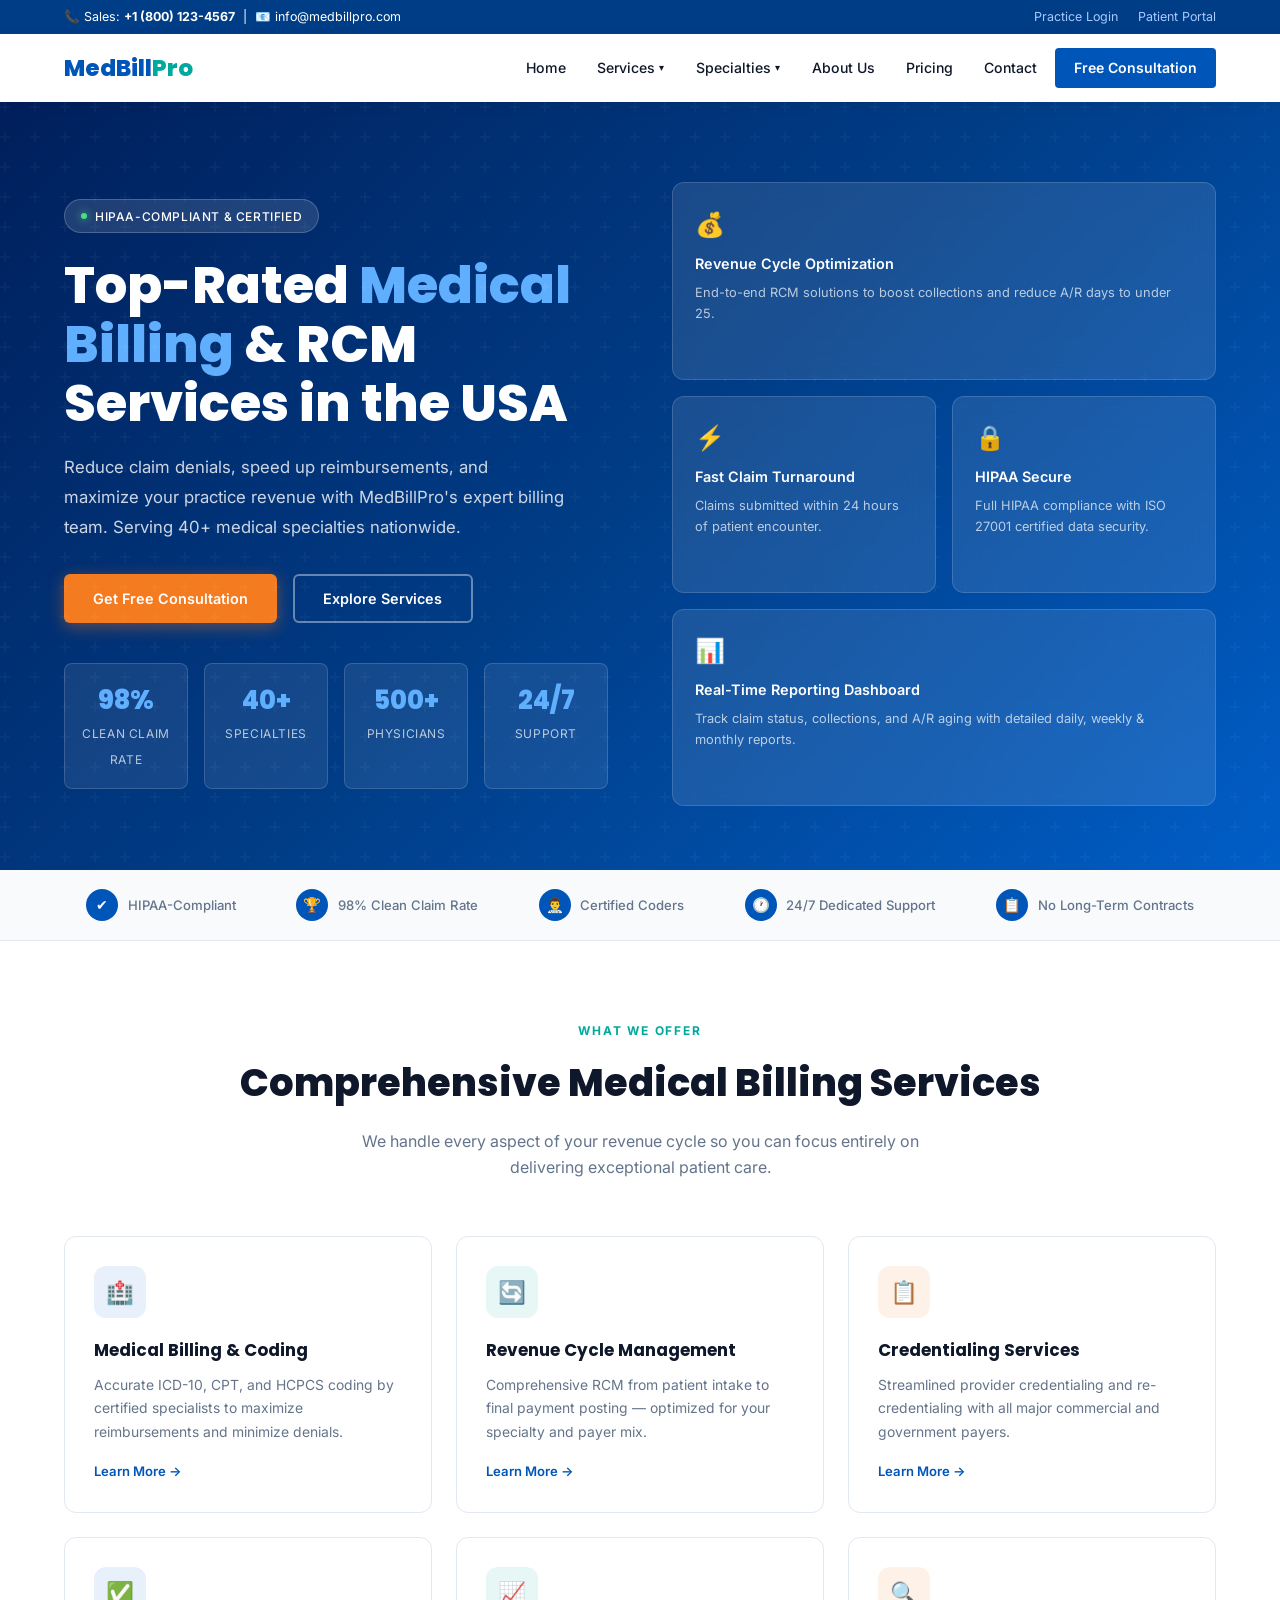
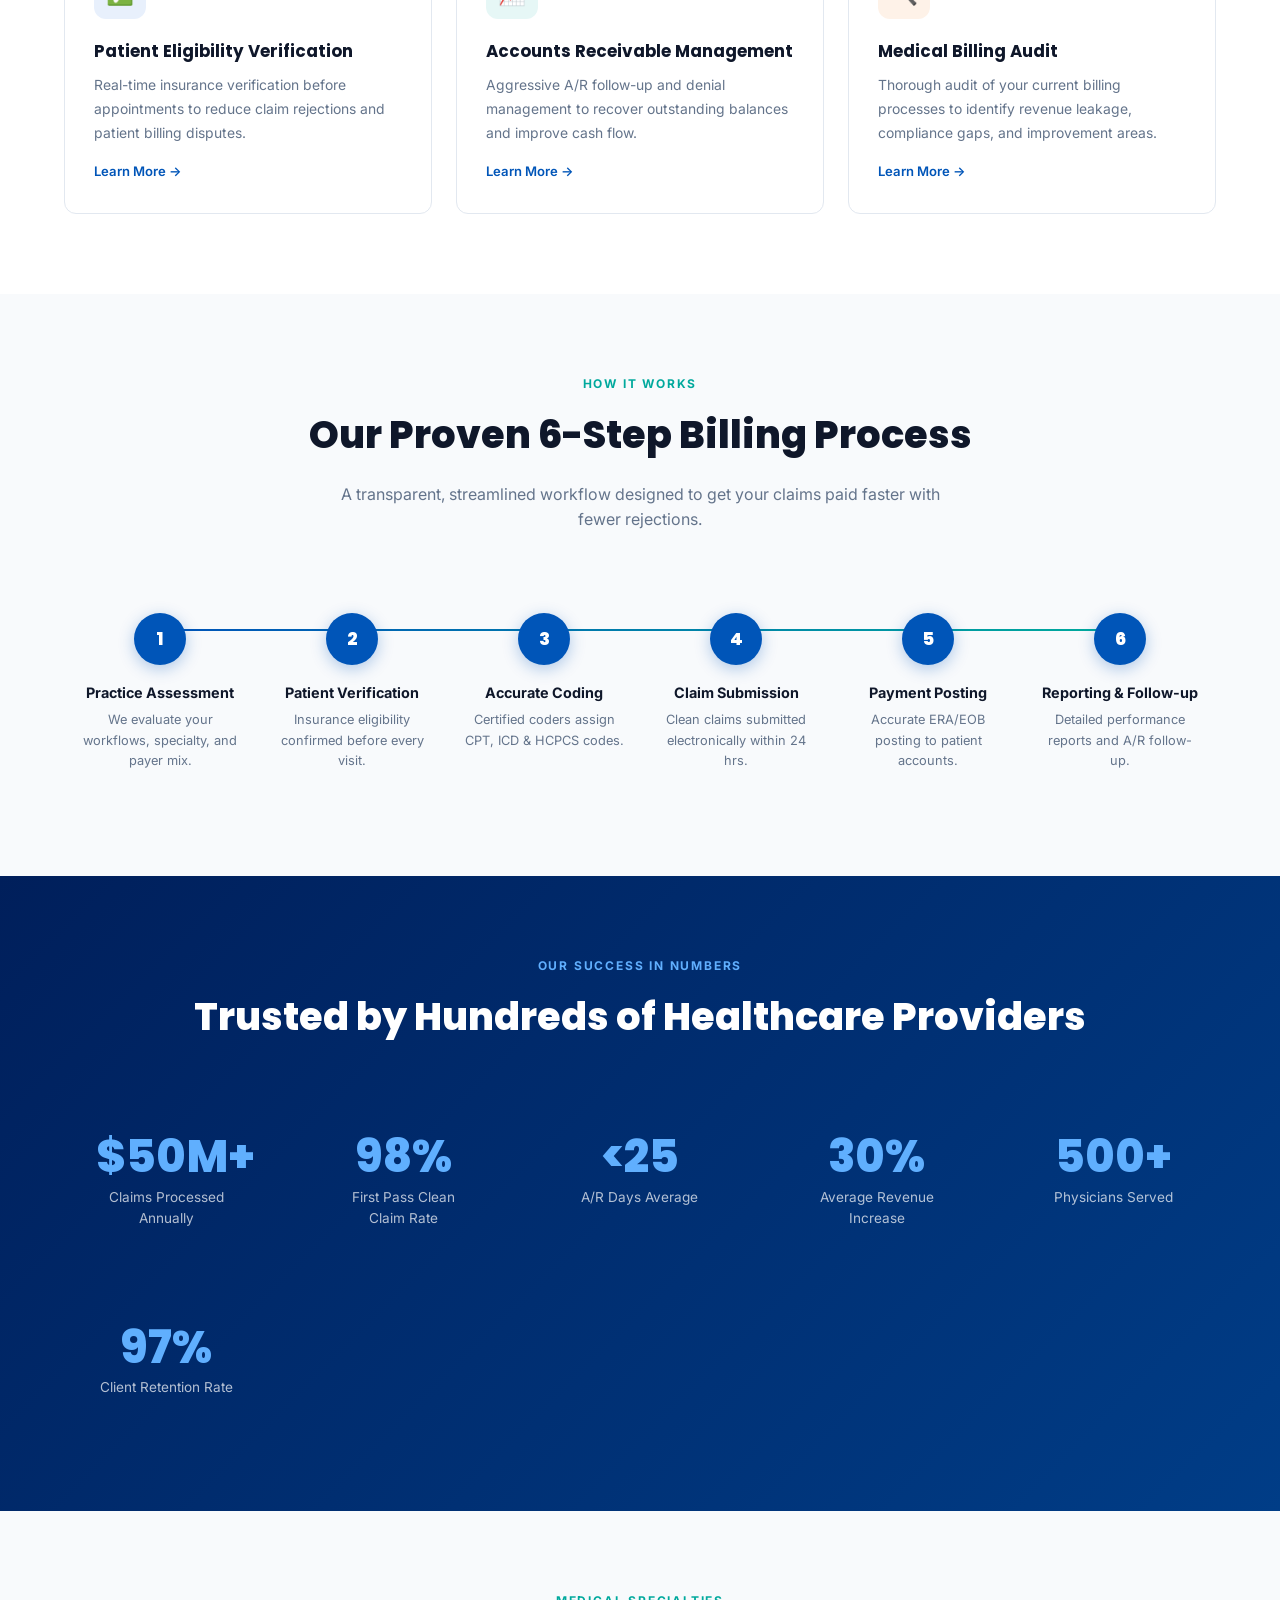
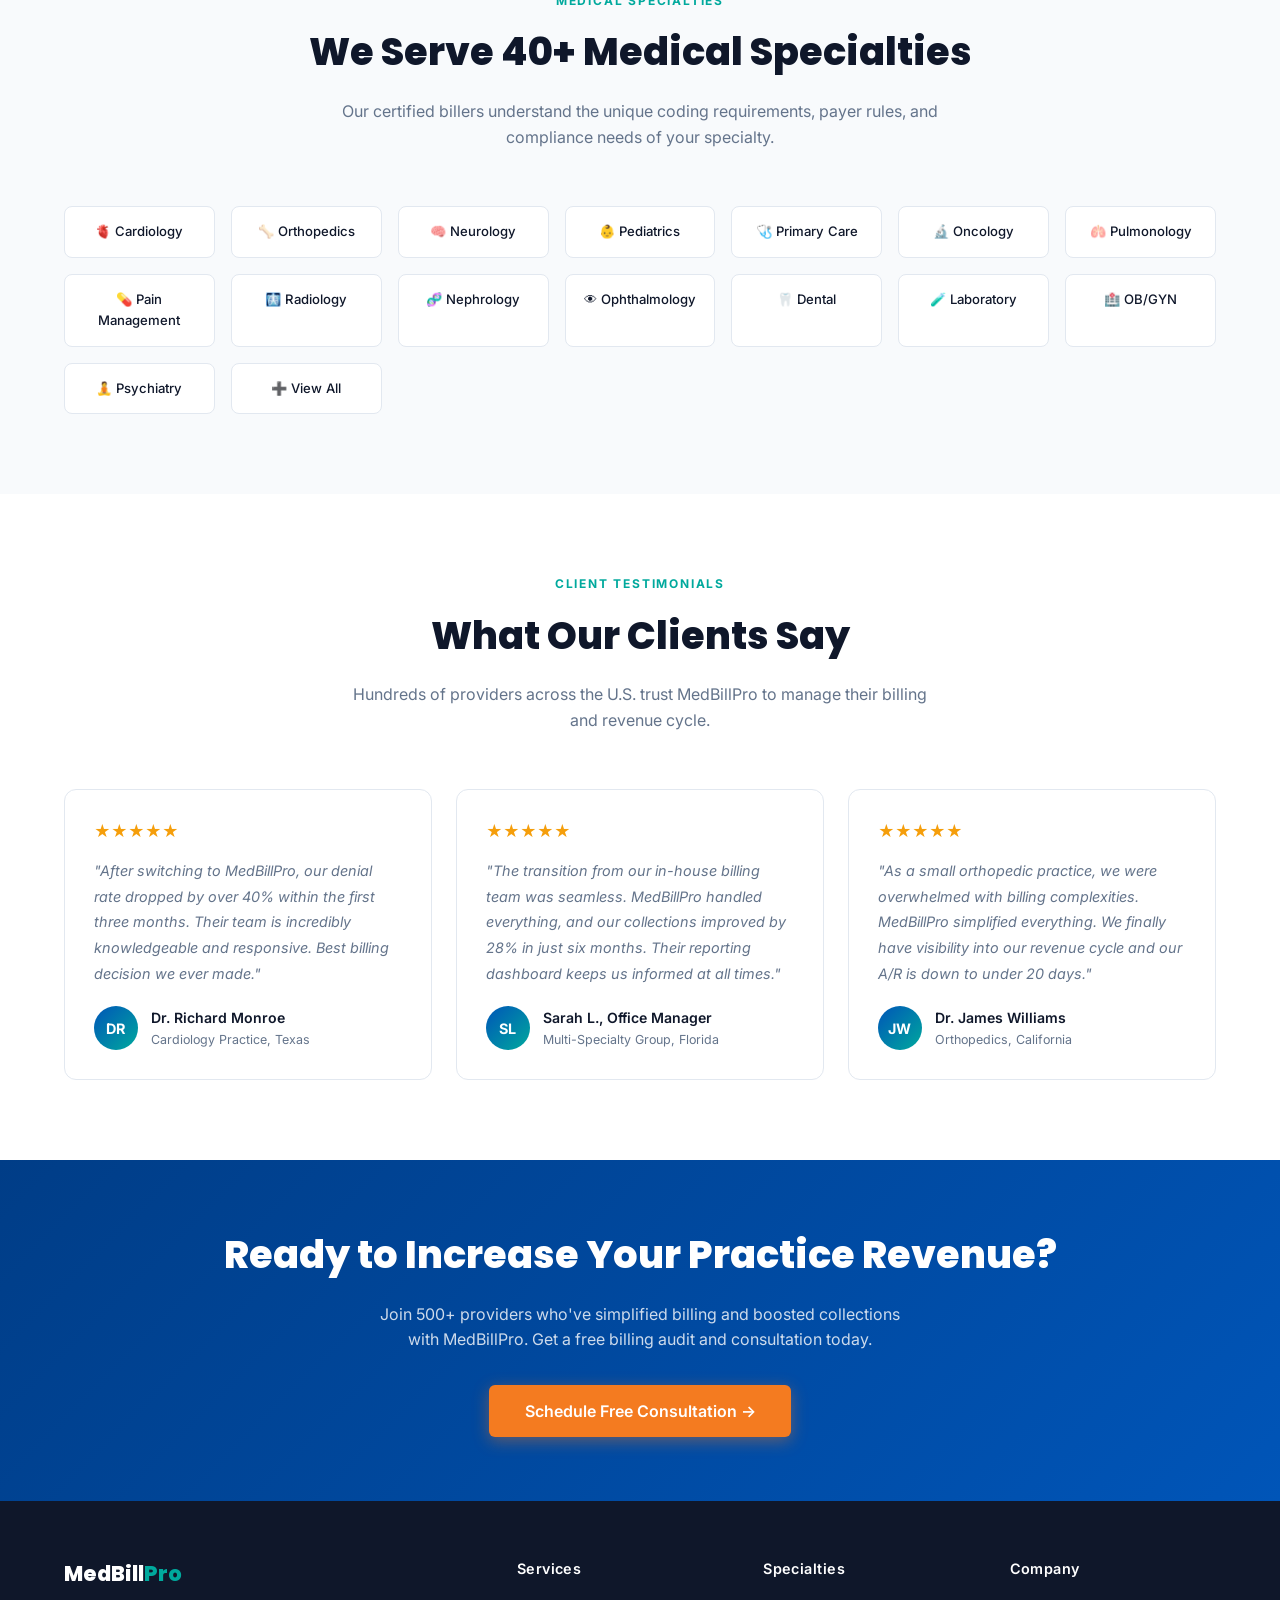
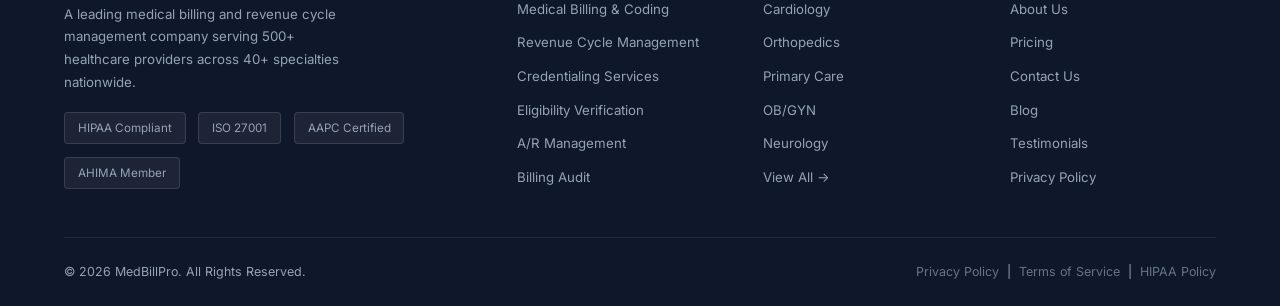
==== index.html @ 12f999fd "test" ====
<!DOCTYPE html>
<html lang="en">
<head>
<meta charset="UTF-8"/>
<meta name="viewport" content="width=device-width,initial-scale=1"/>
<title>MedBill Pro | Medical Billing & RCM Services</title>
<link href="https://fonts.googleapis.com/css2?family=Inter:wght@300;400;500;600;700;800&family=Poppins:wght@400;600;700;800&display=swap" rel="stylesheet"/>
<style>
*,*::before,*::after{box-sizing:border-box;margin:0;padding:0}
:root{
  --blue:#0055B8;--blue-dark:#003d87;--blue-light:#e8f0fc;
  --teal:#00A99D;--teal-light:#e6f7f6;
  --orange:#F47B20;--orange-light:#fef2e8;
  --gray:#64748b;--gray-light:#f8fafc;--gray-border:#e2e8f0;
  --dark:#0f172a;--white:#fff;
  --shadow:0 4px 24px rgba(0,85,184,.10);
  --shadow-lg:0 12px 48px rgba(0,85,184,.15);
}
html{scroll-behavior:smooth}
body{font-family:'Inter',sans-serif;color:var(--dark);background:#fff;font-size:16px;line-height:1.6}
a{text-decoration:none;color:inherit}
ul{list-style:none}
img{max-width:100%}

/* ─── TOPBAR ─── */
.topbar{background:var(--blue-dark);color:#fff;font-size:.78rem;padding:.45rem 0}
.topbar .tb-inner{max-width:1200px;margin:0 auto;padding:0 1.5rem;display:flex;justify-content:space-between;align-items:center;flex-wrap:wrap;gap:.5rem}
.topbar a{color:#a8c8ff;margin-left:1rem}
.topbar a:hover{color:#fff}

/* ─── NAVBAR ─── */
nav{background:#fff;box-shadow:0 2px 12px rgba(0,0,0,.08);position:sticky;top:0;z-index:999}
.nav-inner{max-width:1200px;margin:0 auto;padding:0 1.5rem;display:flex;align-items:center;justify-content:space-between;height:68px}
.logo{font-family:'Poppins',sans-serif;font-size:1.45rem;font-weight:800;color:var(--blue)}
.logo span{color:var(--teal)}
.nav-links{display:flex;align-items:center;gap:.25rem}
.nav-links>li{position:relative}
.nav-links>li>a{padding:.5rem .85rem;font-size:.88rem;font-weight:500;color:var(--dark);border-radius:4px;display:flex;align-items:center;gap:.3rem;transition:all .2s}
.nav-links>li>a:hover,.nav-links>li>a.active{color:var(--blue);background:var(--blue-light)}
.nav-links>li>a .arr{font-size:.65rem;transition:transform .2s}
.nav-links>li:hover>a .arr{transform:rotate(180deg)}
.dropdown{position:absolute;top:calc(100% + 4px);left:0;background:#fff;border:1px solid var(--gray-border);border-radius:8px;box-shadow:var(--shadow-lg);padding:.5rem;min-width:220px;opacity:0;visibility:hidden;transform:translateY(8px);transition:all .2s;z-index:100}
.nav-links>li:hover .dropdown{opacity:1;visibility:visible;transform:translateY(0)}
.dropdown a{display:block;padding:.55rem 1rem;font-size:.84rem;color:var(--gray);border-radius:4px;transition:all .15s}
.dropdown a:hover{background:var(--blue-light);color:var(--blue)}
.nav-cta{background:var(--blue);color:#fff!important;border-radius:6px;padding:.55rem 1.2rem!important;font-weight:600!important}
.nav-cta:hover{background:var(--blue-dark)!important;color:#fff!important}
.hamburger{display:none;flex-direction:column;gap:5px;cursor:pointer;padding:.5rem}
.hamburger span{display:block;width:24px;height:2px;background:var(--dark);transition:.3s}

/* ─── PAGES ─── */
.page{display:none}
.page.active{display:block}

/* ─── HERO ─── */
.hero{background:linear-gradient(135deg,#001f5b 0%,#003d87 50%,#005ec7 100%);color:#fff;padding:5rem 0 4rem;position:relative;overflow:hidden}
.hero::before{content:'';position:absolute;inset:0;background:url("data:image/svg+xml,%3Csvg width='60' height='60' viewBox='0 0 60 60' xmlns='http://www.w3.org/2000/svg'%3E%3Cg fill='none' fill-rule='evenodd'%3E%3Cg fill='%23ffffff' fill-opacity='0.03'%3E%3Cpath d='M36 34v-4h-2v4h-4v2h4v4h2v-4h4v-2h-4zm0-30V0h-2v4h-4v2h4v4h2V6h4V4h-4zM6 34v-4H4v4H0v2h4v4h2v-4h4v-2H6zM6 4V0H4v4H0v2h4v4h2V6h4V4H6z'/%3E%3C/g%3E%3C/g%3E%3C/svg%3E")}
.hero-inner{max-width:1200px;margin:0 auto;padding:0 1.5rem;display:grid;grid-template-columns:1fr 1fr;gap:4rem;align-items:center}
.hero-badge{display:inline-flex;align-items:center;gap:.5rem;background:rgba(255,255,255,.12);border:1px solid rgba(255,255,255,.2);border-radius:2rem;padding:.4rem 1rem;font-size:.75rem;font-weight:500;letter-spacing:.05em;text-transform:uppercase;margin-bottom:1.4rem}
.hero-badge-dot{width:6px;height:6px;border-radius:50%;background:#4ade80;box-shadow:0 0 8px #4ade80;animation:pulse 2s infinite}
@keyframes pulse{0%,100%{opacity:1}50%{opacity:.3}}
.hero h1{font-family:'Poppins',sans-serif;font-size:clamp(2.2rem,4.5vw,3.2rem);font-weight:800;line-height:1.15;margin-bottom:1.2rem}
.hero h1 em{font-style:normal;color:#60affe}
.hero p{font-size:1.05rem;color:rgba(255,255,255,.8);line-height:1.8;margin-bottom:2rem;max-width:500px}
.hero-btns{display:flex;gap:1rem;flex-wrap:wrap}
.btn{display:inline-flex;align-items:center;gap:.5rem;padding:.85rem 1.8rem;border-radius:6px;font-weight:600;font-size:.9rem;cursor:pointer;transition:all .25s;border:none;font-family:'Inter',sans-serif}
.btn-primary{background:var(--orange);color:#fff;box-shadow:0 4px 16px rgba(244,123,32,.4)}
.btn-primary:hover{background:#d96b10;transform:translateY(-2px);box-shadow:0 8px 24px rgba(244,123,32,.5)}
.btn-outline{background:transparent;color:#fff;border:2px solid rgba(255,255,255,.4)}
.btn-outline:hover{background:rgba(255,255,255,.1);border-color:#fff}
.btn-blue{background:var(--blue);color:#fff}
.btn-blue:hover{background:var(--blue-dark);transform:translateY(-2px)}
.hero-stats{display:grid;grid-template-columns:repeat(4,1fr);gap:1rem;margin-top:2.5rem}
.hero-stat{background:rgba(255,255,255,.08);border:1px solid rgba(255,255,255,.15);border-radius:8px;padding:1rem;text-align:center}
.hero-stat strong{display:block;font-family:'Poppins',sans-serif;font-size:1.6rem;font-weight:800;color:#60affe}
.hero-stat span{font-size:.75rem;color:rgba(255,255,255,.7);text-transform:uppercase;letter-spacing:.05em}
.hero-visual{display:flex;flex-direction:column;gap:1rem}
.hero-card{background:rgba(255,255,255,.1);backdrop-filter:blur(12px);border:1px solid rgba(255,255,255,.15);border-radius:12px;padding:1.4rem}
.hero-card h4{font-size:.9rem;font-weight:600;margin-bottom:.5rem;color:#fff}
.hero-card p{font-size:.8rem;color:rgba(255,255,255,.7);line-height:1.6}
.hc-icon{font-size:1.5rem;margin-bottom:.5rem}
.hero-card-row{display:grid;grid-template-columns:1fr 1fr;gap:1rem}

/* ─── TRUST BAR ─── */
.trust-bar{background:var(--gray-light);border-bottom:1px solid var(--gray-border);padding:1.2rem 0}
.trust-inner{max-width:1200px;margin:0 auto;padding:0 1.5rem;display:flex;align-items:center;justify-content:space-around;flex-wrap:wrap;gap:1rem}
.trust-item{display:flex;align-items:center;gap:.6rem;font-size:.82rem;font-weight:500;color:var(--gray)}
.trust-icon{width:32px;height:32px;background:var(--blue);border-radius:50%;display:flex;align-items:center;justify-content:center;color:#fff;font-size:.9rem;flex-shrink:0}

/* ─── SECTION STYLES ─── */
.section{padding:5rem 0}
.section-alt{background:var(--gray-light)}
.container{max-width:1200px;margin:0 auto;padding:0 1.5rem}
.section-head{text-align:center;margin-bottom:3.5rem}
.section-label{font-size:.75rem;font-weight:700;letter-spacing:.15em;text-transform:uppercase;color:var(--teal);margin-bottom:.7rem;display:block}
.section-head h2{font-family:'Poppins',sans-serif;font-size:clamp(1.8rem,3vw,2.5rem);font-weight:800;color:var(--dark);margin-bottom:1rem}
.section-head p{color:var(--gray);max-width:600px;margin:0 auto;font-size:1rem}

/* ─── SERVICES GRID ─── */
.services-grid{display:grid;grid-template-columns:repeat(auto-fill,minmax(280px,1fr));gap:1.5rem}
.service-card{background:#fff;border:1px solid var(--gray-border);border-radius:12px;padding:1.8rem;transition:all .3s;cursor:pointer;position:relative;overflow:hidden}
.service-card::before{content:'';position:absolute;top:0;left:0;right:0;height:3px;background:linear-gradient(90deg,var(--blue),var(--teal));transform:scaleX(0);transform-origin:left;transition:.3s}
.service-card:hover{transform:translateY(-4px);box-shadow:var(--shadow-lg);border-color:transparent}
.service-card:hover::before{transform:scaleX(1)}
.svc-icon{width:52px;height:52px;border-radius:12px;display:flex;align-items:center;justify-content:center;font-size:1.4rem;margin-bottom:1.2rem}
.svc-icon.blue{background:var(--blue-light);color:var(--blue)}
.svc-icon.teal{background:var(--teal-light);color:var(--teal)}
.svc-icon.orange{background:var(--orange-light);color:var(--orange)}
.service-card h3{font-family:'Poppins',sans-serif;font-size:1.05rem;font-weight:700;margin-bottom:.6rem;color:var(--dark)}
.service-card p{font-size:.87rem;color:var(--gray);line-height:1.7}
.service-card .learn-more{margin-top:1rem;font-size:.82rem;font-weight:600;color:var(--blue);display:inline-flex;align-items:center;gap:.3rem}

/* ─── PROCESS ─── */
.process-steps{display:grid;grid-template-columns:repeat(auto-fill,minmax(180px,1fr));gap:0;position:relative}
.process-steps::before{content:'';position:absolute;top:40px;left:10%;right:10%;height:2px;background:linear-gradient(90deg,var(--blue),var(--teal));z-index:0}
.process-step{text-align:center;padding:1.5rem 1rem;position:relative;z-index:1}
.step-num{width:52px;height:52px;border-radius:50%;background:var(--blue);color:#fff;font-family:'Poppins',sans-serif;font-size:1.1rem;font-weight:800;display:flex;align-items:center;justify-content:center;margin:0 auto 1rem;box-shadow:0 4px 16px rgba(0,85,184,.3)}
.process-step h4{font-size:.9rem;font-weight:700;margin-bottom:.4rem;color:var(--dark)}
.process-step p{font-size:.8rem;color:var(--gray)}

/* ─── STATS ─── */
.stats-grid{display:grid;grid-template-columns:repeat(auto-fill,minmax(200px,1fr));gap:2rem}
.stat-card{text-align:center;padding:2rem}
.stat-num{font-family:'Poppins',sans-serif;font-size:2.8rem;font-weight:800;color:var(--blue);display:block;line-height:1}
.stat-label{font-size:.85rem;color:var(--gray);margin-top:.4rem;display:block}

/* ─── SPECIALTIES ─── */
.specialties-grid{display:grid;grid-template-columns:repeat(auto-fill,minmax(140px,1fr));gap:1rem}
.specialty-pill{background:#fff;border:1px solid var(--gray-border);border-radius:8px;padding:.9rem 1rem;text-align:center;font-size:.82rem;font-weight:500;color:var(--dark);transition:all .2s;cursor:pointer}
.specialty-pill:hover{background:var(--blue);color:#fff;border-color:var(--blue);transform:translateY(-2px)}

/* ─── TESTIMONIALS ─── */
.testimonials-grid{display:grid;grid-template-columns:repeat(auto-fill,minmax(300px,1fr));gap:1.5rem}
.testi-card{background:#fff;border:1px solid var(--gray-border);border-radius:12px;padding:1.8rem}
.testi-stars{color:#f59e0b;font-size:1rem;margin-bottom:.8rem}
.testi-text{font-size:.9rem;color:var(--gray);line-height:1.8;margin-bottom:1.2rem;font-style:italic}
.testi-author{display:flex;align-items:center;gap:.8rem}
.testi-avatar{width:44px;height:44px;border-radius:50%;background:linear-gradient(135deg,var(--blue),var(--teal));display:flex;align-items:center;justify-content:center;color:#fff;font-weight:700;font-size:.9rem;flex-shrink:0}
.testi-name{font-weight:600;font-size:.88rem}
.testi-role{font-size:.78rem;color:var(--gray)}

/* ─── CTA BAND ─── */
.cta-band{background:linear-gradient(135deg,var(--blue-dark),var(--blue));color:#fff;padding:4rem 0;text-align:center}
.cta-band h2{font-family:'Poppins',sans-serif;font-size:clamp(1.8rem,3vw,2.5rem);font-weight:800;margin-bottom:1rem}
.cta-band p{color:rgba(255,255,255,.8);max-width:550px;margin:0 auto 2rem;font-size:1rem}
.cta-band .btn-primary{font-size:1rem;padding:1rem 2.2rem}

/* ─── ABOUT PAGE ─── */
.about-hero{background:linear-gradient(135deg,var(--blue-dark),var(--blue));color:#fff;padding:4rem 0;text-align:center}
.about-hero h1{font-family:'Poppins',sans-serif;font-size:clamp(2rem,4vw,3rem);font-weight:800;margin-bottom:1rem}
.about-hero p{color:rgba(255,255,255,.8);max-width:600px;margin:0 auto}
.about-grid{display:grid;grid-template-columns:1fr 1fr;gap:4rem;align-items:center}
.about-img-placeholder{background:linear-gradient(135deg,var(--blue-light),var(--teal-light));border-radius:16px;padding:3rem;text-align:center;min-height:360px;display:flex;flex-direction:column;align-items:center;justify-content:center;border:1px solid var(--gray-border)}
.about-img-placeholder .big-icon{font-size:5rem;margin-bottom:1.5rem}
.about-content h2{font-family:'Poppins',sans-serif;font-size:1.9rem;font-weight:800;color:var(--dark);margin-bottom:1rem}
.about-content p{color:var(--gray);line-height:1.8;margin-bottom:1rem;font-size:.95rem}
.values-grid{display:grid;grid-template-columns:1fr 1fr;gap:1rem;margin-top:2rem}
.value-card{background:#fff;border:1px solid var(--gray-border);border-radius:10px;padding:1.4rem}
.value-card h4{font-weight:700;margin-bottom:.4rem;font-size:.95rem;color:var(--dark)}
.value-card p{font-size:.82rem;color:var(--gray)}
.team-grid{display:grid;grid-template-columns:repeat(auto-fill,minmax(220px,1fr));gap:1.5rem}
.team-card{background:#fff;border:1px solid var(--gray-border);border-radius:12px;padding:1.8rem;text-align:center}
.team-avatar{width:80px;height:80px;border-radius:50%;background:linear-gradient(135deg,var(--blue),var(--teal));display:flex;align-items:center;justify-content:center;color:#fff;font-family:'Poppins',sans-serif;font-size:1.5rem;font-weight:700;margin:0 auto 1rem}
.team-card h4{font-weight:700;margin-bottom:.2rem}
.team-card span{font-size:.82rem;color:var(--gray)}
.why-grid{display:grid;grid-template-columns:repeat(auto-fill,minmax(240px,1fr));gap:1.5rem}
.why-card{background:#fff;border-left:4px solid var(--blue);border-radius:0 10px 10px 0;padding:1.4rem;box-shadow:0 2px 8px rgba(0,0,0,.05)}
.why-card h4{font-weight:700;margin-bottom:.5rem;color:var(--dark)}
.why-card p{font-size:.85rem;color:var(--gray)}

/* ─── CONTACT PAGE ─── */
.contact-hero{background:linear-gradient(135deg,var(--blue-dark),var(--blue));color:#fff;padding:4rem 0;text-align:center}
.contact-hero h1{font-family:'Poppins',sans-serif;font-size:clamp(2rem,4vw,3rem);font-weight:800;margin-bottom:1rem}
.contact-grid{display:grid;grid-template-columns:1fr 1.4fr;gap:3rem;align-items:start}
.contact-info-card{background:#fff;border:1px solid var(--gray-border);border-radius:12px;padding:2rem}
.contact-info-card h3{font-family:'Poppins',sans-serif;font-size:1.2rem;font-weight:700;margin-bottom:1.5rem;color:var(--dark)}
.cinfo-item{display:flex;gap:1rem;margin-bottom:1.5rem;align-items:flex-start}
.cinfo-icon{width:44px;height:44px;border-radius:10px;background:var(--blue-light);color:var(--blue);display:flex;align-items:center;justify-content:center;font-size:1.1rem;flex-shrink:0}
.cinfo-text strong{display:block;font-size:.88rem;font-weight:600;color:var(--dark);margin-bottom:.2rem}
.cinfo-text span{font-size:.83rem;color:var(--gray)}
.form-card{background:#fff;border:1px solid var(--gray-border);border-radius:12px;padding:2.5rem}
.form-card h3{font-family:'Poppins',sans-serif;font-size:1.3rem;font-weight:700;margin-bottom:.5rem}
.form-card>p{font-size:.87rem;color:var(--gray);margin-bottom:1.8rem}
.form-row{display:grid;grid-template-columns:1fr 1fr;gap:1rem}
.form-group{margin-bottom:1.2rem}
.form-group label{display:block;font-size:.84rem;font-weight:600;color:var(--dark);margin-bottom:.4rem}
.form-group input,.form-group select,.form-group textarea{width:100%;padding:.75rem 1rem;border:1px solid var(--gray-border);border-radius:6px;font-size:.9rem;font-family:'Inter',sans-serif;color:var(--dark);transition:border .2s;background:#fff}
.form-group input:focus,.form-group select:focus,.form-group textarea:focus{outline:none;border-color:var(--blue);box-shadow:0 0 0 3px rgba(0,85,184,.1)}
.form-group textarea{resize:vertical;min-height:110px}
.form-submit{width:100%;padding:1rem;background:var(--blue);color:#fff;border:none;border-radius:6px;font-size:1rem;font-weight:700;font-family:'Inter',sans-serif;cursor:pointer;transition:all .25s}
.form-submit:hover{background:var(--blue-dark);transform:translateY(-1px)}
.form-note{font-size:.76rem;color:var(--gray);text-align:center;margin-top:.8rem}
.success-msg{display:none;background:#e8f7f0;border:1px solid #86efac;border-radius:8px;padding:1.2rem;text-align:center;color:#166534;font-weight:600;margin-top:1rem}

/* ─── SERVICES PAGE ─── */
.services-hero{background:linear-gradient(135deg,var(--blue-dark),var(--blue));color:#fff;padding:4rem 0;text-align:center}
.services-hero h1{font-family:'Poppins',sans-serif;font-size:clamp(2rem,4vw,3rem);font-weight:800;margin-bottom:1rem}
.big-services{display:grid;grid-template-columns:1fr;gap:2rem}
.big-service{background:#fff;border:1px solid var(--gray-border);border-radius:12px;padding:2rem;display:grid;grid-template-columns:80px 1fr;gap:1.5rem;align-items:start;transition:.3s}
.big-service:hover{box-shadow:var(--shadow-lg);border-color:var(--blue)}
.bs-icon{width:70px;height:70px;border-radius:14px;background:var(--blue-light);color:var(--blue);display:flex;align-items:center;justify-content:center;font-size:2rem}
.big-service h3{font-family:'Poppins',sans-serif;font-size:1.2rem;font-weight:700;margin-bottom:.5rem}
.big-service p{color:var(--gray);font-size:.9rem;line-height:1.7;margin-bottom:.8rem}
.tag-list{display:flex;flex-wrap:wrap;gap:.5rem}
.tag{font-size:.72rem;background:var(--blue-light);color:var(--blue);padding:.25rem .7rem;border-radius:2rem;font-weight:500}

/* ─── PRICING PAGE ─── */
.pricing-hero{background:linear-gradient(135deg,var(--blue-dark),var(--blue));color:#fff;padding:4rem 0;text-align:center}
.pricing-hero h1{font-family:'Poppins',sans-serif;font-size:clamp(2rem,4vw,3rem);font-weight:800;margin-bottom:1rem}
.pricing-grid{display:grid;grid-template-columns:repeat(auto-fit,minmax(280px,1fr));gap:2rem}
.pricing-card{background:#fff;border:2px solid var(--gray-border);border-radius:16px;padding:2.5rem;text-align:center;transition:.3s;position:relative}
.pricing-card.popular{border-color:var(--blue);transform:scale(1.02)}
.popular-badge{position:absolute;top:-14px;left:50%;transform:translateX(-50%);background:var(--blue);color:#fff;font-size:.72rem;font-weight:700;padding:.3rem 1rem;border-radius:2rem;letter-spacing:.08em;text-transform:uppercase}
.pricing-card h3{font-family:'Poppins',sans-serif;font-size:1.2rem;font-weight:700;margin-bottom:.4rem}
.pricing-card .price{font-family:'Poppins',sans-serif;font-size:2.8rem;font-weight:800;color:var(--blue);margin:1.2rem 0 .4rem}
.pricing-card .price span{font-size:1rem;font-weight:400;color:var(--gray)}
.pricing-card .price-note{font-size:.82rem;color:var(--gray);margin-bottom:1.5rem}
.pricing-card ul{text-align:left;margin-bottom:2rem}
.pricing-card ul li{font-size:.87rem;padding:.5rem 0;border-bottom:1px solid var(--gray-border);display:flex;align-items:center;gap:.6rem;color:var(--gray)}
.pricing-card ul li::before{content:'✓';color:var(--teal);font-weight:700;flex-shrink:0}
.pricing-card .btn{width:100%;justify-content:center}

/* ─── FOOTER ─── */
footer{background:#0f172a;color:#94a3b8;padding:3.5rem 0 1.5rem}
.footer-grid{display:grid;grid-template-columns:2fr 1fr 1fr 1fr;gap:2.5rem;margin-bottom:2.5rem}
.footer-brand .logo{color:#fff;font-size:1.3rem;display:block;margin-bottom:.8rem}
.footer-brand p{font-size:.83rem;line-height:1.7;max-width:280px}
.footer-col h4{color:#fff;font-size:.9rem;font-weight:600;margin-bottom:1rem;letter-spacing:.03em}
.footer-col li{margin-bottom:.5rem}
.footer-col a{font-size:.83rem;color:#94a3b8;transition:color .2s}
.footer-col a:hover{color:#60affe}
.footer-bottom{border-top:1px solid rgba(255,255,255,.08);padding-top:1.5rem;display:flex;justify-content:space-between;align-items:center;flex-wrap:wrap;gap:.8rem;font-size:.78rem}
.footer-bottom a{color:#64748b}
.footer-bottom a:hover{color:#60affe}
.footer-badges{display:flex;gap:.8rem;flex-wrap:wrap;margin-top:1.2rem}
.fbadge{background:rgba(255,255,255,.06);border:1px solid rgba(255,255,255,.12);border-radius:4px;padding:.35rem .8rem;font-size:.73rem;color:#94a3b8}

/* ─── RESPONSIVE ─── */
@media(max-width:900px){
  .hero-inner{grid-template-columns:1fr}
  .hero-visual{display:none}
  .about-grid{grid-template-columns:1fr}
  .contact-grid{grid-template-columns:1fr}
  .footer-grid{grid-template-columns:1fr 1fr}
  .form-row{grid-template-columns:1fr}
  .big-service{grid-template-columns:1fr}
}
@media(max-width:680px){
  .nav-links{display:none}
  .nav-links.open{display:flex;flex-direction:column;position:absolute;top:68px;left:0;right:0;background:#fff;box-shadow:var(--shadow);padding:1rem}
  .hamburger{display:flex}
  .hero-stats{grid-template-columns:1fr 1fr}
  .trust-inner{flex-direction:column;text-align:center}
  .footer-grid{grid-template-columns:1fr}
  .footer-bottom{flex-direction:column;text-align:center}
  .values-grid{grid-template-columns:1fr}
}
</style>
</head>
<body>

<!-- TOPBAR -->
<div class="topbar">
  <div class="tb-inner">
    <span>📞 Sales: <strong>+1 (800) 123-4567</strong> &nbsp;|&nbsp; 📧 info@medbillpro.com</span>
    <span>
      <a href="#" onclick="showPage('portal')">Practice Login</a>
      <a href="#" onclick="showPage('portal')">Patient Portal</a>
    </span>
  </div>
</div>

<!-- NAVBAR -->
<nav id="navbar">
  <div class="nav-inner">
    <div class="logo" onclick="showPage('home')" style="cursor:pointer">MedBill<span>Pro</span></div>
    <ul class="nav-links" id="navLinks">
      <li><a href="#" onclick="showPage('home')">Home</a></li>
      <li>
        <a href="#">Services <span class="arr">▾</span></a>
        <ul class="dropdown">
          <li><a href="#" onclick="showPage('services')">Medical Billing & Coding</a></li>
          <li><a href="#" onclick="showPage('services')">Revenue Cycle Management</a></li>
          <li><a href="#" onclick="showPage('services')">Credentialing Services</a></li>
          <li><a href="#" onclick="showPage('services')">Patient Eligibility Verification</a></li>
          <li><a href="#" onclick="showPage('services')">AR Management</a></li>
          <li><a href="#" onclick="showPage('services')">Medical Coding Audit</a></li>
        </ul>
      </li>
      <li>
        <a href="#">Specialties <span class="arr">▾</span></a>
        <ul class="dropdown">
          <li><a href="#" onclick="showPage('specialties')">Cardiology</a></li>
          <li><a href="#" onclick="showPage('specialties')">Orthopedics</a></li>
          <li><a href="#" onclick="showPage('specialties')">Primary Care</a></li>
          <li><a href="#" onclick="showPage('specialties')">OB/GYN</a></li>
          <li><a href="#" onclick="showPage('specialties')">Neurology</a></li>
          <li><a href="#" onclick="showPage('specialties')">View All Specialties →</a></li>
        </ul>
      </li>
      <li><a href="#" onclick="showPage('about')">About Us</a></li>
      <li><a href="#" onclick="showPage('pricing')">Pricing</a></li>
      <li><a href="#" onclick="showPage('contact')">Contact</a></li>
      <li><a href="#" class="btn nav-cta" onclick="showPage('contact')">Free Consultation</a></li>
    </ul>
    <div class="hamburger" onclick="toggleMenu()">
      <span></span><span></span><span></span>
    </div>
  </div>
</nav>

<!-- ═══════════════════ HOME PAGE ═══════════════════ -->
<div id="page-home" class="page active">

  <!-- HERO -->
  <section class="hero">
    <div class="hero-inner">
      <div class="hero-text">
        <div class="hero-badge"><span class="hero-badge-dot"></span> HIPAA-Compliant & Certified</div>
        <h1>Top-Rated <em>Medical Billing</em> & RCM Services in the USA</h1>
        <p>Reduce claim denials, speed up reimbursements, and maximize your practice revenue with MedBillPro's expert billing team. Serving 40+ medical specialties nationwide.</p>
        <div class="hero-btns">
          <button class="btn btn-primary" onclick="showPage('contact')">Get Free Consultation</button>
          <button class="btn btn-outline" onclick="showPage('services')">Explore Services</button>
        </div>
        <div class="hero-stats">
          <div class="hero-stat"><strong>98%</strong><span>Clean Claim Rate</span></div>
          <div class="hero-stat"><strong>40+</strong><span>Specialties</span></div>
          <div class="hero-stat"><strong>500+</strong><span>Physicians</span></div>
          <div class="hero-stat"><strong>24/7</strong><span>Support</span></div>
        </div>
      </div>
      <div class="hero-visual">
        <div class="hero-card">
          <div class="hc-icon">💰</div>
          <h4>Revenue Cycle Optimization</h4>
          <p>End-to-end RCM solutions to boost collections and reduce A/R days to under 25.</p>
        </div>
        <div class="hero-card-row">
          <div class="hero-card">
            <div class="hc-icon">⚡</div>
            <h4>Fast Claim Turnaround</h4>
            <p>Claims submitted within 24 hours of patient encounter.</p>
          </div>
          <div class="hero-card">
            <div class="hc-icon">🔒</div>
            <h4>HIPAA Secure</h4>
            <p>Full HIPAA compliance with ISO 27001 certified data security.</p>
          </div>
        </div>
        <div class="hero-card">
          <div class="hc-icon">📊</div>
          <h4>Real-Time Reporting Dashboard</h4>
          <p>Track claim status, collections, and A/R aging with detailed daily, weekly & monthly reports.</p>
        </div>
      </div>
    </div>
  </section>

  <!-- TRUST BAR -->
  <div class="trust-bar">
    <div class="trust-inner">
      <div class="trust-item"><div class="trust-icon">✔</div> HIPAA-Compliant</div>
      <div class="trust-item"><div class="trust-icon">🏆</div> 98% Clean Claim Rate</div>
      <div class="trust-item"><div class="trust-icon">👨‍⚕️</div> Certified Coders</div>
      <div class="trust-item"><div class="trust-icon">🕐</div> 24/7 Dedicated Support</div>
      <div class="trust-item"><div class="trust-icon">📋</div> No Long-Term Contracts</div>
    </div>
  </div>

  <!-- SERVICES -->
  <section class="section">
    <div class="container">
      <div class="section-head">
        <span class="section-label">What We Offer</span>
        <h2>Comprehensive Medical Billing Services</h2>
        <p>We handle every aspect of your revenue cycle so you can focus entirely on delivering exceptional patient care.</p>
      </div>
      <div class="services-grid">
        <div class="service-card" onclick="showPage('services')">
          <div class="svc-icon blue">🏥</div>
          <h3>Medical Billing & Coding</h3>
          <p>Accurate ICD-10, CPT, and HCPCS coding by certified specialists to maximize reimbursements and minimize denials.</p>
          <span class="learn-more">Learn More →</span>
        </div>
        <div class="service-card" onclick="showPage('services')">
          <div class="svc-icon teal">🔄</div>
          <h3>Revenue Cycle Management</h3>
          <p>Comprehensive RCM from patient intake to final payment posting — optimized for your specialty and payer mix.</p>
          <span class="learn-more">Learn More →</span>
        </div>
        <div class="service-card" onclick="showPage('services')">
          <div class="svc-icon orange">📋</div>
          <h3>Credentialing Services</h3>
          <p>Streamlined provider credentialing and re-credentialing with all major commercial and government payers.</p>
          <span class="learn-more">Learn More →</span>
        </div>
        <div class="service-card" onclick="showPage('services')">
          <div class="svc-icon blue">✅</div>
          <h3>Patient Eligibility Verification</h3>
          <p>Real-time insurance verification before appointments to reduce claim rejections and patient billing disputes.</p>
          <span class="learn-more">Learn More →</span>
        </div>
        <div class="service-card" onclick="showPage('services')">
          <div class="svc-icon teal">📈</div>
          <h3>Accounts Receivable Management</h3>
          <p>Aggressive A/R follow-up and denial management to recover outstanding balances and improve cash flow.</p>
          <span class="learn-more">Learn More →</span>
        </div>
        <div class="service-card" onclick="showPage('services')">
          <div class="svc-icon orange">🔍</div>
          <h3>Medical Billing Audit</h3>
          <p>Thorough audit of your current billing processes to identify revenue leakage, compliance gaps, and improvement areas.</p>
          <span class="learn-more">Learn More →</span>
        </div>
      </div>
    </div>
  </section>

  <!-- PROCESS -->
  <section class="section section-alt">
    <div class="container">
      <div class="section-head">
        <span class="section-label">How It Works</span>
        <h2>Our Proven 6-Step Billing Process</h2>
        <p>A transparent, streamlined workflow designed to get your claims paid faster with fewer rejections.</p>
      </div>
      <div class="process-steps">
        <div class="process-step"><div class="step-num">1</div><h4>Practice Assessment</h4><p>We evaluate your workflows, specialty, and payer mix.</p></div>
        <div class="process-step"><div class="step-num">2</div><h4>Patient Verification</h4><p>Insurance eligibility confirmed before every visit.</p></div>
        <div class="process-step"><div class="step-num">3</div><h4>Accurate Coding</h4><p>Certified coders assign CPT, ICD & HCPCS codes.</p></div>
        <div class="process-step"><div class="step-num">4</div><h4>Claim Submission</h4><p>Clean claims submitted electronically within 24 hrs.</p></div>
        <div class="process-step"><div class="step-num">5</div><h4>Payment Posting</h4><p>Accurate ERA/EOB posting to patient accounts.</p></div>
        <div class="process-step"><div class="step-num">6</div><h4>Reporting & Follow-up</h4><p>Detailed performance reports and A/R follow-up.</p></div>
      </div>
    </div>
  </section>

  <!-- STATS -->
  <section class="section" style="background:linear-gradient(135deg,#001f5b,#003d87);color:#fff">
    <div class="container">
      <div class="section-head">
        <span class="section-label" style="color:#60affe">Our Success in Numbers</span>
        <h2 style="color:#fff">Trusted by Hundreds of Healthcare Providers</h2>
      </div>
      <div class="stats-grid">
        <div class="stat-card"><span class="stat-num" style="color:#60affe">$50M+</span><span class="stat-label" style="color:rgba(255,255,255,.7)">Claims Processed Annually</span></div>
        <div class="stat-card"><span class="stat-num" style="color:#60affe">98%</span><span class="stat-label" style="color:rgba(255,255,255,.7)">First Pass Clean Claim Rate</span></div>
        <div class="stat-card"><span class="stat-num" style="color:#60affe">&lt;25</span><span class="stat-label" style="color:rgba(255,255,255,.7)">A/R Days Average</span></div>
        <div class="stat-card"><span class="stat-num" style="color:#60affe">30%</span><span class="stat-label" style="color:rgba(255,255,255,.7)">Average Revenue Increase</span></div>
        <div class="stat-card"><span class="stat-num" style="color:#60affe">500+</span><span class="stat-label" style="color:rgba(255,255,255,.7)">Physicians Served</span></div>
        <div class="stat-card"><span class="stat-num" style="color:#60affe">97%</span><span class="stat-label" style="color:rgba(255,255,255,.7)">Client Retention Rate</span></div>
      </div>
    </div>
  </section>

  <!-- SPECIALTIES -->
  <section class="section section-alt">
    <div class="container">
      <div class="section-head">
        <span class="section-label">Medical Specialties</span>
        <h2>We Serve 40+ Medical Specialties</h2>
        <p>Our certified billers understand the unique coding requirements, payer rules, and compliance needs of your specialty.</p>
      </div>
      <div class="specialties-grid">
        <div class="specialty-pill" onclick="showPage('specialties')">🫀 Cardiology</div>
        <div class="specialty-pill" onclick="showPage('specialties')">🦴 Orthopedics</div>
        <div class="specialty-pill" onclick="showPage('specialties')">🧠 Neurology</div>
        <div class="specialty-pill" onclick="showPage('specialties')">👶 Pediatrics</div>
        <div class="specialty-pill" onclick="showPage('specialties')">🩺 Primary Care</div>
        <div class="specialty-pill" onclick="showPage('specialties')">🔬 Oncology</div>
        <div class="specialty-pill" onclick="showPage('specialties')">🫁 Pulmonology</div>
        <div class="specialty-pill" onclick="showPage('specialties')">💊 Pain Management</div>
        <div class="specialty-pill" onclick="showPage('specialties')">🩻 Radiology</div>
        <div class="specialty-pill" onclick="showPage('specialties')">🧬 Nephrology</div>
        <div class="specialty-pill" onclick="showPage('specialties')">👁 Ophthalmology</div>
        <div class="specialty-pill" onclick="showPage('specialties')">🦷 Dental</div>
        <div class="specialty-pill" onclick="showPage('specialties')">🧪 Laboratory</div>
        <div class="specialty-pill" onclick="showPage('specialties')">🏥 OB/GYN</div>
        <div class="specialty-pill" onclick="showPage('specialties')">🧘 Psychiatry</div>
        <div class="specialty-pill" onclick="showPage('specialties')">➕ View All</div>
      </div>
    </div>
  </section>

  <!-- TESTIMONIALS -->
  <section class="section">
    <div class="container">
      <div class="section-head">
        <span class="section-label">Client Testimonials</span>
        <h2>What Our Clients Say</h2>
        <p>Hundreds of providers across the U.S. trust MedBillPro to manage their billing and revenue cycle.</p>
      </div>
      <div class="testimonials-grid">
        <div class="testi-card">
          <div class="testi-stars">★★★★★</div>
          <p class="testi-text">"After switching to MedBillPro, our denial rate dropped by over 40% within the first three months. Their team is incredibly knowledgeable and responsive. Best billing decision we ever made."</p>
          <div class="testi-author"><div class="testi-avatar">DR</div><div><div class="testi-name">Dr. Richard Monroe</div><div class="testi-role">Cardiology Practice, Texas</div></div></div>
        </div>
        <div class="testi-card">
          <div class="testi-stars">★★★★★</div>
          <p class="testi-text">"The transition from our in-house billing team was seamless. MedBillPro handled everything, and our collections improved by 28% in just six months. Their reporting dashboard keeps us informed at all times."</p>
          <div class="testi-author"><div class="testi-avatar">SL</div><div><div class="testi-name">Sarah L., Office Manager</div><div class="testi-role">Multi-Specialty Group, Florida</div></div></div>
        </div>
        <div class="testi-card">
          <div class="testi-stars">★★★★★</div>
          <p class="testi-text">"As a small orthopedic practice, we were overwhelmed with billing complexities. MedBillPro simplified everything. We finally have visibility into our revenue cycle and our A/R is down to under 20 days."</p>
          <div class="testi-author"><div class="testi-avatar">JW</div><div><div class="testi-name">Dr. James Williams</div><div class="testi-role">Orthopedics, California</div></div></div>
        </div>
      </div>
    </div>
  </section>

  <!-- CTA BAND -->
  <div class="cta-band">
    <div class="container">
      <h2>Ready to Increase Your Practice Revenue?</h2>
      <p>Join 500+ providers who've simplified billing and boosted collections with MedBillPro. Get a free billing audit and consultation today.</p>
      <button class="btn btn-primary" onclick="showPage('contact')">Schedule Free Consultation →</button>
    </div>
  </div>

</div><!-- end home -->

<!-- ═══════════════════ SERVICES PAGE ═══════════════════ -->
<div id="page-services" class="page">
  <div class="services-hero">
    <div class="container">
      <h1>Our Medical Billing Services</h1>
      <p>End-to-end revenue cycle solutions tailored to your specialty, practice size, and payer requirements.</p>
    </div>
  </div>
  <section class="section">
    <div class="container">
      <div class="big-services">
        <div class="big-service">
          <div class="bs-icon">🏥</div>
          <div>
            <h3>Medical Billing & Coding Services</h3>
            <p>Our certified billers and coders deliver accurate ICD-10, CPT, and HCPCS coding to reduce denials and maximize reimbursements. We stay updated with the latest CMS guidelines, LCD policies, and payer-specific rules to ensure clean claim submission every time.</p>
            <div class="tag-list"><span class="tag">ICD-10 Coding</span><span class="tag">CPT Coding</span><span class="tag">HCPCS</span><span class="tag">Modifier Review</span><span class="tag">Claim Scrubbing</span></div>
          </div>
        </div>
        <div class="big-service">
          <div class="bs-icon">🔄</div>
          <div>
            <h3>Revenue Cycle Management (RCM)</h3>
            <p>We manage the complete revenue cycle from patient registration to final payment — eligibility checks, prior authorizations, charge capture, claim submission, payment posting, and denial resolution. Our RCM solutions reduce A/R days and improve cash flow.</p>
            <div class="tag-list"><span class="tag">Patient Registration</span><span class="tag">Prior Authorization</span><span class="tag">Charge Capture</span><span class="tag">Denial Management</span><span class="tag">Payment Posting</span></div>
          </div>
        </div>
        <div class="big-service">
          <div class="bs-icon">📋</div>
          <div>
            <h3>Provider Credentialing Services</h3>
            <p>Get your providers enrolled with insurance networks quickly and accurately. We handle CAQH profiles, payer applications, re-credentialing, and hospital privileging — reducing delays so you start getting paid faster.</p>
            <div class="tag-list"><span class="tag">CAQH Management</span><span class="tag">Payer Enrollment</span><span class="tag">Re-Credentialing</span><span class="tag">Hospital Privileges</span></div>
          </div>
        </div>
        <div class="big-service">
          <div class="bs-icon">✅</div>
          <div>
            <h3>Patient Eligibility Verification</h3>
            <p>We verify patient insurance eligibility and benefits in real time before every appointment, eliminating claim rejections due to coverage issues and reducing patient billing disputes at the front desk.</p>
            <div class="tag-list"><span class="tag">Real-Time Verification</span><span class="tag">Benefits Check</span><span class="tag">Co-pay Identification</span><span class="tag">Deductible Tracking</span></div>
          </div>
        </div>
        <div class="big-service">
          <div class="bs-icon">📈</div>
          <div>
            <h3>Accounts Receivable (A/R) Management</h3>
            <p>Our dedicated A/R team follows up aggressively on unpaid claims, appeals denied claims with clinical documentation, and resolves complex payer disputes to recover every dollar owed to your practice.</p>
            <div class="tag-list"><span class="tag">Denial Appeals</span><span class="tag">Payer Follow-Up</span><span class="tag">Aged A/R Recovery</span><span class="tag">Appeals Letters</span></div>
          </div>
        </div>
        <div class="big-service">
          <div class="bs-icon">🔍</div>
          <div>
            <h3>Medical Billing Audit Services</h3>
            <p>We perform comprehensive billing audits to identify under-coding, over-coding, compliance gaps, and revenue leakage. Receive a detailed action plan to improve accuracy, compliance, and overall collections.</p>
            <div class="tag-list"><span class="tag">Compliance Review</span><span class="tag">Revenue Leakage Analysis</span><span class="tag">Coding Accuracy</span><span class="tag">Payer Contract Review</span></div>
          </div>
        </div>
      </div>
    </div>
  </section>
  <div class="cta-band">
    <div class="container">
      <h2>Not Sure Which Service You Need?</h2>
      <p>Schedule a free consultation with our RCM experts. We'll assess your practice and recommend the right solution.</p>
      <button class="btn btn-primary" onclick="showPage('contact')">Get Free Assessment →</button>
    </div>
  </div>
</div>

<!-- ═══════════════════ SPECIALTIES PAGE ═══════════════════ -->
<div id="page-specialties" class="page">
  <div class="services-hero">
    <div class="container">
      <h1>Medical Billing Specialties</h1>
      <p>Specialty-specific billing expertise across 40+ medical and surgical disciplines — because one-size billing never fits all.</p>
    </div>
  </div>
  <section class="section">
    <div class="container">
      <div class="section-head">
        <span class="section-label">Our Expertise</span>
        <h2>We Know Your Specialty's Billing Inside Out</h2>
        <p>Each specialty comes with its own payer rules, coding nuances, and documentation requirements. Our certified billers are trained specifically in your field.</p>
      </div>
      <div class="services-grid">
        <div class="service-card"><div class="svc-icon blue">🫀</div><h3>Cardiology Billing</h3><p>Expert handling of cardiovascular procedure codes, echocardiography, catheterization, and EKG billing with payer-specific rules.</p></div>
        <div class="service-card"><div class="svc-icon teal">🦴</div><h3>Orthopedics Billing</h3><p>Accurate coding for joint replacement, fracture care, sports medicine, and arthroscopic procedures with modifier expertise.</p></div>
        <div class="service-card"><div class="svc-icon orange">🧠</div><h3>Neurology Billing</h3><p>Specialized billing for EEG, EMG/NCS studies, sleep medicine, and complex neurological evaluation and management services.</p></div>
        <div class="service-card"><div class="svc-icon blue">👶</div><h3>Pediatrics Billing</h3><p>Comprehensive pediatric billing including well-child visits, vaccines, developmental screenings, and newborn care.</p></div>
        <div class="service-card"><div class="svc-icon teal">🩺</div><h3>Primary Care Billing</h3><p>E&M coding optimization, chronic care management, annual wellness visits, and preventive care billing.</p></div>
        <div class="service-card"><div class="svc-icon orange">🔬</div><h3>Oncology Billing</h3><p>Complex chemotherapy administration billing, drug coding, clinical trial billing, and oncology-specific payer rules.</p></div>
        <div class="service-card"><div class="svc-icon blue">💊</div><h3>Pain Management Billing</h3><p>Interventional pain procedures, nerve blocks, spinal injections, and fluoroscopy guidance billing with proper modifiers.</p></div>
        <div class="service-card"><div class="svc-icon teal">🏥</div><h3>OB/GYN Billing</h3><p>Global obstetric packages, gynecological procedures, ultrasound billing, and maternity care coding.</p></div>
        <div class="service-card"><div class="svc-icon orange">🩻</div><h3>Radiology Billing</h3><p>Technical and professional component billing, teleradiology, CT/MRI, interventional radiology, and nuclear medicine.</p></div>
        <div class="service-card"><div class="svc-icon blue">🧬</div><h3>Nephrology Billing</h3><p>Dialysis billing, ESRD monthly capitation, kidney care management, and transplant follow-up billing.</p></div>
        <div class="service-card"><div class="svc-icon teal">🧘</div><h3>Psychiatry & Behavioral Health</h3><p>Psychotherapy, E&M with psychotherapy add-on, substance use disorder, and telehealth mental health billing.</p></div>
        <div class="service-card"><div class="svc-icon orange">🦷</div><h3>Dental Billing</h3><p>Dental procedure coding, medical-dental cross coding, implant billing, and insurance claim management.</p></div>
      </div>
    </div>
  </section>
  <div class="cta-band">
    <div class="container">
      <h2>Don't See Your Specialty?</h2>
      <p>We serve 40+ specialties. Contact us to discuss your specialty-specific billing needs with our experts.</p>
      <button class="btn btn-primary" onclick="showPage('contact')">Talk to a Billing Expert →</button>
    </div>
  </div>
</div>

<!-- ═══════════════════ ABOUT PAGE ═══════════════════ -->
<div id="page-about" class="page">
  <div class="about-hero">
    <div class="container">
      <h1>About MedBillPro</h1>
      <p>A dedicated medical billing company committed to helping healthcare providers achieve financial excellence through expert revenue cycle management.</p>
    </div>
  </div>

  <!-- WHO WE ARE -->
  <section class="section">
    <div class="container">
      <div class="about-grid">
        <div class="about-img-placeholder">
          <div class="big-icon">🏥</div>
          <h3 style="color:var(--blue);font-family:Poppins,sans-serif;font-weight:800">MedBillPro</h3>
          <p style="color:var(--gray);font-size:.9rem;margin-top:.5rem">Your Revenue Cycle Partner</p>
          <div style="display:flex;gap:.5rem;margin-top:1.5rem;flex-wrap:wrap;justify-content:center">
            <div class="fbadge" style="background:var(--blue);color:#fff;border:none">HIPAA Certified</div>
            <div class="fbadge" style="background:var(--teal);color:#fff;border:none">ISO 27001</div>
            <div class="fbadge" style="background:var(--orange);color:#fff;border:none">AAPC Certified</div>
          </div>
        </div>
        <div class="about-content">
          <span class="section-label">Who We Are</span>
          <h2>A Trusted Medical Billing Partner Since 2008</h2>
          <p>MedBillPro was founded with a single mission: to empower healthcare providers to focus on patient care while we handle the complexities of medical billing and revenue cycle management.</p>
          <p>Over the past 15+ years, we have grown into a full-service revenue cycle company serving 500+ physicians and group practices across 40+ medical specialties nationwide. Our team of 200+ certified billers, coders, and RCM specialists bring deep specialty knowledge and a results-driven approach to every client engagement.</p>
          <p>We work as an extension of your practice — transparent, accountable, and fully invested in your financial success. From solo practitioners to large multi-specialty groups, we deliver measurable results: higher collections, fewer denials, and reduced administrative burden.</p>
          <div class="values-grid">
            <div class="value-card"><h4>🎯 Our Mission</h4><p>To maximize revenue for healthcare providers through accurate, compliant, and efficient billing solutions.</p></div>
            <div class="value-card"><h4>👁 Our Vision</h4><p>A healthcare ecosystem where providers focus on patients while technology and expertise handle the rest.</p></div>
            <div class="value-card"><h4>🤝 Integrity</h4><p>Transparent billing practices, honest reporting, and no hidden fees — ever.</p></div>
            <div class="value-card"><h4>🚀 Innovation</h4><p>Continuously adopting the latest billing technology and AI tools to improve outcomes.</p></div>
          </div>
        </div>
      </div>
    </div>
  </section>

  <!-- WHY CHOOSE US -->
  <section class="section section-alt">
    <div class="container">
      <div class="section-head">
        <span class="section-label">Why Choose MedBillPro</span>
        <h2>What Sets Us Apart</h2>
        <p>We're not just a billing vendor — we're a strategic partner committed to the financial health of your practice.</p>
      </div>
      <div class="why-grid">
        <div class="why-card"><h4>🎓 Certified Expertise</h4><p>200+ AAPC and AHIMA certified coders with specialty-specific training and ongoing education.</p></div>
        <div class="why-card"><h4>⚡ Fast Turnaround</h4><p>Claims submitted within 24 hours of encounter — getting you paid faster than industry averages.</p></div>
        <div class="why-card"><h4>🔒 Full HIPAA Compliance</h4><p>ISO 27001 certified security infrastructure protecting all PHI with regular audits and staff training.</p></div>
        <div class="why-card"><h4>📊 Transparent Reporting</h4><p>Real-time dashboards and daily, weekly, monthly reports — full visibility into your revenue cycle.</p></div>
        <div class="why-card"><h4>🛠 EHR Agnostic</h4><p>We work with 30+ EHR platforms including Epic, eCW, AdvancedMD, Athena, NextGen, and more.</p></div>
        <div class="why-card"><h4>💬 24/7 Support</h4><p>Dedicated account managers and support staff available around the clock for your team.</p></div>
        <div class="why-card"><h4>📉 No Long-Term Lock-in</h4><p>Flexible month-to-month agreements — we earn your business every month through results.</p></div>
        <div class="why-card"><h4>💰 Flexible Pricing</h4><p>Percentage-of-collections model means our success is directly tied to yours. No hidden fees.</p></div>
      </div>
    </div>
  </section>

  <!-- TEAM -->
  <section class="section">
    <div class="container">
      <div class="section-head">
        <span class="section-label">Our Leadership</span>
        <h2>Meet the Team Behind Your Revenue</h2>
      </div>
      <div class="team-grid">
        <div class="team-card"><div class="team-avatar">AM</div><h4>Ahmed Malik</h4><span>Chief Executive Officer</span></div>
        <div class="team-card"><div class="team-avatar">SR</div><h4>Sarah Rodriguez</h4><span>VP of Operations</span></div>
        <div class="team-card"><div class="team-avatar">JP</div><h4>James Parker</h4><span>Director of Coding</span></div>
        <div class="team-card"><div class="team-avatar">NK</div><h4>Nadia Khan</h4><span>Head of Client Success</span></div>
        <div class="team-card"><div class="team-avatar">DT</div><h4>David Torres</h4><span>RCM Technology Lead</span></div>
        <div class="team-card"><div class="team-avatar">LW</div><h4>Linda Wang</h4><span>Compliance Officer</span></div>
      </div>
    </div>
  </section>

  <div class="cta-band">
    <div class="container">
      <h2>Let's Grow Your Practice Revenue Together</h2>
      <p>Schedule a no-obligation consultation with our billing experts and discover what MedBillPro can do for your practice.</p>
      <button class="btn btn-primary" onclick="showPage('contact')">Book Free Consultation →</button>
    </div>
  </div>
</div>

<!-- ═══════════════════ PRICING PAGE ═══════════════════ -->
<div id="page-pricing" class="page">
  <div class="pricing-hero">
    <div class="container">
      <h1>Simple, Transparent Pricing</h1>
      <p>No setup fees. No long-term contracts. Our pricing is tied directly to your collections — we succeed when you do.</p>
    </div>
  </div>
  <section class="section">
    <div class="container">
      <div class="section-head">
        <span class="section-label">Pricing Plans</span>
        <h2>Choose the Plan That Fits Your Practice</h2>
        <p>All plans include HIPAA compliance, dedicated support, and real-time reporting. Billed as a percentage of monthly collections.</p>
      </div>
      <div class="pricing-grid">
        <div class="pricing-card">
          <h3>Starter</h3>
          <p style="color:var(--gray);font-size:.85rem">Solo practitioners & small practices</p>
          <div class="price">4–5%<span> /collections</span></div>
          <div class="price-note">Up to $100K/month collections</div>
          <ul>
            <li>Medical billing & coding</li>
            <li>Claim submission & tracking</li>
            <li>Payment posting</li>
            <li>Monthly reporting</li>
            <li>Email support</li>
            <li>1 provider included</li>
          </ul>
          <button class="btn btn-blue" onclick="showPage('contact')">Get Started</button>
        </div>
        <div class="pricing-card popular">
          <div class="popular-badge">Most Popular</div>
          <h3>Professional</h3>
          <p style="color:var(--gray);font-size:.85rem">Growing practices & group practices</p>
          <div class="price">3–4%<span> /collections</span></div>
          <div class="price-note">$100K–$500K/month collections</div>
          <ul>
            <li>Everything in Starter</li>
            <li>Full RCM management</li>
            <li>A/R follow-up & denials</li>
            <li>Eligibility verification</li>
            <li>Dedicated account manager</li>
            <li>Weekly + monthly reports</li>
            <li>Up to 5 providers</li>
            <li>24/7 phone & email support</li>
          </ul>
          <button class="btn btn-primary" onclick="showPage('contact')">Get Started</button>
        </div>
        <div class="pricing-card">
          <h3>Enterprise</h3>
          <p style="color:var(--gray);font-size:.85rem">Large groups & health systems</p>
          <div class="price">Custom</div>
          <div class="price-note">$500K+/month collections</div>
          <ul>
            <li>Everything in Professional</li>
            <li>Custom RCM workflows</li>
            <li>Credentialing services</li>
            <li>Billing audit included</li>
            <li>API & EHR integrations</li>
            <li>Unlimited providers</li>
            <li>Daily reporting dashboard</li>
            <li>Dedicated billing team</li>
          </ul>
          <button class="btn btn-blue" onclick="showPage('contact')">Contact Sales</button>
        </div>
      </div>
      <div style="text-align:center;margin-top:2.5rem;padding:2rem;background:var(--blue-light);border-radius:12px">
        <h3 style="font-family:Poppins,sans-serif;margin-bottom:.5rem">All Plans Include</h3>
        <div style="display:flex;flex-wrap:wrap;justify-content:center;gap:1rem;margin-top:1rem">
          <span style="font-size:.85rem;color:var(--gray)">✔ No Setup Fees</span>
          <span style="font-size:.85rem;color:var(--gray)">✔ No Long-Term Contracts</span>
          <span style="font-size:.85rem;color:var(--gray)">✔ HIPAA Compliance</span>
          <span style="font-size:.85rem;color:var(--gray)">✔ Free Billing Audit</span>
          <span style="font-size:.85rem;color:var(--gray)">✔ Onboarding Support</span>
          <span style="font-size:.85rem;color:var(--gray)">✔ Certified Coders</span>
        </div>
      </div>
    </div>
  </section>
</div>

<!-- ═══════════════════ CONTACT PAGE ═══════════════════ -->
<div id="page-contact" class="page">
  <div class="contact-hero">
    <div class="container">
      <h1>Contact Us</h1>
      <p>Talk to a billing expert today. Get a free consultation and billing audit — no obligation, no commitment.</p>
    </div>
  </div>
  <section class="section">
    <div class="container">
      <div class="contact-grid">
        <div>
          <div class="contact-info-card" style="margin-bottom:1.5rem">
            <h3>Get In Touch</h3>
            <div class="cinfo-item"><div class="cinfo-icon">📞</div><div class="cinfo-text"><strong>Phone</strong><span>+1 (800) 123-4567</span></div></div>
            <div class="cinfo-item"><div class="cinfo-icon">📧</div><div class="cinfo-text"><strong>Email</strong><span>info@medbillpro.com</span></div></div>
            <div class="cinfo-item"><div class="cinfo-icon">📍</div><div class="cinfo-text"><strong>Headquarters</strong><span>123 Healthcare Drive, Dallas, TX 75201</span></div></div>
            <div class="cinfo-item"><div class="cinfo-icon">🕐</div><div class="cinfo-text"><strong>Business Hours</strong><span>Mon–Fri: 8:00 AM – 7:00 PM EST<br>Sat: 9:00 AM – 2:00 PM EST</span></div></div>
          </div>
          <div class="contact-info-card">
            <h3>Why Contact Us?</h3>
            <ul style="margin-top:.5rem">
              <li style="padding:.5rem 0;border-bottom:1px solid var(--gray-border);font-size:.87rem;color:var(--gray);display:flex;gap:.6rem">✅ Free billing audit of your current process</li>
              <li style="padding:.5rem 0;border-bottom:1px solid var(--gray-border);font-size:.87rem;color:var(--gray);display:flex;gap:.6rem">✅ No-pressure consultation with an RCM expert</li>
              <li style="padding:.5rem 0;border-bottom:1px solid var(--gray-border);font-size:.87rem;color:var(--gray);display:flex;gap:.6rem">✅ Custom pricing based on your practice size</li>
              <li style="padding:.5rem 0;border-bottom:1px solid var(--gray-border);font-size:.87rem;color:var(--gray);display:flex;gap:.6rem">✅ Seamless onboarding with zero disruption</li>
              <li style="padding:.5rem 0;font-size:.87rem;color:var(--gray);display:flex;gap:.6rem">✅ See results within the first 30 days</li>
            </ul>
          </div>
        </div>
        <div class="form-card">
          <h3>Request a Free Consultation</h3>
          <p>Fill out the form below and one of our billing specialists will reach out within 24 hours.</p>
          <div class="form-row">
            <div class="form-group"><label>First Name *</label><input type="text" placeholder="John"/></div>
            <div class="form-group"><label>Last Name *</label><input type="text" placeholder="Smith"/></div>
          </div>
          <div class="form-group"><label>Email Address *</label><input type="email" placeholder="john@practice.com"/></div>
          <div class="form-row">
            <div class="form-group"><label>Phone Number *</label><input type="tel" placeholder="+1 (555) 000-0000"/></div>
            <div class="form-group"><label>Practice Name</label><input type="text" placeholder="Your Practice Name"/></div>
          </div>
          <div class="form-row">
            <div class="form-group">
              <label>Specialty</label>
              <select>
                <option value="">Select Specialty</option>
                <option>Cardiology</option><option>Orthopedics</option><option>Primary Care</option>
                <option>OB/GYN</option><option>Neurology</option><option>Oncology</option>
                <option>Pediatrics</option><option>Pain Management</option><option>Radiology</option>
                <option>Other</option>
              </select>
            </div>
            <div class="form-group">
              <label>Number of Providers</label>
              <select>
                <option>1</option><option>2–5</option><option>6–10</option><option>11–20</option><option>20+</option>
              </select>
            </div>
          </div>
          <div class="form-group"><label>Current Billing Challenge</label><textarea placeholder="Tell us about your biggest billing challenge or what you'd like to improve..."></textarea></div>
          <button class="form-submit" onclick="submitForm()">Submit — Get Free Consultation →</button>
          <p class="form-note">🔒 Your information is secure. We are 100% HIPAA-compliant and never share your data.</p>
          <div class="success-msg" id="successMsg">✅ Thank you! A billing specialist will contact you within 24 hours.</div>
        </div>
      </div>
    </div>
  </section>
</div>

<!-- ═══════════════════ FOOTER ═══════════════════ -->
<footer>
  <div class="container">
    <div class="footer-grid">
      <div class="footer-brand">
        <a class="logo">MedBill<span style="color:var(--teal)">Pro</span></a>
        <p>A leading medical billing and revenue cycle management company serving 500+ healthcare providers across 40+ specialties nationwide.</p>
        <div class="footer-badges">
          <span class="fbadge">HIPAA Compliant</span>
          <span class="fbadge">ISO 27001</span>
          <span class="fbadge">AAPC Certified</span>
          <span class="fbadge">AHIMA Member</span>
        </div>
      </div>
      <div class="footer-col">
        <h4>Services</h4>
        <ul>
          <li><a href="#" onclick="showPage('services')">Medical Billing & Coding</a></li>
          <li><a href="#" onclick="showPage('services')">Revenue Cycle Management</a></li>
          <li><a href="#" onclick="showPage('services')">Credentialing Services</a></li>
          <li><a href="#" onclick="showPage('services')">Eligibility Verification</a></li>
          <li><a href="#" onclick="showPage('services')">A/R Management</a></li>
          <li><a href="#" onclick="showPage('services')">Billing Audit</a></li>
        </ul>
      </div>
      <div class="footer-col">
        <h4>Specialties</h4>
        <ul>
          <li><a href="#" onclick="showPage('specialties')">Cardiology</a></li>
          <li><a href="#" onclick="showPage('specialties')">Orthopedics</a></li>
          <li><a href="#" onclick="showPage('specialties')">Primary Care</a></li>
          <li><a href="#" onclick="showPage('specialties')">OB/GYN</a></li>
          <li><a href="#" onclick="showPage('specialties')">Neurology</a></li>
          <li><a href="#" onclick="showPage('specialties')">View All →</a></li>
        </ul>
      </div>
      <div class="footer-col">
        <h4>Company</h4>
        <ul>
          <li><a href="#" onclick="showPage('about')">About Us</a></li>
          <li><a href="#" onclick="showPage('pricing')">Pricing</a></li>
          <li><a href="#" onclick="showPage('contact')">Contact Us</a></li>
          <li><a href="#">Blog</a></li>
          <li><a href="#">Testimonials</a></li>
          <li><a href="#">Privacy Policy</a></li>
        </ul>
      </div>
    </div>
    <div class="footer-bottom">
      <span>© 2026 MedBillPro. All Rights Reserved.</span>
      <span>
        <a href="#">Privacy Policy</a> &nbsp;|&nbsp;
        <a href="#">Terms of Service</a> &nbsp;|&nbsp;
        <a href="#">HIPAA Policy</a>
      </span>
    </div>
  </div>
</footer>

<script>
function showPage(id){
  document.querySelectorAll('.page').forEach(p=>p.classList.remove('active'));
  var el=document.getElementById('page-'+id);
  if(el){el.classList.add('active');window.scrollTo({top:0,behavior:'smooth'})}
}
function toggleMenu(){
  document.getElementById('navLinks').classList.toggle('open');
}
function submitForm(){
  document.getElementById('successMsg').style.display='block';
  setTimeout(()=>document.getElementById('successMsg').style.display='none',5000);
}
// close mobile menu on nav click
document.querySelectorAll('.nav-links a').forEach(a=>{
  a.addEventListener('click',()=>document.getElementById('navLinks').classList.remove('open'));
});
</script>
</body>
</html>
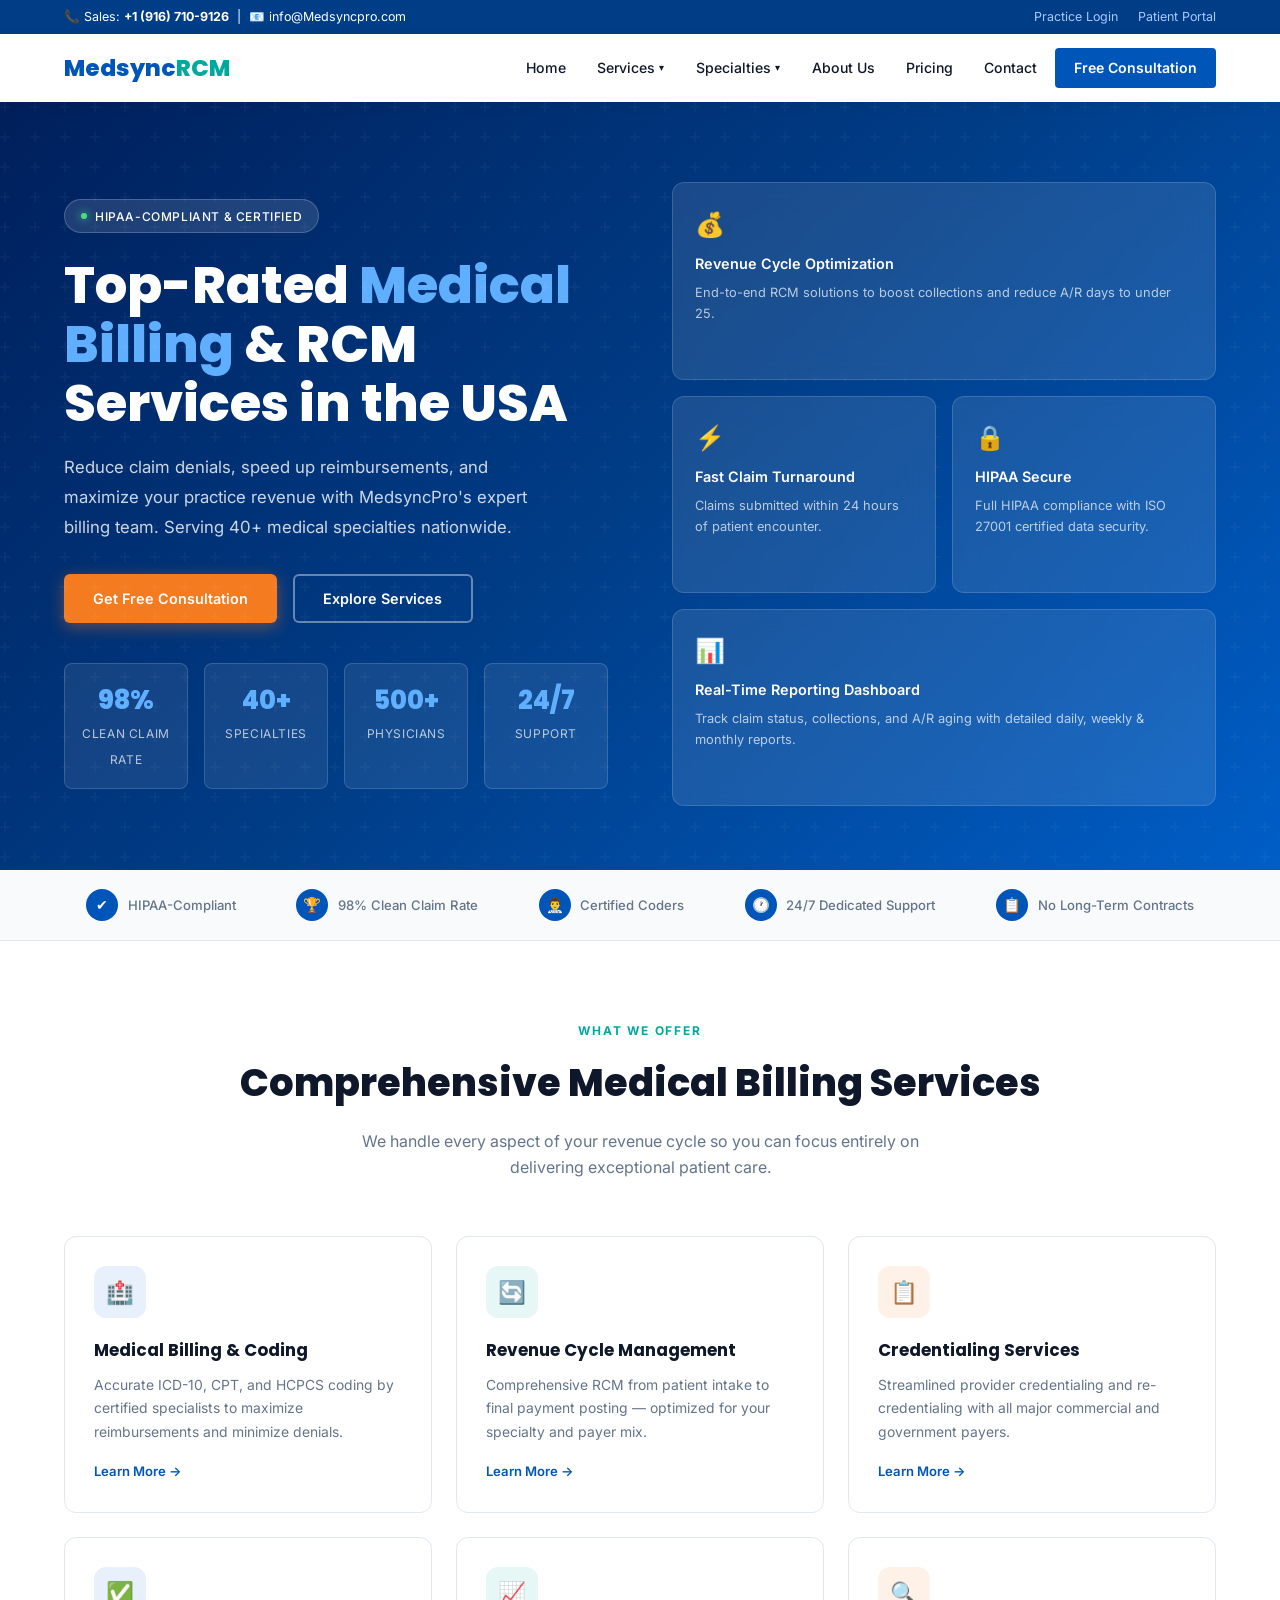
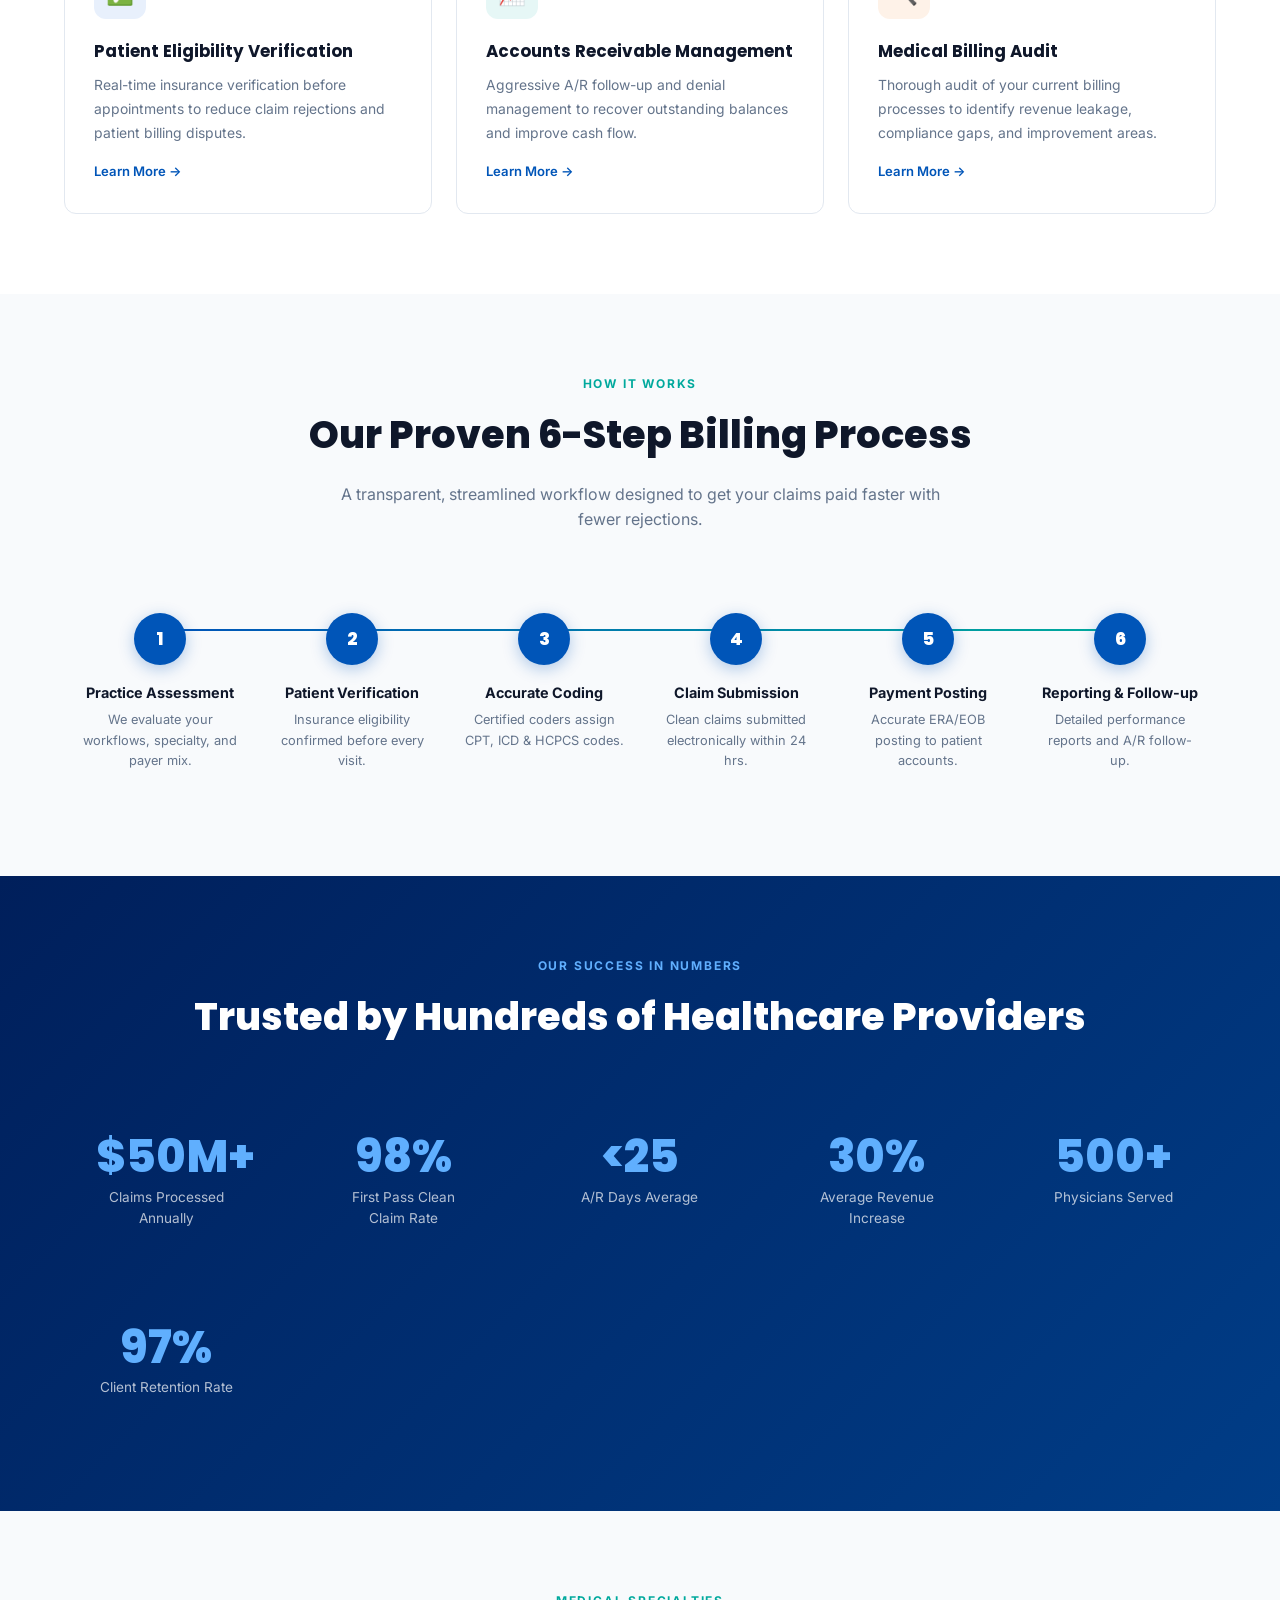
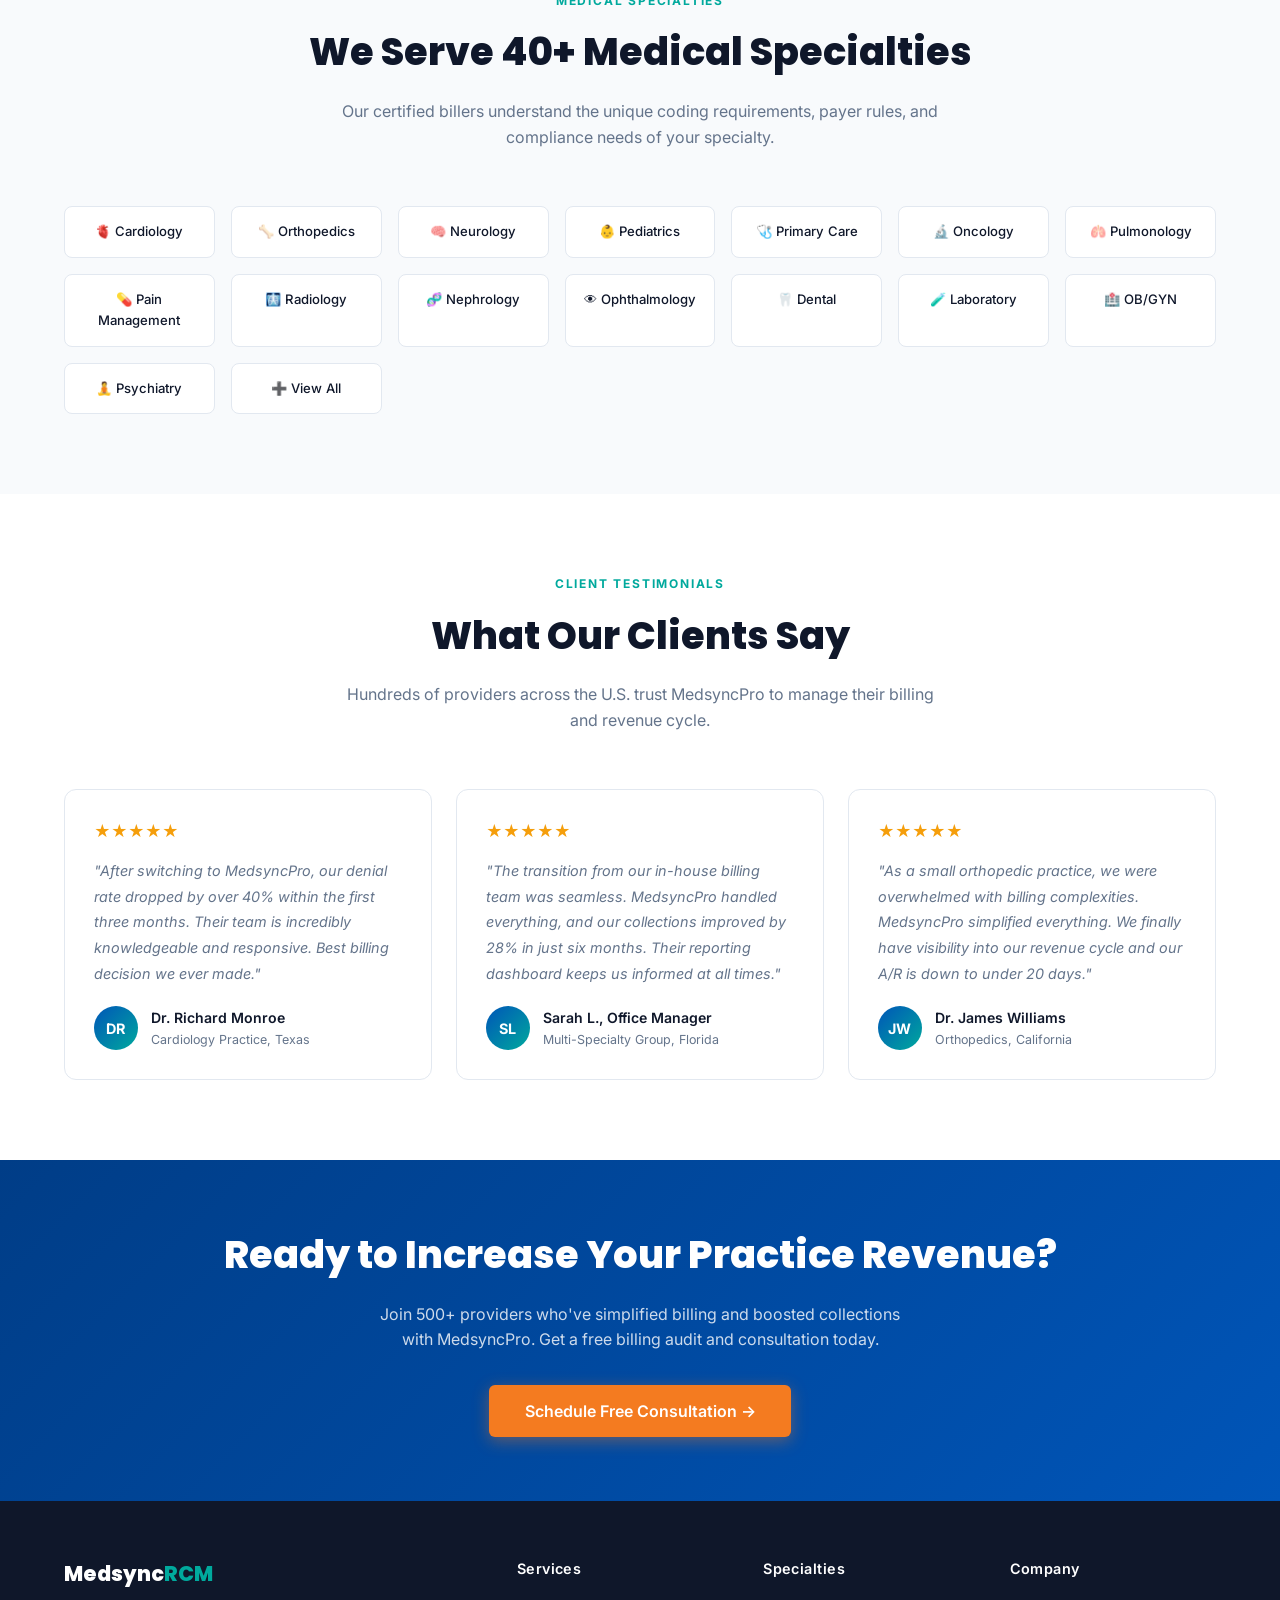
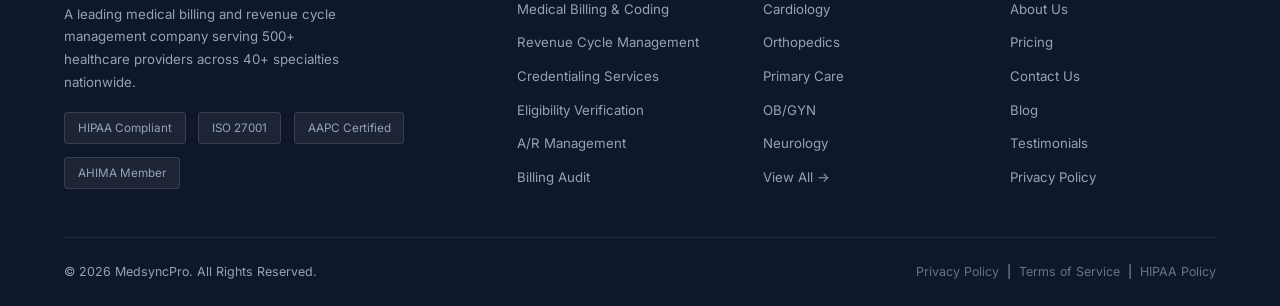
==== commit 9290ece8: "Updated" ====
--- a/index.html
+++ b/index.html
@@ -2,8 +2,9 @@
 <html lang="en">
 <head>
 <meta charset="UTF-8"/>
+<link rel="icon" type="image/x-icon" href="/favicon.ico">
 <meta name="viewport" content="width=device-width,initial-scale=1"/>
-<title>MedBill Pro | Medical Billing & RCM Services</title>
+<title>Medsync | Medical Billing & RCM Services</title>
 <link href="https://fonts.googleapis.com/css2?family=Inter:wght@300;400;500;600;700;800&family=Poppins:wght@400;600;700;800&display=swap" rel="stylesheet"/>
 <style>
 *,*::before,*::after{box-sizing:border-box;margin:0;padding:0}
@@ -262,7 +263,7 @@
 <!-- TOPBAR -->
 <div class="topbar">
   <div class="tb-inner">
-    <span>📞 Sales: <strong>+1 (800) 123-4567</strong> &nbsp;|&nbsp; 📧 info@medbillpro.com</span>
+    <span>📞 Sales: <strong>+1 (916) 710-9126</strong> &nbsp;|&nbsp; 📧 info@Medsyncpro.com</span>
     <span>
       <a href="#" onclick="showPage('portal')">Practice Login</a>
       <a href="#" onclick="showPage('portal')">Patient Portal</a>
@@ -273,7 +274,7 @@
 <!-- NAVBAR -->
 <nav id="navbar">
   <div class="nav-inner">
-    <div class="logo" onclick="showPage('home')" style="cursor:pointer">MedBill<span>Pro</span></div>
+    <div class="logo" onclick="showPage('home')" style="cursor:pointer">Medsync<span>RCM</span></div>
     <ul class="nav-links" id="navLinks">
       <li><a href="#" onclick="showPage('home')">Home</a></li>
       <li>
@@ -318,7 +319,7 @@
       <div class="hero-text">
         <div class="hero-badge"><span class="hero-badge-dot"></span> HIPAA-Compliant & Certified</div>
         <h1>Top-Rated <em>Medical Billing</em> & RCM Services in the USA</h1>
-        <p>Reduce claim denials, speed up reimbursements, and maximize your practice revenue with MedBillPro's expert billing team. Serving 40+ medical specialties nationwide.</p>
+        <p>Reduce claim denials, speed up reimbursements, and maximize your practice revenue with MedsyncPro's expert billing team. Serving 40+ medical specialties nationwide.</p>
         <div class="hero-btns">
           <button class="btn btn-primary" onclick="showPage('contact')">Get Free Consultation</button>
           <button class="btn btn-outline" onclick="showPage('services')">Explore Services</button>
@@ -489,22 +490,22 @@
       <div class="section-head">
         <span class="section-label">Client Testimonials</span>
         <h2>What Our Clients Say</h2>
-        <p>Hundreds of providers across the U.S. trust MedBillPro to manage their billing and revenue cycle.</p>
+        <p>Hundreds of providers across the U.S. trust MedsyncPro to manage their billing and revenue cycle.</p>
       </div>
       <div class="testimonials-grid">
         <div class="testi-card">
           <div class="testi-stars">★★★★★</div>
-          <p class="testi-text">"After switching to MedBillPro, our denial rate dropped by over 40% within the first three months. Their team is incredibly knowledgeable and responsive. Best billing decision we ever made."</p>
+          <p class="testi-text">"After switching to MedsyncPro, our denial rate dropped by over 40% within the first three months. Their team is incredibly knowledgeable and responsive. Best billing decision we ever made."</p>
           <div class="testi-author"><div class="testi-avatar">DR</div><div><div class="testi-name">Dr. Richard Monroe</div><div class="testi-role">Cardiology Practice, Texas</div></div></div>
         </div>
         <div class="testi-card">
           <div class="testi-stars">★★★★★</div>
-          <p class="testi-text">"The transition from our in-house billing team was seamless. MedBillPro handled everything, and our collections improved by 28% in just six months. Their reporting dashboard keeps us informed at all times."</p>
+          <p class="testi-text">"The transition from our in-house billing team was seamless. MedsyncPro handled everything, and our collections improved by 28% in just six months. Their reporting dashboard keeps us informed at all times."</p>
           <div class="testi-author"><div class="testi-avatar">SL</div><div><div class="testi-name">Sarah L., Office Manager</div><div class="testi-role">Multi-Specialty Group, Florida</div></div></div>
         </div>
         <div class="testi-card">
           <div class="testi-stars">★★★★★</div>
-          <p class="testi-text">"As a small orthopedic practice, we were overwhelmed with billing complexities. MedBillPro simplified everything. We finally have visibility into our revenue cycle and our A/R is down to under 20 days."</p>
+          <p class="testi-text">"As a small orthopedic practice, we were overwhelmed with billing complexities. MedsyncPro simplified everything. We finally have visibility into our revenue cycle and our A/R is down to under 20 days."</p>
           <div class="testi-author"><div class="testi-avatar">JW</div><div><div class="testi-name">Dr. James Williams</div><div class="testi-role">Orthopedics, California</div></div></div>
         </div>
       </div>
@@ -515,7 +516,7 @@
   <div class="cta-band">
     <div class="container">
       <h2>Ready to Increase Your Practice Revenue?</h2>
-      <p>Join 500+ providers who've simplified billing and boosted collections with MedBillPro. Get a free billing audit and consultation today.</p>
+      <p>Join 500+ providers who've simplified billing and boosted collections with MedsyncPro. Get a free billing audit and consultation today.</p>
       <button class="btn btn-primary" onclick="showPage('contact')">Schedule Free Consultation →</button>
     </div>
   </div>
@@ -637,7 +638,7 @@
 <div id="page-about" class="page">
   <div class="about-hero">
     <div class="container">
-      <h1>About MedBillPro</h1>
+      <h1>About MedsyncPro</h1>
       <p>A dedicated medical billing company committed to helping healthcare providers achieve financial excellence through expert revenue cycle management.</p>
     </div>
   </div>
@@ -648,7 +649,7 @@
       <div class="about-grid">
         <div class="about-img-placeholder">
           <div class="big-icon">🏥</div>
-          <h3 style="color:var(--blue);font-family:Poppins,sans-serif;font-weight:800">MedBillPro</h3>
+          <h3 style="color:var(--blue);font-family:Poppins,sans-serif;font-weight:800">MedsyncPro</h3>
           <p style="color:var(--gray);font-size:.9rem;margin-top:.5rem">Your Revenue Cycle Partner</p>
           <div style="display:flex;gap:.5rem;margin-top:1.5rem;flex-wrap:wrap;justify-content:center">
             <div class="fbadge" style="background:var(--blue);color:#fff;border:none">HIPAA Certified</div>
@@ -659,7 +660,7 @@
         <div class="about-content">
           <span class="section-label">Who We Are</span>
           <h2>A Trusted Medical Billing Partner Since 2008</h2>
-          <p>MedBillPro was founded with a single mission: to empower healthcare providers to focus on patient care while we handle the complexities of medical billing and revenue cycle management.</p>
+          <p>MedsyncPro was founded with a single mission: to empower healthcare providers to focus on patient care while we handle the complexities of medical billing and revenue cycle management.</p>
           <p>Over the past 15+ years, we have grown into a full-service revenue cycle company serving 500+ physicians and group practices across 40+ medical specialties nationwide. Our team of 200+ certified billers, coders, and RCM specialists bring deep specialty knowledge and a results-driven approach to every client engagement.</p>
           <p>We work as an extension of your practice — transparent, accountable, and fully invested in your financial success. From solo practitioners to large multi-specialty groups, we deliver measurable results: higher collections, fewer denials, and reduced administrative burden.</p>
           <div class="values-grid">
@@ -677,7 +678,7 @@
   <section class="section section-alt">
     <div class="container">
       <div class="section-head">
-        <span class="section-label">Why Choose MedBillPro</span>
+        <span class="section-label">Why Choose MedsyncPro</span>
         <h2>What Sets Us Apart</h2>
         <p>We're not just a billing vendor — we're a strategic partner committed to the financial health of your practice.</p>
       </div>
@@ -715,7 +716,7 @@
   <div class="cta-band">
     <div class="container">
       <h2>Let's Grow Your Practice Revenue Together</h2>
-      <p>Schedule a no-obligation consultation with our billing experts and discover what MedBillPro can do for your practice.</p>
+      <p>Schedule a no-obligation consultation with our billing experts and discover what MedsyncPro can do for your practice.</p>
       <button class="btn btn-primary" onclick="showPage('contact')">Book Free Consultation →</button>
     </div>
   </div>
@@ -817,8 +818,8 @@
         <div>
           <div class="contact-info-card" style="margin-bottom:1.5rem">
             <h3>Get In Touch</h3>
-            <div class="cinfo-item"><div class="cinfo-icon">📞</div><div class="cinfo-text"><strong>Phone</strong><span>+1 (800) 123-4567</span></div></div>
-            <div class="cinfo-item"><div class="cinfo-icon">📧</div><div class="cinfo-text"><strong>Email</strong><span>info@medbillpro.com</span></div></div>
+            <div class="cinfo-item"><div class="cinfo-icon">📞</div><div class="cinfo-text"><strong>Phone</strong><span>+1 (916) 710-9126</span></div></div>
+            <div class="cinfo-item"><div class="cinfo-icon">📧</div><div class="cinfo-text"><strong>Email</strong><span>info@Medsyncpro.com</span></div></div>
             <div class="cinfo-item"><div class="cinfo-icon">📍</div><div class="cinfo-text"><strong>Headquarters</strong><span>123 Healthcare Drive, Dallas, TX 75201</span></div></div>
             <div class="cinfo-item"><div class="cinfo-icon">🕐</div><div class="cinfo-text"><strong>Business Hours</strong><span>Mon–Fri: 8:00 AM – 7:00 PM EST<br>Sat: 9:00 AM – 2:00 PM EST</span></div></div>
           </div>
@@ -878,7 +879,7 @@
   <div class="container">
     <div class="footer-grid">
       <div class="footer-brand">
-        <a class="logo">MedBill<span style="color:var(--teal)">Pro</span></a>
+        <a class="logo">Medsync<span style="color:var(--teal)">RCM</span></a>
         <p>A leading medical billing and revenue cycle management company serving 500+ healthcare providers across 40+ specialties nationwide.</p>
         <div class="footer-badges">
           <span class="fbadge">HIPAA Compliant</span>
@@ -922,7 +923,7 @@
       </div>
     </div>
     <div class="footer-bottom">
-      <span>© 2026 MedBillPro. All Rights Reserved.</span>
+      <span>© 2026 MedsyncPro. All Rights Reserved.</span>
       <span>
         <a href="#">Privacy Policy</a> &nbsp;|&nbsp;
         <a href="#">Terms of Service</a> &nbsp;|&nbsp;
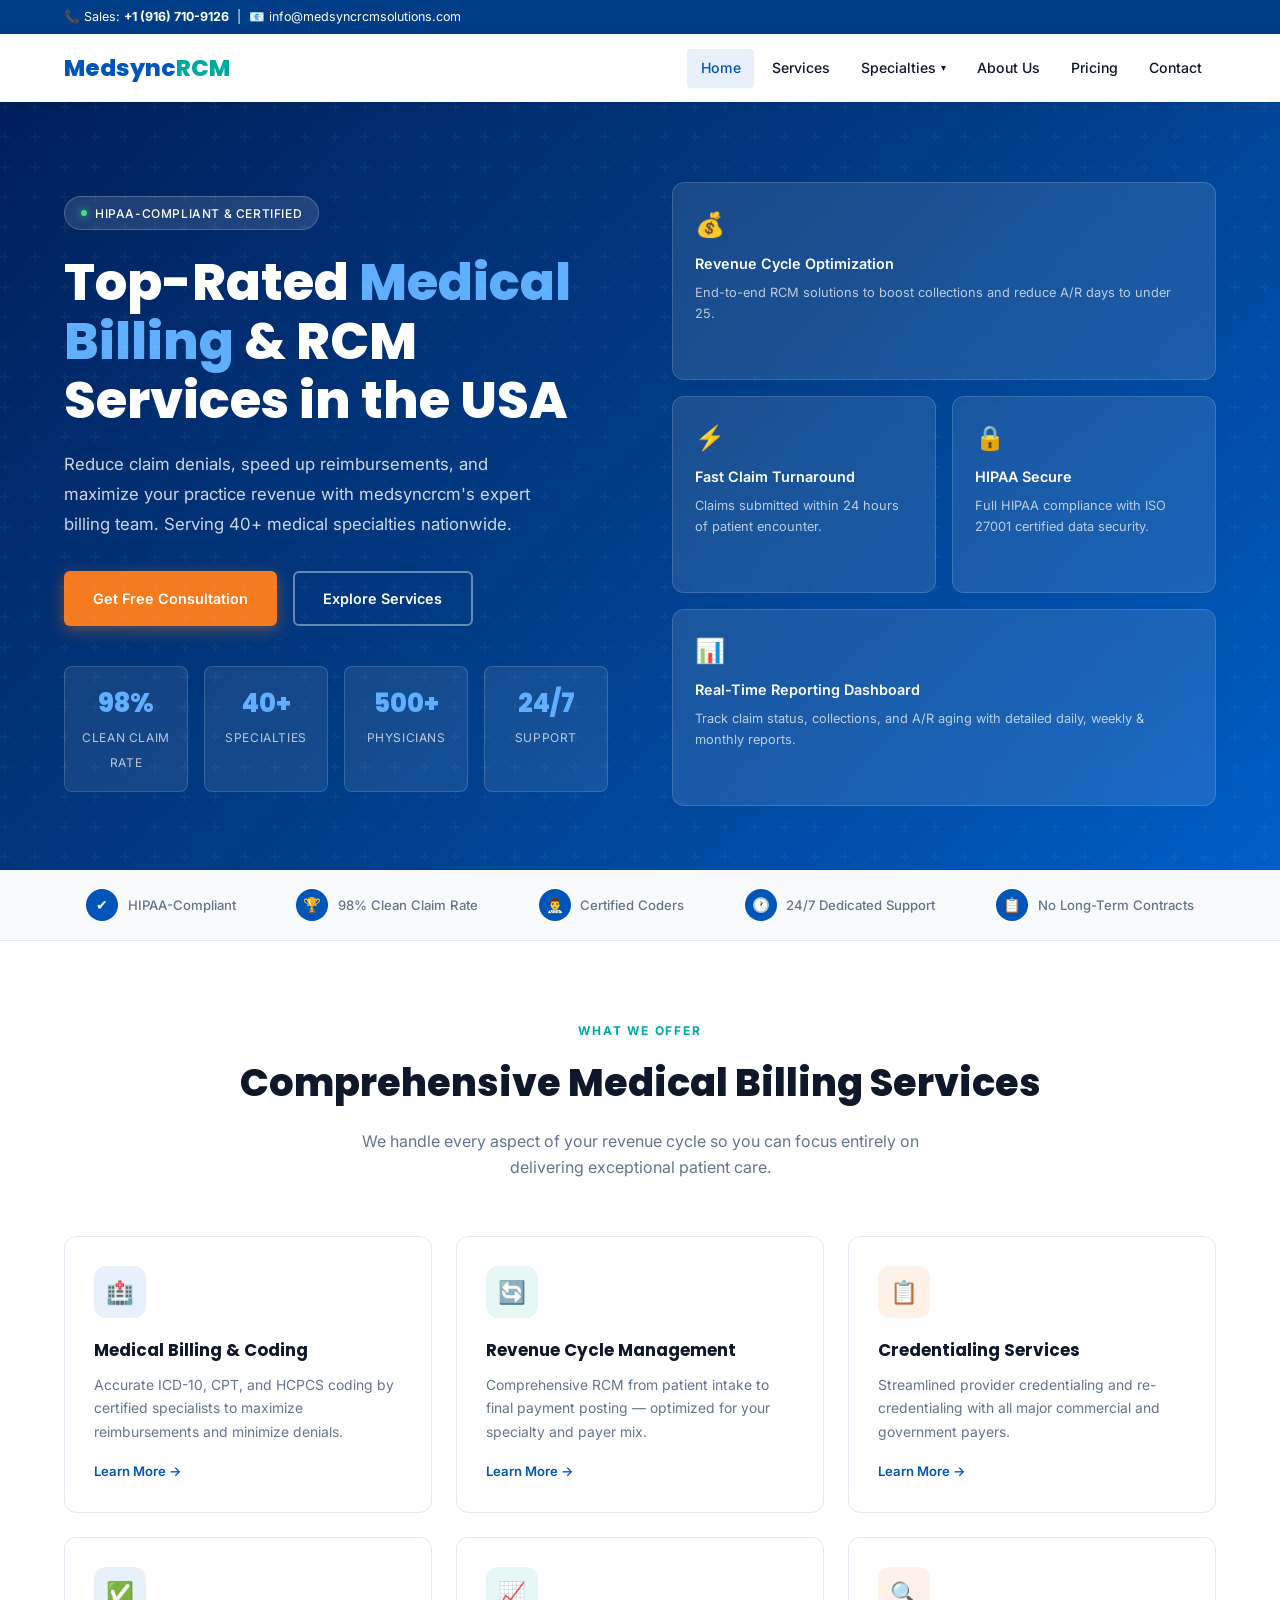
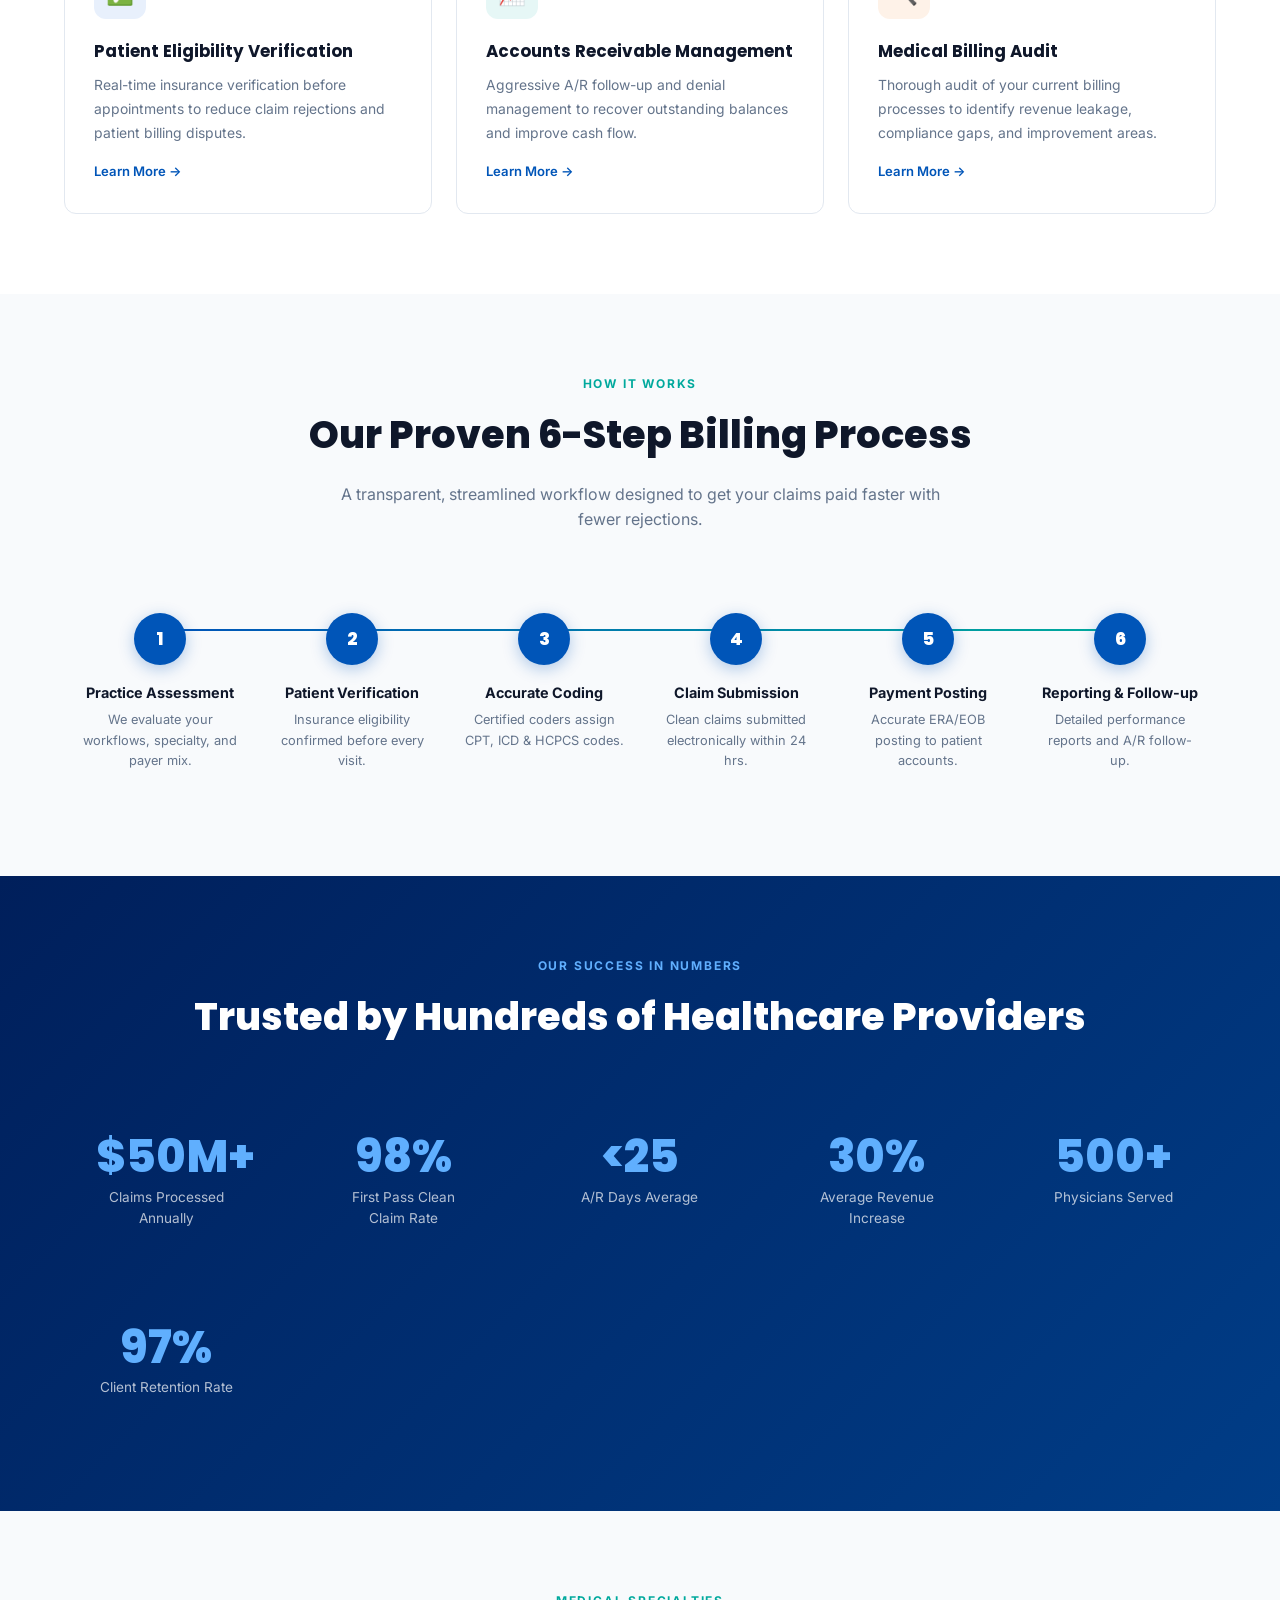
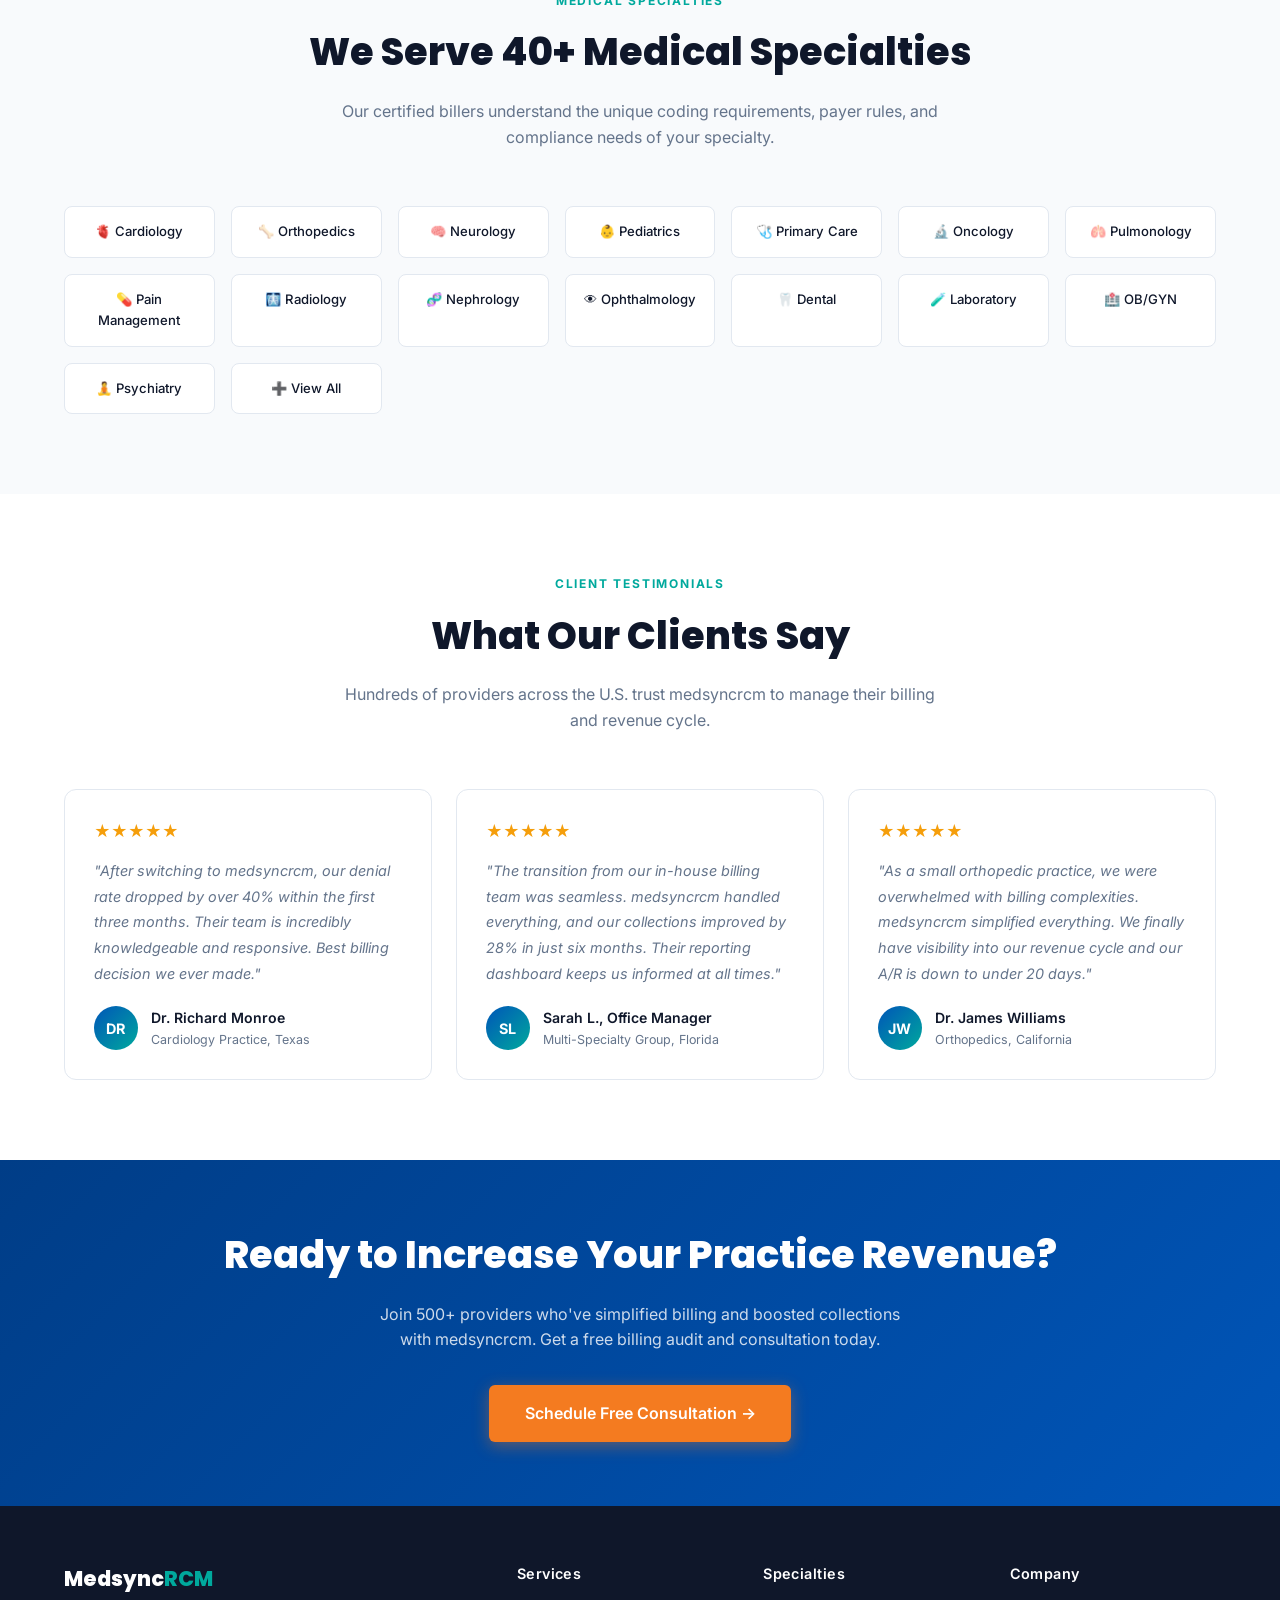
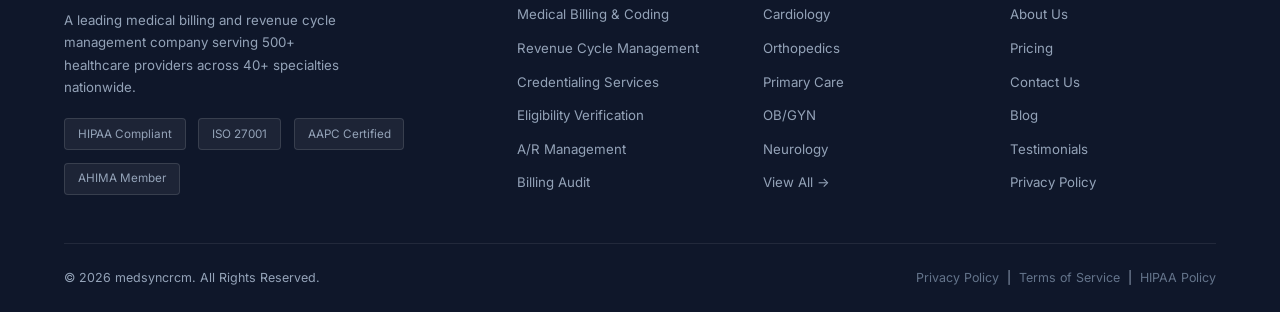
==== commit fc4f81b0: "test test" ====
--- a/index.html
+++ b/index.html
@@ -1,955 +1,331 @@
-<!DOCTYPE html>
-<html lang="en">
-<head>
-<meta charset="UTF-8"/>
-<link rel="icon" type="image/x-icon" href="/favicon.ico">
-<meta name="viewport" content="width=device-width,initial-scale=1"/>
-<title>Medsync | Medical Billing & RCM Services</title>
-<link href="https://fonts.googleapis.com/css2?family=Inter:wght@300;400;500;600;700;800&family=Poppins:wght@400;600;700;800&display=swap" rel="stylesheet"/>
-<style>
-*,*::before,*::after{box-sizing:border-box;margin:0;padding:0}
-:root{
-  --blue:#0055B8;--blue-dark:#003d87;--blue-light:#e8f0fc;
-  --teal:#00A99D;--teal-light:#e6f7f6;
-  --orange:#F47B20;--orange-light:#fef2e8;
-  --gray:#64748b;--gray-light:#f8fafc;--gray-border:#e2e8f0;
-  --dark:#0f172a;--white:#fff;
-  --shadow:0 4px 24px rgba(0,85,184,.10);
-  --shadow-lg:0 12px 48px rgba(0,85,184,.15);
-}
-html{scroll-behavior:smooth}
-body{font-family:'Inter',sans-serif;color:var(--dark);background:#fff;font-size:16px;line-height:1.6}
-a{text-decoration:none;color:inherit}
-ul{list-style:none}
-img{max-width:100%}
-
-/* ─── TOPBAR ─── */
-.topbar{background:var(--blue-dark);color:#fff;font-size:.78rem;padding:.45rem 0}
-.topbar .tb-inner{max-width:1200px;margin:0 auto;padding:0 1.5rem;display:flex;justify-content:space-between;align-items:center;flex-wrap:wrap;gap:.5rem}
-.topbar a{color:#a8c8ff;margin-left:1rem}
-.topbar a:hover{color:#fff}
-
-/* ─── NAVBAR ─── */
-nav{background:#fff;box-shadow:0 2px 12px rgba(0,0,0,.08);position:sticky;top:0;z-index:999}
-.nav-inner{max-width:1200px;margin:0 auto;padding:0 1.5rem;display:flex;align-items:center;justify-content:space-between;height:68px}
-.logo{font-family:'Poppins',sans-serif;font-size:1.45rem;font-weight:800;color:var(--blue)}
-.logo span{color:var(--teal)}
-.nav-links{display:flex;align-items:center;gap:.25rem}
-.nav-links>li{position:relative}
-.nav-links>li>a{padding:.5rem .85rem;font-size:.88rem;font-weight:500;color:var(--dark);border-radius:4px;display:flex;align-items:center;gap:.3rem;transition:all .2s}
-.nav-links>li>a:hover,.nav-links>li>a.active{color:var(--blue);background:var(--blue-light)}
-.nav-links>li>a .arr{font-size:.65rem;transition:transform .2s}
-.nav-links>li:hover>a .arr{transform:rotate(180deg)}
-.dropdown{position:absolute;top:calc(100% + 4px);left:0;background:#fff;border:1px solid var(--gray-border);border-radius:8px;box-shadow:var(--shadow-lg);padding:.5rem;min-width:220px;opacity:0;visibility:hidden;transform:translateY(8px);transition:all .2s;z-index:100}
-.nav-links>li:hover .dropdown{opacity:1;visibility:visible;transform:translateY(0)}
-.dropdown a{display:block;padding:.55rem 1rem;font-size:.84rem;color:var(--gray);border-radius:4px;transition:all .15s}
-.dropdown a:hover{background:var(--blue-light);color:var(--blue)}
-.nav-cta{background:var(--blue);color:#fff!important;border-radius:6px;padding:.55rem 1.2rem!important;font-weight:600!important}
-.nav-cta:hover{background:var(--blue-dark)!important;color:#fff!important}
-.hamburger{display:none;flex-direction:column;gap:5px;cursor:pointer;padding:.5rem}
-.hamburger span{display:block;width:24px;height:2px;background:var(--dark);transition:.3s}
-
-/* ─── PAGES ─── */
-.page{display:none}
-.page.active{display:block}
-
-/* ─── HERO ─── */
-.hero{background:linear-gradient(135deg,#001f5b 0%,#003d87 50%,#005ec7 100%);color:#fff;padding:5rem 0 4rem;position:relative;overflow:hidden}
-.hero::before{content:'';position:absolute;inset:0;background:url("data:image/svg+xml,%3Csvg width='60' height='60' viewBox='0 0 60 60' xmlns='http://www.w3.org/2000/svg'%3E%3Cg fill='none' fill-rule='evenodd'%3E%3Cg fill='%23ffffff' fill-opacity='0.03'%3E%3Cpath d='M36 34v-4h-2v4h-4v2h4v4h2v-4h4v-2h-4zm0-30V0h-2v4h-4v2h4v4h2V6h4V4h-4zM6 34v-4H4v4H0v2h4v4h2v-4h4v-2H6zM6 4V0H4v4H0v2h4v4h2V6h4V4H6z'/%3E%3C/g%3E%3C/g%3E%3C/svg%3E")}
-.hero-inner{max-width:1200px;margin:0 auto;padding:0 1.5rem;display:grid;grid-template-columns:1fr 1fr;gap:4rem;align-items:center}
-.hero-badge{display:inline-flex;align-items:center;gap:.5rem;background:rgba(255,255,255,.12);border:1px solid rgba(255,255,255,.2);border-radius:2rem;padding:.4rem 1rem;font-size:.75rem;font-weight:500;letter-spacing:.05em;text-transform:uppercase;margin-bottom:1.4rem}
-.hero-badge-dot{width:6px;height:6px;border-radius:50%;background:#4ade80;box-shadow:0 0 8px #4ade80;animation:pulse 2s infinite}
-@keyframes pulse{0%,100%{opacity:1}50%{opacity:.3}}
-.hero h1{font-family:'Poppins',sans-serif;font-size:clamp(2.2rem,4.5vw,3.2rem);font-weight:800;line-height:1.15;margin-bottom:1.2rem}
-.hero h1 em{font-style:normal;color:#60affe}
-.hero p{font-size:1.05rem;color:rgba(255,255,255,.8);line-height:1.8;margin-bottom:2rem;max-width:500px}
-.hero-btns{display:flex;gap:1rem;flex-wrap:wrap}
-.btn{display:inline-flex;align-items:center;gap:.5rem;padding:.85rem 1.8rem;border-radius:6px;font-weight:600;font-size:.9rem;cursor:pointer;transition:all .25s;border:none;font-family:'Inter',sans-serif}
-.btn-primary{background:var(--orange);color:#fff;box-shadow:0 4px 16px rgba(244,123,32,.4)}
-.btn-primary:hover{background:#d96b10;transform:translateY(-2px);box-shadow:0 8px 24px rgba(244,123,32,.5)}
-.btn-outline{background:transparent;color:#fff;border:2px solid rgba(255,255,255,.4)}
-.btn-outline:hover{background:rgba(255,255,255,.1);border-color:#fff}
-.btn-blue{background:var(--blue);color:#fff}
-.btn-blue:hover{background:var(--blue-dark);transform:translateY(-2px)}
-.hero-stats{display:grid;grid-template-columns:repeat(4,1fr);gap:1rem;margin-top:2.5rem}
-.hero-stat{background:rgba(255,255,255,.08);border:1px solid rgba(255,255,255,.15);border-radius:8px;padding:1rem;text-align:center}
-.hero-stat strong{display:block;font-family:'Poppins',sans-serif;font-size:1.6rem;font-weight:800;color:#60affe}
-.hero-stat span{font-size:.75rem;color:rgba(255,255,255,.7);text-transform:uppercase;letter-spacing:.05em}
-.hero-visual{display:flex;flex-direction:column;gap:1rem}
-.hero-card{background:rgba(255,255,255,.1);backdrop-filter:blur(12px);border:1px solid rgba(255,255,255,.15);border-radius:12px;padding:1.4rem}
-.hero-card h4{font-size:.9rem;font-weight:600;margin-bottom:.5rem;color:#fff}
-.hero-card p{font-size:.8rem;color:rgba(255,255,255,.7);line-height:1.6}
-.hc-icon{font-size:1.5rem;margin-bottom:.5rem}
-.hero-card-row{display:grid;grid-template-columns:1fr 1fr;gap:1rem}
-
-/* ─── TRUST BAR ─── */
-.trust-bar{background:var(--gray-light);border-bottom:1px solid var(--gray-border);padding:1.2rem 0}
-.trust-inner{max-width:1200px;margin:0 auto;padding:0 1.5rem;display:flex;align-items:center;justify-content:space-around;flex-wrap:wrap;gap:1rem}
-.trust-item{display:flex;align-items:center;gap:.6rem;font-size:.82rem;font-weight:500;color:var(--gray)}
-.trust-icon{width:32px;height:32px;background:var(--blue);border-radius:50%;display:flex;align-items:center;justify-content:center;color:#fff;font-size:.9rem;flex-shrink:0}
-
-/* ─── SECTION STYLES ─── */
-.section{padding:5rem 0}
-.section-alt{background:var(--gray-light)}
-.container{max-width:1200px;margin:0 auto;padding:0 1.5rem}
-.section-head{text-align:center;margin-bottom:3.5rem}
-.section-label{font-size:.75rem;font-weight:700;letter-spacing:.15em;text-transform:uppercase;color:var(--teal);margin-bottom:.7rem;display:block}
-.section-head h2{font-family:'Poppins',sans-serif;font-size:clamp(1.8rem,3vw,2.5rem);font-weight:800;color:var(--dark);margin-bottom:1rem}
-.section-head p{color:var(--gray);max-width:600px;margin:0 auto;font-size:1rem}
-
-/* ─── SERVICES GRID ─── */
-.services-grid{display:grid;grid-template-columns:repeat(auto-fill,minmax(280px,1fr));gap:1.5rem}
-.service-card{background:#fff;border:1px solid var(--gray-border);border-radius:12px;padding:1.8rem;transition:all .3s;cursor:pointer;position:relative;overflow:hidden}
-.service-card::before{content:'';position:absolute;top:0;left:0;right:0;height:3px;background:linear-gradient(90deg,var(--blue),var(--teal));transform:scaleX(0);transform-origin:left;transition:.3s}
-.service-card:hover{transform:translateY(-4px);box-shadow:var(--shadow-lg);border-color:transparent}
-.service-card:hover::before{transform:scaleX(1)}
-.svc-icon{width:52px;height:52px;border-radius:12px;display:flex;align-items:center;justify-content:center;font-size:1.4rem;margin-bottom:1.2rem}
-.svc-icon.blue{background:var(--blue-light);color:var(--blue)}
-.svc-icon.teal{background:var(--teal-light);color:var(--teal)}
-.svc-icon.orange{background:var(--orange-light);color:var(--orange)}
-.service-card h3{font-family:'Poppins',sans-serif;font-size:1.05rem;font-weight:700;margin-bottom:.6rem;color:var(--dark)}
-.service-card p{font-size:.87rem;color:var(--gray);line-height:1.7}
-.service-card .learn-more{margin-top:1rem;font-size:.82rem;font-weight:600;color:var(--blue);display:inline-flex;align-items:center;gap:.3rem}
-
-/* ─── PROCESS ─── */
-.process-steps{display:grid;grid-template-columns:repeat(auto-fill,minmax(180px,1fr));gap:0;position:relative}
-.process-steps::before{content:'';position:absolute;top:40px;left:10%;right:10%;height:2px;background:linear-gradient(90deg,var(--blue),var(--teal));z-index:0}
-.process-step{text-align:center;padding:1.5rem 1rem;position:relative;z-index:1}
-.step-num{width:52px;height:52px;border-radius:50%;background:var(--blue);color:#fff;font-family:'Poppins',sans-serif;font-size:1.1rem;font-weight:800;display:flex;align-items:center;justify-content:center;margin:0 auto 1rem;box-shadow:0 4px 16px rgba(0,85,184,.3)}
-.process-step h4{font-size:.9rem;font-weight:700;margin-bottom:.4rem;color:var(--dark)}
-.process-step p{font-size:.8rem;color:var(--gray)}
-
-/* ─── STATS ─── */
-.stats-grid{display:grid;grid-template-columns:repeat(auto-fill,minmax(200px,1fr));gap:2rem}
-.stat-card{text-align:center;padding:2rem}
-.stat-num{font-family:'Poppins',sans-serif;font-size:2.8rem;font-weight:800;color:var(--blue);display:block;line-height:1}
-.stat-label{font-size:.85rem;color:var(--gray);margin-top:.4rem;display:block}
-
-/* ─── SPECIALTIES ─── */
-.specialties-grid{display:grid;grid-template-columns:repeat(auto-fill,minmax(140px,1fr));gap:1rem}
-.specialty-pill{background:#fff;border:1px solid var(--gray-border);border-radius:8px;padding:.9rem 1rem;text-align:center;font-size:.82rem;font-weight:500;color:var(--dark);transition:all .2s;cursor:pointer}
-.specialty-pill:hover{background:var(--blue);color:#fff;border-color:var(--blue);transform:translateY(-2px)}
-
-/* ─── TESTIMONIALS ─── */
-.testimonials-grid{display:grid;grid-template-columns:repeat(auto-fill,minmax(300px,1fr));gap:1.5rem}
-.testi-card{background:#fff;border:1px solid var(--gray-border);border-radius:12px;padding:1.8rem}
-.testi-stars{color:#f59e0b;font-size:1rem;margin-bottom:.8rem}
-.testi-text{font-size:.9rem;color:var(--gray);line-height:1.8;margin-bottom:1.2rem;font-style:italic}
-.testi-author{display:flex;align-items:center;gap:.8rem}
-.testi-avatar{width:44px;height:44px;border-radius:50%;background:linear-gradient(135deg,var(--blue),var(--teal));display:flex;align-items:center;justify-content:center;color:#fff;font-weight:700;font-size:.9rem;flex-shrink:0}
-.testi-name{font-weight:600;font-size:.88rem}
-.testi-role{font-size:.78rem;color:var(--gray)}
-
-/* ─── CTA BAND ─── */
-.cta-band{background:linear-gradient(135deg,var(--blue-dark),var(--blue));color:#fff;padding:4rem 0;text-align:center}
-.cta-band h2{font-family:'Poppins',sans-serif;font-size:clamp(1.8rem,3vw,2.5rem);font-weight:800;margin-bottom:1rem}
-.cta-band p{color:rgba(255,255,255,.8);max-width:550px;margin:0 auto 2rem;font-size:1rem}
-.cta-band .btn-primary{font-size:1rem;padding:1rem 2.2rem}
-
-/* ─── ABOUT PAGE ─── */
-.about-hero{background:linear-gradient(135deg,var(--blue-dark),var(--blue));color:#fff;padding:4rem 0;text-align:center}
-.about-hero h1{font-family:'Poppins',sans-serif;font-size:clamp(2rem,4vw,3rem);font-weight:800;margin-bottom:1rem}
-.about-hero p{color:rgba(255,255,255,.8);max-width:600px;margin:0 auto}
-.about-grid{display:grid;grid-template-columns:1fr 1fr;gap:4rem;align-items:center}
-.about-img-placeholder{background:linear-gradient(135deg,var(--blue-light),var(--teal-light));border-radius:16px;padding:3rem;text-align:center;min-height:360px;display:flex;flex-direction:column;align-items:center;justify-content:center;border:1px solid var(--gray-border)}
-.about-img-placeholder .big-icon{font-size:5rem;margin-bottom:1.5rem}
-.about-content h2{font-family:'Poppins',sans-serif;font-size:1.9rem;font-weight:800;color:var(--dark);margin-bottom:1rem}
-.about-content p{color:var(--gray);line-height:1.8;margin-bottom:1rem;font-size:.95rem}
-.values-grid{display:grid;grid-template-columns:1fr 1fr;gap:1rem;margin-top:2rem}
-.value-card{background:#fff;border:1px solid var(--gray-border);border-radius:10px;padding:1.4rem}
-.value-card h4{font-weight:700;margin-bottom:.4rem;font-size:.95rem;color:var(--dark)}
-.value-card p{font-size:.82rem;color:var(--gray)}
-.team-grid{display:grid;grid-template-columns:repeat(auto-fill,minmax(220px,1fr));gap:1.5rem}
-.team-card{background:#fff;border:1px solid var(--gray-border);border-radius:12px;padding:1.8rem;text-align:center}
-.team-avatar{width:80px;height:80px;border-radius:50%;background:linear-gradient(135deg,var(--blue),var(--teal));display:flex;align-items:center;justify-content:center;color:#fff;font-family:'Poppins',sans-serif;font-size:1.5rem;font-weight:700;margin:0 auto 1rem}
-.team-card h4{font-weight:700;margin-bottom:.2rem}
-.team-card span{font-size:.82rem;color:var(--gray)}
-.why-grid{display:grid;grid-template-columns:repeat(auto-fill,minmax(240px,1fr));gap:1.5rem}
-.why-card{background:#fff;border-left:4px solid var(--blue);border-radius:0 10px 10px 0;padding:1.4rem;box-shadow:0 2px 8px rgba(0,0,0,.05)}
-.why-card h4{font-weight:700;margin-bottom:.5rem;color:var(--dark)}
-.why-card p{font-size:.85rem;color:var(--gray)}
-
-/* ─── CONTACT PAGE ─── */
-.contact-hero{background:linear-gradient(135deg,var(--blue-dark),var(--blue));color:#fff;padding:4rem 0;text-align:center}
-.contact-hero h1{font-family:'Poppins',sans-serif;font-size:clamp(2rem,4vw,3rem);font-weight:800;margin-bottom:1rem}
-.contact-grid{display:grid;grid-template-columns:1fr 1.4fr;gap:3rem;align-items:start}
-.contact-info-card{background:#fff;border:1px solid var(--gray-border);border-radius:12px;padding:2rem}
-.contact-info-card h3{font-family:'Poppins',sans-serif;font-size:1.2rem;font-weight:700;margin-bottom:1.5rem;color:var(--dark)}
-.cinfo-item{display:flex;gap:1rem;margin-bottom:1.5rem;align-items:flex-start}
-.cinfo-icon{width:44px;height:44px;border-radius:10px;background:var(--blue-light);color:var(--blue);display:flex;align-items:center;justify-content:center;font-size:1.1rem;flex-shrink:0}
-.cinfo-text strong{display:block;font-size:.88rem;font-weight:600;color:var(--dark);margin-bottom:.2rem}
-.cinfo-text span{font-size:.83rem;color:var(--gray)}
-.form-card{background:#fff;border:1px solid var(--gray-border);border-radius:12px;padding:2.5rem}
-.form-card h3{font-family:'Poppins',sans-serif;font-size:1.3rem;font-weight:700;margin-bottom:.5rem}
-.form-card>p{font-size:.87rem;color:var(--gray);margin-bottom:1.8rem}
-.form-row{display:grid;grid-template-columns:1fr 1fr;gap:1rem}
-.form-group{margin-bottom:1.2rem}
-.form-group label{display:block;font-size:.84rem;font-weight:600;color:var(--dark);margin-bottom:.4rem}
-.form-group input,.form-group select,.form-group textarea{width:100%;padding:.75rem 1rem;border:1px solid var(--gray-border);border-radius:6px;font-size:.9rem;font-family:'Inter',sans-serif;color:var(--dark);transition:border .2s;background:#fff}
-.form-group input:focus,.form-group select:focus,.form-group textarea:focus{outline:none;border-color:var(--blue);box-shadow:0 0 0 3px rgba(0,85,184,.1)}
-.form-group textarea{resize:vertical;min-height:110px}
-.form-submit{width:100%;padding:1rem;background:var(--blue);color:#fff;border:none;border-radius:6px;font-size:1rem;font-weight:700;font-family:'Inter',sans-serif;cursor:pointer;transition:all .25s}
-.form-submit:hover{background:var(--blue-dark);transform:translateY(-1px)}
-.form-note{font-size:.76rem;color:var(--gray);text-align:center;margin-top:.8rem}
-.success-msg{display:none;background:#e8f7f0;border:1px solid #86efac;border-radius:8px;padding:1.2rem;text-align:center;color:#166534;font-weight:600;margin-top:1rem}
-
-/* ─── SERVICES PAGE ─── */
-.services-hero{background:linear-gradient(135deg,var(--blue-dark),var(--blue));color:#fff;padding:4rem 0;text-align:center}
-.services-hero h1{font-family:'Poppins',sans-serif;font-size:clamp(2rem,4vw,3rem);font-weight:800;margin-bottom:1rem}
-.big-services{display:grid;grid-template-columns:1fr;gap:2rem}
-.big-service{background:#fff;border:1px solid var(--gray-border);border-radius:12px;padding:2rem;display:grid;grid-template-columns:80px 1fr;gap:1.5rem;align-items:start;transition:.3s}
-.big-service:hover{box-shadow:var(--shadow-lg);border-color:var(--blue)}
-.bs-icon{width:70px;height:70px;border-radius:14px;background:var(--blue-light);color:var(--blue);display:flex;align-items:center;justify-content:center;font-size:2rem}
-.big-service h3{font-family:'Poppins',sans-serif;font-size:1.2rem;font-weight:700;margin-bottom:.5rem}
-.big-service p{color:var(--gray);font-size:.9rem;line-height:1.7;margin-bottom:.8rem}
-.tag-list{display:flex;flex-wrap:wrap;gap:.5rem}
-.tag{font-size:.72rem;background:var(--blue-light);color:var(--blue);padding:.25rem .7rem;border-radius:2rem;font-weight:500}
-
-/* ─── PRICING PAGE ─── */
-.pricing-hero{background:linear-gradient(135deg,var(--blue-dark),var(--blue));color:#fff;padding:4rem 0;text-align:center}
-.pricing-hero h1{font-family:'Poppins',sans-serif;font-size:clamp(2rem,4vw,3rem);font-weight:800;margin-bottom:1rem}
-.pricing-grid{display:grid;grid-template-columns:repeat(auto-fit,minmax(280px,1fr));gap:2rem}
-.pricing-card{background:#fff;border:2px solid var(--gray-border);border-radius:16px;padding:2.5rem;text-align:center;transition:.3s;position:relative}
-.pricing-card.popular{border-color:var(--blue);transform:scale(1.02)}
-.popular-badge{position:absolute;top:-14px;left:50%;transform:translateX(-50%);background:var(--blue);color:#fff;font-size:.72rem;font-weight:700;padding:.3rem 1rem;border-radius:2rem;letter-spacing:.08em;text-transform:uppercase}
-.pricing-card h3{font-family:'Poppins',sans-serif;font-size:1.2rem;font-weight:700;margin-bottom:.4rem}
-.pricing-card .price{font-family:'Poppins',sans-serif;font-size:2.8rem;font-weight:800;color:var(--blue);margin:1.2rem 0 .4rem}
-.pricing-card .price span{font-size:1rem;font-weight:400;color:var(--gray)}
-.pricing-card .price-note{font-size:.82rem;color:var(--gray);margin-bottom:1.5rem}
-.pricing-card ul{text-align:left;margin-bottom:2rem}
-.pricing-card ul li{font-size:.87rem;padding:.5rem 0;border-bottom:1px solid var(--gray-border);display:flex;align-items:center;gap:.6rem;color:var(--gray)}
-.pricing-card ul li::before{content:'✓';color:var(--teal);font-weight:700;flex-shrink:0}
-.pricing-card .btn{width:100%;justify-content:center}
-
-/* ─── FOOTER ─── */
-footer{background:#0f172a;color:#94a3b8;padding:3.5rem 0 1.5rem}
-.footer-grid{display:grid;grid-template-columns:2fr 1fr 1fr 1fr;gap:2.5rem;margin-bottom:2.5rem}
-.footer-brand .logo{color:#fff;font-size:1.3rem;display:block;margin-bottom:.8rem}
-.footer-brand p{font-size:.83rem;line-height:1.7;max-width:280px}
-.footer-col h4{color:#fff;font-size:.9rem;font-weight:600;margin-bottom:1rem;letter-spacing:.03em}
-.footer-col li{margin-bottom:.5rem}
-.footer-col a{font-size:.83rem;color:#94a3b8;transition:color .2s}
-.footer-col a:hover{color:#60affe}
-.footer-bottom{border-top:1px solid rgba(255,255,255,.08);padding-top:1.5rem;display:flex;justify-content:space-between;align-items:center;flex-wrap:wrap;gap:.8rem;font-size:.78rem}
-.footer-bottom a{color:#64748b}
-.footer-bottom a:hover{color:#60affe}
-.footer-badges{display:flex;gap:.8rem;flex-wrap:wrap;margin-top:1.2rem}
-.fbadge{background:rgba(255,255,255,.06);border:1px solid rgba(255,255,255,.12);border-radius:4px;padding:.35rem .8rem;font-size:.73rem;color:#94a3b8}
-
-/* ─── RESPONSIVE ─── */
-@media(max-width:900px){
-  .hero-inner{grid-template-columns:1fr}
-  .hero-visual{display:none}
-  .about-grid{grid-template-columns:1fr}
-  .contact-grid{grid-template-columns:1fr}
-  .footer-grid{grid-template-columns:1fr 1fr}
-  .form-row{grid-template-columns:1fr}
-  .big-service{grid-template-columns:1fr}
-}
-@media(max-width:680px){
-  .nav-links{display:none}
-  .nav-links.open{display:flex;flex-direction:column;position:absolute;top:68px;left:0;right:0;background:#fff;box-shadow:var(--shadow);padding:1rem}
-  .hamburger{display:flex}
-  .hero-stats{grid-template-columns:1fr 1fr}
-  .trust-inner{flex-direction:column;text-align:center}
-  .footer-grid{grid-template-columns:1fr}
-  .footer-bottom{flex-direction:column;text-align:center}
-  .values-grid{grid-template-columns:1fr}
-}
-</style>
-</head>
-<body>
-
-<!-- TOPBAR -->
-<div class="topbar">
-  <div class="tb-inner">
-    <span>📞 Sales: <strong>+1 (916) 710-9126</strong> &nbsp;|&nbsp; 📧 info@Medsyncpro.com</span>
-    <span>
-      <a href="#" onclick="showPage('portal')">Practice Login</a>
-      <a href="#" onclick="showPage('portal')">Patient Portal</a>
-    </span>
-  </div>
-</div>
-
-<!-- NAVBAR -->
-<nav id="navbar">
-  <div class="nav-inner">
-    <div class="logo" onclick="showPage('home')" style="cursor:pointer">Medsync<span>RCM</span></div>
-    <ul class="nav-links" id="navLinks">
-      <li><a href="#" onclick="showPage('home')">Home</a></li>
-      <li>
-        <a href="#">Services <span class="arr">▾</span></a>
-        <ul class="dropdown">
-          <li><a href="#" onclick="showPage('services')">Medical Billing & Coding</a></li>
-          <li><a href="#" onclick="showPage('services')">Revenue Cycle Management</a></li>
-          <li><a href="#" onclick="showPage('services')">Credentialing Services</a></li>
-          <li><a href="#" onclick="showPage('services')">Patient Eligibility Verification</a></li>
-          <li><a href="#" onclick="showPage('services')">AR Management</a></li>
-          <li><a href="#" onclick="showPage('services')">Medical Coding Audit</a></li>
-        </ul>
-      </li>
-      <li>
-        <a href="#">Specialties <span class="arr">▾</span></a>
-        <ul class="dropdown">
-          <li><a href="#" onclick="showPage('specialties')">Cardiology</a></li>
-          <li><a href="#" onclick="showPage('specialties')">Orthopedics</a></li>
-          <li><a href="#" onclick="showPage('specialties')">Primary Care</a></li>
-          <li><a href="#" onclick="showPage('specialties')">OB/GYN</a></li>
-          <li><a href="#" onclick="showPage('specialties')">Neurology</a></li>
-          <li><a href="#" onclick="showPage('specialties')">View All Specialties →</a></li>
-        </ul>
-      </li>
-      <li><a href="#" onclick="showPage('about')">About Us</a></li>
-      <li><a href="#" onclick="showPage('pricing')">Pricing</a></li>
-      <li><a href="#" onclick="showPage('contact')">Contact</a></li>
-      <li><a href="#" class="btn nav-cta" onclick="showPage('contact')">Free Consultation</a></li>
-    </ul>
-    <div class="hamburger" onclick="toggleMenu()">
-      <span></span><span></span><span></span>
-    </div>
-  </div>
-</nav>
-
-<!-- ═══════════════════ HOME PAGE ═══════════════════ -->
-<div id="page-home" class="page active">
-
-  <!-- HERO -->
-  <section class="hero">
-    <div class="hero-inner">
-      <div class="hero-text">
-        <div class="hero-badge"><span class="hero-badge-dot"></span> HIPAA-Compliant & Certified</div>
-        <h1>Top-Rated <em>Medical Billing</em> & RCM Services in the USA</h1>
-        <p>Reduce claim denials, speed up reimbursements, and maximize your practice revenue with MedsyncPro's expert billing team. Serving 40+ medical specialties nationwide.</p>
-        <div class="hero-btns">
-          <button class="btn btn-primary" onclick="showPage('contact')">Get Free Consultation</button>
-          <button class="btn btn-outline" onclick="showPage('services')">Explore Services</button>
-        </div>
-        <div class="hero-stats">
-          <div class="hero-stat"><strong>98%</strong><span>Clean Claim Rate</span></div>
-          <div class="hero-stat"><strong>40+</strong><span>Specialties</span></div>
-          <div class="hero-stat"><strong>500+</strong><span>Physicians</span></div>
-          <div class="hero-stat"><strong>24/7</strong><span>Support</span></div>
-        </div>
-      </div>
-      <div class="hero-visual">
-        <div class="hero-card">
-          <div class="hc-icon">💰</div>
-          <h4>Revenue Cycle Optimization</h4>
-          <p>End-to-end RCM solutions to boost collections and reduce A/R days to under 25.</p>
-        </div>
-        <div class="hero-card-row">
-          <div class="hero-card">
-            <div class="hc-icon">⚡</div>
-            <h4>Fast Claim Turnaround</h4>
-            <p>Claims submitted within 24 hours of patient encounter.</p>
-          </div>
-          <div class="hero-card">
-            <div class="hc-icon">🔒</div>
-            <h4>HIPAA Secure</h4>
-            <p>Full HIPAA compliance with ISO 27001 certified data security.</p>
-          </div>
-        </div>
-        <div class="hero-card">
-          <div class="hc-icon">📊</div>
-          <h4>Real-Time Reporting Dashboard</h4>
-          <p>Track claim status, collections, and A/R aging with detailed daily, weekly & monthly reports.</p>
-        </div>
-      </div>
-    </div>
-  </section>
-
-  <!-- TRUST BAR -->
-  <div class="trust-bar">
-    <div class="trust-inner">
-      <div class="trust-item"><div class="trust-icon">✔</div> HIPAA-Compliant</div>
-      <div class="trust-item"><div class="trust-icon">🏆</div> 98% Clean Claim Rate</div>
-      <div class="trust-item"><div class="trust-icon">👨‍⚕️</div> Certified Coders</div>
-      <div class="trust-item"><div class="trust-icon">🕐</div> 24/7 Dedicated Support</div>
-      <div class="trust-item"><div class="trust-icon">📋</div> No Long-Term Contracts</div>
-    </div>
-  </div>
-
-  <!-- SERVICES -->
-  <section class="section">
-    <div class="container">
-      <div class="section-head">
-        <span class="section-label">What We Offer</span>
-        <h2>Comprehensive Medical Billing Services</h2>
-        <p>We handle every aspect of your revenue cycle so you can focus entirely on delivering exceptional patient care.</p>
-      </div>
-      <div class="services-grid">
-        <div class="service-card" onclick="showPage('services')">
-          <div class="svc-icon blue">🏥</div>
-          <h3>Medical Billing & Coding</h3>
-          <p>Accurate ICD-10, CPT, and HCPCS coding by certified specialists to maximize reimbursements and minimize denials.</p>
-          <span class="learn-more">Learn More →</span>
-        </div>
-        <div class="service-card" onclick="showPage('services')">
-          <div class="svc-icon teal">🔄</div>
-          <h3>Revenue Cycle Management</h3>
-          <p>Comprehensive RCM from patient intake to final payment posting — optimized for your specialty and payer mix.</p>
-          <span class="learn-more">Learn More →</span>
-        </div>
-        <div class="service-card" onclick="showPage('services')">
-          <div class="svc-icon orange">📋</div>
-          <h3>Credentialing Services</h3>
-          <p>Streamlined provider credentialing and re-credentialing with all major commercial and government payers.</p>
-          <span class="learn-more">Learn More →</span>
-        </div>
-        <div class="service-card" onclick="showPage('services')">
-          <div class="svc-icon blue">✅</div>
-          <h3>Patient Eligibility Verification</h3>
-          <p>Real-time insurance verification before appointments to reduce claim rejections and patient billing disputes.</p>
-          <span class="learn-more">Learn More →</span>
-        </div>
-        <div class="service-card" onclick="showPage('services')">
-          <div class="svc-icon teal">📈</div>
-          <h3>Accounts Receivable Management</h3>
-          <p>Aggressive A/R follow-up and denial management to recover outstanding balances and improve cash flow.</p>
-          <span class="learn-more">Learn More →</span>
-        </div>
-        <div class="service-card" onclick="showPage('services')">
-          <div class="svc-icon orange">🔍</div>
-          <h3>Medical Billing Audit</h3>
-          <p>Thorough audit of your current billing processes to identify revenue leakage, compliance gaps, and improvement areas.</p>
-          <span class="learn-more">Learn More →</span>
-        </div>
-      </div>
-    </div>
-  </section>
-
-  <!-- PROCESS -->
-  <section class="section section-alt">
-    <div class="container">
-      <div class="section-head">
-        <span class="section-label">How It Works</span>
-        <h2>Our Proven 6-Step Billing Process</h2>
-        <p>A transparent, streamlined workflow designed to get your claims paid faster with fewer rejections.</p>
-      </div>
-      <div class="process-steps">
-        <div class="process-step"><div class="step-num">1</div><h4>Practice Assessment</h4><p>We evaluate your workflows, specialty, and payer mix.</p></div>
-        <div class="process-step"><div class="step-num">2</div><h4>Patient Verification</h4><p>Insurance eligibility confirmed before every visit.</p></div>
-        <div class="process-step"><div class="step-num">3</div><h4>Accurate Coding</h4><p>Certified coders assign CPT, ICD & HCPCS codes.</p></div>
-        <div class="process-step"><div class="step-num">4</div><h4>Claim Submission</h4><p>Clean claims submitted electronically within 24 hrs.</p></div>
-        <div class="process-step"><div class="step-num">5</div><h4>Payment Posting</h4><p>Accurate ERA/EOB posting to patient accounts.</p></div>
-        <div class="process-step"><div class="step-num">6</div><h4>Reporting & Follow-up</h4><p>Detailed performance reports and A/R follow-up.</p></div>
-      </div>
-    </div>
-  </section>
-
-  <!-- STATS -->
-  <section class="section" style="background:linear-gradient(135deg,#001f5b,#003d87);color:#fff">
-    <div class="container">
-      <div class="section-head">
-        <span class="section-label" style="color:#60affe">Our Success in Numbers</span>
-        <h2 style="color:#fff">Trusted by Hundreds of Healthcare Providers</h2>
-      </div>
-      <div class="stats-grid">
-        <div class="stat-card"><span class="stat-num" style="color:#60affe">$50M+</span><span class="stat-label" style="color:rgba(255,255,255,.7)">Claims Processed Annually</span></div>
-        <div class="stat-card"><span class="stat-num" style="color:#60affe">98%</span><span class="stat-label" style="color:rgba(255,255,255,.7)">First Pass Clean Claim Rate</span></div>
-        <div class="stat-card"><span class="stat-num" style="color:#60affe">&lt;25</span><span class="stat-label" style="color:rgba(255,255,255,.7)">A/R Days Average</span></div>
-        <div class="stat-card"><span class="stat-num" style="color:#60affe">30%</span><span class="stat-label" style="color:rgba(255,255,255,.7)">Average Revenue Increase</span></div>
-        <div class="stat-card"><span class="stat-num" style="color:#60affe">500+</span><span class="stat-label" style="color:rgba(255,255,255,.7)">Physicians Served</span></div>
-        <div class="stat-card"><span class="stat-num" style="color:#60affe">97%</span><span class="stat-label" style="color:rgba(255,255,255,.7)">Client Retention Rate</span></div>
-      </div>
-    </div>
-  </section>
-
-  <!-- SPECIALTIES -->
-  <section class="section section-alt">
-    <div class="container">
-      <div class="section-head">
-        <span class="section-label">Medical Specialties</span>
-        <h2>We Serve 40+ Medical Specialties</h2>
-        <p>Our certified billers understand the unique coding requirements, payer rules, and compliance needs of your specialty.</p>
-      </div>
-      <div class="specialties-grid">
-        <div class="specialty-pill" onclick="showPage('specialties')">🫀 Cardiology</div>
-        <div class="specialty-pill" onclick="showPage('specialties')">🦴 Orthopedics</div>
-        <div class="specialty-pill" onclick="showPage('specialties')">🧠 Neurology</div>
-        <div class="specialty-pill" onclick="showPage('specialties')">👶 Pediatrics</div>
-        <div class="specialty-pill" onclick="showPage('specialties')">🩺 Primary Care</div>
-        <div class="specialty-pill" onclick="showPage('specialties')">🔬 Oncology</div>
-        <div class="specialty-pill" onclick="showPage('specialties')">🫁 Pulmonology</div>
-        <div class="specialty-pill" onclick="showPage('specialties')">💊 Pain Management</div>
-        <div class="specialty-pill" onclick="showPage('specialties')">🩻 Radiology</div>
-        <div class="specialty-pill" onclick="showPage('specialties')">🧬 Nephrology</div>
-        <div class="specialty-pill" onclick="showPage('specialties')">👁 Ophthalmology</div>
-        <div class="specialty-pill" onclick="showPage('specialties')">🦷 Dental</div>
-        <div class="specialty-pill" onclick="showPage('specialties')">🧪 Laboratory</div>
-        <div class="specialty-pill" onclick="showPage('specialties')">🏥 OB/GYN</div>
-        <div class="specialty-pill" onclick="showPage('specialties')">🧘 Psychiatry</div>
-        <div class="specialty-pill" onclick="showPage('specialties')">➕ View All</div>
-      </div>
-    </div>
-  </section>
-
-  <!-- TESTIMONIALS -->
-  <section class="section">
-    <div class="container">
-      <div class="section-head">
-        <span class="section-label">Client Testimonials</span>
-        <h2>What Our Clients Say</h2>
-        <p>Hundreds of providers across the U.S. trust MedsyncPro to manage their billing and revenue cycle.</p>
-      </div>
-      <div class="testimonials-grid">
-        <div class="testi-card">
-          <div class="testi-stars">★★★★★</div>
-          <p class="testi-text">"After switching to MedsyncPro, our denial rate dropped by over 40% within the first three months. Their team is incredibly knowledgeable and responsive. Best billing decision we ever made."</p>
-          <div class="testi-author"><div class="testi-avatar">DR</div><div><div class="testi-name">Dr. Richard Monroe</div><div class="testi-role">Cardiology Practice, Texas</div></div></div>
-        </div>
-        <div class="testi-card">
-          <div class="testi-stars">★★★★★</div>
-          <p class="testi-text">"The transition from our in-house billing team was seamless. MedsyncPro handled everything, and our collections improved by 28% in just six months. Their reporting dashboard keeps us informed at all times."</p>
-          <div class="testi-author"><div class="testi-avatar">SL</div><div><div class="testi-name">Sarah L., Office Manager</div><div class="testi-role">Multi-Specialty Group, Florida</div></div></div>
-        </div>
-        <div class="testi-card">
-          <div class="testi-stars">★★★★★</div>
-          <p class="testi-text">"As a small orthopedic practice, we were overwhelmed with billing complexities. MedsyncPro simplified everything. We finally have visibility into our revenue cycle and our A/R is down to under 20 days."</p>
-          <div class="testi-author"><div class="testi-avatar">JW</div><div><div class="testi-name">Dr. James Williams</div><div class="testi-role">Orthopedics, California</div></div></div>
-        </div>
-      </div>
-    </div>
-  </section>
-
-  <!-- CTA BAND -->
-  <div class="cta-band">
-    <div class="container">
-      <h2>Ready to Increase Your Practice Revenue?</h2>
-      <p>Join 500+ providers who've simplified billing and boosted collections with MedsyncPro. Get a free billing audit and consultation today.</p>
-      <button class="btn btn-primary" onclick="showPage('contact')">Schedule Free Consultation →</button>
-    </div>
-  </div>
-
-</div><!-- end home -->
-
-<!-- ═══════════════════ SERVICES PAGE ═══════════════════ -->
-<div id="page-services" class="page">
-  <div class="services-hero">
-    <div class="container">
-      <h1>Our Medical Billing Services</h1>
-      <p>End-to-end revenue cycle solutions tailored to your specialty, practice size, and payer requirements.</p>
-    </div>
-  </div>
-  <section class="section">
-    <div class="container">
-      <div class="big-services">
-        <div class="big-service">
-          <div class="bs-icon">🏥</div>
-          <div>
-            <h3>Medical Billing & Coding Services</h3>
-            <p>Our certified billers and coders deliver accurate ICD-10, CPT, and HCPCS coding to reduce denials and maximize reimbursements. We stay updated with the latest CMS guidelines, LCD policies, and payer-specific rules to ensure clean claim submission every time.</p>
-            <div class="tag-list"><span class="tag">ICD-10 Coding</span><span class="tag">CPT Coding</span><span class="tag">HCPCS</span><span class="tag">Modifier Review</span><span class="tag">Claim Scrubbing</span></div>
-          </div>
-        </div>
-        <div class="big-service">
-          <div class="bs-icon">🔄</div>
-          <div>
-            <h3>Revenue Cycle Management (RCM)</h3>
-            <p>We manage the complete revenue cycle from patient registration to final payment — eligibility checks, prior authorizations, charge capture, claim submission, payment posting, and denial resolution. Our RCM solutions reduce A/R days and improve cash flow.</p>
-            <div class="tag-list"><span class="tag">Patient Registration</span><span class="tag">Prior Authorization</span><span class="tag">Charge Capture</span><span class="tag">Denial Management</span><span class="tag">Payment Posting</span></div>
-          </div>
-        </div>
-        <div class="big-service">
-          <div class="bs-icon">📋</div>
-          <div>
-            <h3>Provider Credentialing Services</h3>
-            <p>Get your providers enrolled with insurance networks quickly and accurately. We handle CAQH profiles, payer applications, re-credentialing, and hospital privileging — reducing delays so you start getting paid faster.</p>
-            <div class="tag-list"><span class="tag">CAQH Management</span><span class="tag">Payer Enrollment</span><span class="tag">Re-Credentialing</span><span class="tag">Hospital Privileges</span></div>
-          </div>
-        </div>
-        <div class="big-service">
-          <div class="bs-icon">✅</div>
-          <div>
-            <h3>Patient Eligibility Verification</h3>
-            <p>We verify patient insurance eligibility and benefits in real time before every appointment, eliminating claim rejections due to coverage issues and reducing patient billing disputes at the front desk.</p>
-            <div class="tag-list"><span class="tag">Real-Time Verification</span><span class="tag">Benefits Check</span><span class="tag">Co-pay Identification</span><span class="tag">Deductible Tracking</span></div>
-          </div>
-        </div>
-        <div class="big-service">
-          <div class="bs-icon">📈</div>
-          <div>
-            <h3>Accounts Receivable (A/R) Management</h3>
-            <p>Our dedicated A/R team follows up aggressively on unpaid claims, appeals denied claims with clinical documentation, and resolves complex payer disputes to recover every dollar owed to your practice.</p>
-            <div class="tag-list"><span class="tag">Denial Appeals</span><span class="tag">Payer Follow-Up</span><span class="tag">Aged A/R Recovery</span><span class="tag">Appeals Letters</span></div>
-          </div>
-        </div>
-        <div class="big-service">
-          <div class="bs-icon">🔍</div>
-          <div>
-            <h3>Medical Billing Audit Services</h3>
-            <p>We perform comprehensive billing audits to identify under-coding, over-coding, compliance gaps, and revenue leakage. Receive a detailed action plan to improve accuracy, compliance, and overall collections.</p>
-            <div class="tag-list"><span class="tag">Compliance Review</span><span class="tag">Revenue Leakage Analysis</span><span class="tag">Coding Accuracy</span><span class="tag">Payer Contract Review</span></div>
-          </div>
-        </div>
-      </div>
-    </div>
-  </section>
-  <div class="cta-band">
-    <div class="container">
-      <h2>Not Sure Which Service You Need?</h2>
-      <p>Schedule a free consultation with our RCM experts. We'll assess your practice and recommend the right solution.</p>
-      <button class="btn btn-primary" onclick="showPage('contact')">Get Free Assessment →</button>
-    </div>
-  </div>
-</div>
-
-<!-- ═══════════════════ SPECIALTIES PAGE ═══════════════════ -->
-<div id="page-specialties" class="page">
-  <div class="services-hero">
-    <div class="container">
-      <h1>Medical Billing Specialties</h1>
-      <p>Specialty-specific billing expertise across 40+ medical and surgical disciplines — because one-size billing never fits all.</p>
-    </div>
-  </div>
-  <section class="section">
-    <div class="container">
-      <div class="section-head">
-        <span class="section-label">Our Expertise</span>
-        <h2>We Know Your Specialty's Billing Inside Out</h2>
-        <p>Each specialty comes with its own payer rules, coding nuances, and documentation requirements. Our certified billers are trained specifically in your field.</p>
-      </div>
-      <div class="services-grid">
-        <div class="service-card"><div class="svc-icon blue">🫀</div><h3>Cardiology Billing</h3><p>Expert handling of cardiovascular procedure codes, echocardiography, catheterization, and EKG billing with payer-specific rules.</p></div>
-        <div class="service-card"><div class="svc-icon teal">🦴</div><h3>Orthopedics Billing</h3><p>Accurate coding for joint replacement, fracture care, sports medicine, and arthroscopic procedures with modifier expertise.</p></div>
-        <div class="service-card"><div class="svc-icon orange">🧠</div><h3>Neurology Billing</h3><p>Specialized billing for EEG, EMG/NCS studies, sleep medicine, and complex neurological evaluation and management services.</p></div>
-        <div class="service-card"><div class="svc-icon blue">👶</div><h3>Pediatrics Billing</h3><p>Comprehensive pediatric billing including well-child visits, vaccines, developmental screenings, and newborn care.</p></div>
-        <div class="service-card"><div class="svc-icon teal">🩺</div><h3>Primary Care Billing</h3><p>E&M coding optimization, chronic care management, annual wellness visits, and preventive care billing.</p></div>
-        <div class="service-card"><div class="svc-icon orange">🔬</div><h3>Oncology Billing</h3><p>Complex chemotherapy administration billing, drug coding, clinical trial billing, and oncology-specific payer rules.</p></div>
-        <div class="service-card"><div class="svc-icon blue">💊</div><h3>Pain Management Billing</h3><p>Interventional pain procedures, nerve blocks, spinal injections, and fluoroscopy guidance billing with proper modifiers.</p></div>
-        <div class="service-card"><div class="svc-icon teal">🏥</div><h3>OB/GYN Billing</h3><p>Global obstetric packages, gynecological procedures, ultrasound billing, and maternity care coding.</p></div>
-        <div class="service-card"><div class="svc-icon orange">🩻</div><h3>Radiology Billing</h3><p>Technical and professional component billing, teleradiology, CT/MRI, interventional radiology, and nuclear medicine.</p></div>
-        <div class="service-card"><div class="svc-icon blue">🧬</div><h3>Nephrology Billing</h3><p>Dialysis billing, ESRD monthly capitation, kidney care management, and transplant follow-up billing.</p></div>
-        <div class="service-card"><div class="svc-icon teal">🧘</div><h3>Psychiatry & Behavioral Health</h3><p>Psychotherapy, E&M with psychotherapy add-on, substance use disorder, and telehealth mental health billing.</p></div>
-        <div class="service-card"><div class="svc-icon orange">🦷</div><h3>Dental Billing</h3><p>Dental procedure coding, medical-dental cross coding, implant billing, and insurance claim management.</p></div>
-      </div>
-    </div>
-  </section>
-  <div class="cta-band">
-    <div class="container">
-      <h2>Don't See Your Specialty?</h2>
-      <p>We serve 40+ specialties. Contact us to discuss your specialty-specific billing needs with our experts.</p>
-      <button class="btn btn-primary" onclick="showPage('contact')">Talk to a Billing Expert →</button>
-    </div>
-  </div>
-</div>
-
-<!-- ═══════════════════ ABOUT PAGE ═══════════════════ -->
-<div id="page-about" class="page">
-  <div class="about-hero">
-    <div class="container">
-      <h1>About MedsyncPro</h1>
-      <p>A dedicated medical billing company committed to helping healthcare providers achieve financial excellence through expert revenue cycle management.</p>
-    </div>
-  </div>
-
-  <!-- WHO WE ARE -->
-  <section class="section">
-    <div class="container">
-      <div class="about-grid">
-        <div class="about-img-placeholder">
-          <div class="big-icon">🏥</div>
-          <h3 style="color:var(--blue);font-family:Poppins,sans-serif;font-weight:800">MedsyncPro</h3>
-          <p style="color:var(--gray);font-size:.9rem;margin-top:.5rem">Your Revenue Cycle Partner</p>
-          <div style="display:flex;gap:.5rem;margin-top:1.5rem;flex-wrap:wrap;justify-content:center">
-            <div class="fbadge" style="background:var(--blue);color:#fff;border:none">HIPAA Certified</div>
-            <div class="fbadge" style="background:var(--teal);color:#fff;border:none">ISO 27001</div>
-            <div class="fbadge" style="background:var(--orange);color:#fff;border:none">AAPC Certified</div>
-          </div>
-        </div>
-        <div class="about-content">
-          <span class="section-label">Who We Are</span>
-          <h2>A Trusted Medical Billing Partner Since 2008</h2>
-          <p>MedsyncPro was founded with a single mission: to empower healthcare providers to focus on patient care while we handle the complexities of medical billing and revenue cycle management.</p>
-          <p>Over the past 15+ years, we have grown into a full-service revenue cycle company serving 500+ physicians and group practices across 40+ medical specialties nationwide. Our team of 200+ certified billers, coders, and RCM specialists bring deep specialty knowledge and a results-driven approach to every client engagement.</p>
-          <p>We work as an extension of your practice — transparent, accountable, and fully invested in your financial success. From solo practitioners to large multi-specialty groups, we deliver measurable results: higher collections, fewer denials, and reduced administrative burden.</p>
-          <div class="values-grid">
-            <div class="value-card"><h4>🎯 Our Mission</h4><p>To maximize revenue for healthcare providers through accurate, compliant, and efficient billing solutions.</p></div>
-            <div class="value-card"><h4>👁 Our Vision</h4><p>A healthcare ecosystem where providers focus on patients while technology and expertise handle the rest.</p></div>
-            <div class="value-card"><h4>🤝 Integrity</h4><p>Transparent billing practices, honest reporting, and no hidden fees — ever.</p></div>
-            <div class="value-card"><h4>🚀 Innovation</h4><p>Continuously adopting the latest billing technology and AI tools to improve outcomes.</p></div>
-          </div>
-        </div>
-      </div>
-    </div>
-  </section>
-
-  <!-- WHY CHOOSE US -->
-  <section class="section section-alt">
-    <div class="container">
-      <div class="section-head">
-        <span class="section-label">Why Choose MedsyncPro</span>
-        <h2>What Sets Us Apart</h2>
-        <p>We're not just a billing vendor — we're a strategic partner committed to the financial health of your practice.</p>
-      </div>
-      <div class="why-grid">
-        <div class="why-card"><h4>🎓 Certified Expertise</h4><p>200+ AAPC and AHIMA certified coders with specialty-specific training and ongoing education.</p></div>
-        <div class="why-card"><h4>⚡ Fast Turnaround</h4><p>Claims submitted within 24 hours of encounter — getting you paid faster than industry averages.</p></div>
-        <div class="why-card"><h4>🔒 Full HIPAA Compliance</h4><p>ISO 27001 certified security infrastructure protecting all PHI with regular audits and staff training.</p></div>
-        <div class="why-card"><h4>📊 Transparent Reporting</h4><p>Real-time dashboards and daily, weekly, monthly reports — full visibility into your revenue cycle.</p></div>
-        <div class="why-card"><h4>🛠 EHR Agnostic</h4><p>We work with 30+ EHR platforms including Epic, eCW, AdvancedMD, Athena, NextGen, and more.</p></div>
-        <div class="why-card"><h4>💬 24/7 Support</h4><p>Dedicated account managers and support staff available around the clock for your team.</p></div>
-        <div class="why-card"><h4>📉 No Long-Term Lock-in</h4><p>Flexible month-to-month agreements — we earn your business every month through results.</p></div>
-        <div class="why-card"><h4>💰 Flexible Pricing</h4><p>Percentage-of-collections model means our success is directly tied to yours. No hidden fees.</p></div>
-      </div>
-    </div>
-  </section>
-
-  <!-- TEAM -->
-  <section class="section">
-    <div class="container">
-      <div class="section-head">
-        <span class="section-label">Our Leadership</span>
-        <h2>Meet the Team Behind Your Revenue</h2>
-      </div>
-      <div class="team-grid">
-        <div class="team-card"><div class="team-avatar">AM</div><h4>Ahmed Malik</h4><span>Chief Executive Officer</span></div>
-        <div class="team-card"><div class="team-avatar">SR</div><h4>Sarah Rodriguez</h4><span>VP of Operations</span></div>
-        <div class="team-card"><div class="team-avatar">JP</div><h4>James Parker</h4><span>Director of Coding</span></div>
-        <div class="team-card"><div class="team-avatar">NK</div><h4>Nadia Khan</h4><span>Head of Client Success</span></div>
-        <div class="team-card"><div class="team-avatar">DT</div><h4>David Torres</h4><span>RCM Technology Lead</span></div>
-        <div class="team-card"><div class="team-avatar">LW</div><h4>Linda Wang</h4><span>Compliance Officer</span></div>
-      </div>
-    </div>
-  </section>
-
-  <div class="cta-band">
-    <div class="container">
-      <h2>Let's Grow Your Practice Revenue Together</h2>
-      <p>Schedule a no-obligation consultation with our billing experts and discover what MedsyncPro can do for your practice.</p>
-      <button class="btn btn-primary" onclick="showPage('contact')">Book Free Consultation →</button>
-    </div>
-  </div>
-</div>
-
-<!-- ═══════════════════ PRICING PAGE ═══════════════════ -->
-<div id="page-pricing" class="page">
-  <div class="pricing-hero">
-    <div class="container">
-      <h1>Simple, Transparent Pricing</h1>
-      <p>No setup fees. No long-term contracts. Our pricing is tied directly to your collections — we succeed when you do.</p>
-    </div>
-  </div>
-  <section class="section">
-    <div class="container">
-      <div class="section-head">
-        <span class="section-label">Pricing Plans</span>
-        <h2>Choose the Plan That Fits Your Practice</h2>
-        <p>All plans include HIPAA compliance, dedicated support, and real-time reporting. Billed as a percentage of monthly collections.</p>
-      </div>
-      <div class="pricing-grid">
-        <div class="pricing-card">
-          <h3>Starter</h3>
-          <p style="color:var(--gray);font-size:.85rem">Solo practitioners & small practices</p>
-          <div class="price">4–5%<span> /collections</span></div>
-          <div class="price-note">Up to $100K/month collections</div>
-          <ul>
-            <li>Medical billing & coding</li>
-            <li>Claim submission & tracking</li>
-            <li>Payment posting</li>
-            <li>Monthly reporting</li>
-            <li>Email support</li>
-            <li>1 provider included</li>
-          </ul>
-          <button class="btn btn-blue" onclick="showPage('contact')">Get Started</button>
-        </div>
-        <div class="pricing-card popular">
-          <div class="popular-badge">Most Popular</div>
-          <h3>Professional</h3>
-          <p style="color:var(--gray);font-size:.85rem">Growing practices & group practices</p>
-          <div class="price">3–4%<span> /collections</span></div>
-          <div class="price-note">$100K–$500K/month collections</div>
-          <ul>
-            <li>Everything in Starter</li>
-            <li>Full RCM management</li>
-            <li>A/R follow-up & denials</li>
-            <li>Eligibility verification</li>
-            <li>Dedicated account manager</li>
-            <li>Weekly + monthly reports</li>
-            <li>Up to 5 providers</li>
-            <li>24/7 phone & email support</li>
-          </ul>
-          <button class="btn btn-primary" onclick="showPage('contact')">Get Started</button>
-        </div>
-        <div class="pricing-card">
-          <h3>Enterprise</h3>
-          <p style="color:var(--gray);font-size:.85rem">Large groups & health systems</p>
-          <div class="price">Custom</div>
-          <div class="price-note">$500K+/month collections</div>
-          <ul>
-            <li>Everything in Professional</li>
-            <li>Custom RCM workflows</li>
-            <li>Credentialing services</li>
-            <li>Billing audit included</li>
-            <li>API & EHR integrations</li>
-            <li>Unlimited providers</li>
-            <li>Daily reporting dashboard</li>
-            <li>Dedicated billing team</li>
-          </ul>
-          <button class="btn btn-blue" onclick="showPage('contact')">Contact Sales</button>
-        </div>
-      </div>
-      <div style="text-align:center;margin-top:2.5rem;padding:2rem;background:var(--blue-light);border-radius:12px">
-        <h3 style="font-family:Poppins,sans-serif;margin-bottom:.5rem">All Plans Include</h3>
-        <div style="display:flex;flex-wrap:wrap;justify-content:center;gap:1rem;margin-top:1rem">
-          <span style="font-size:.85rem;color:var(--gray)">✔ No Setup Fees</span>
-          <span style="font-size:.85rem;color:var(--gray)">✔ No Long-Term Contracts</span>
-          <span style="font-size:.85rem;color:var(--gray)">✔ HIPAA Compliance</span>
-          <span style="font-size:.85rem;color:var(--gray)">✔ Free Billing Audit</span>
-          <span style="font-size:.85rem;color:var(--gray)">✔ Onboarding Support</span>
-          <span style="font-size:.85rem;color:var(--gray)">✔ Certified Coders</span>
-        </div>
-      </div>
-    </div>
-  </section>
-</div>
-
-<!-- ═══════════════════ CONTACT PAGE ═══════════════════ -->
-<div id="page-contact" class="page">
-  <div class="contact-hero">
-    <div class="container">
-      <h1>Contact Us</h1>
-      <p>Talk to a billing expert today. Get a free consultation and billing audit — no obligation, no commitment.</p>
-    </div>
-  </div>
-  <section class="section">
-    <div class="container">
-      <div class="contact-grid">
-        <div>
-          <div class="contact-info-card" style="margin-bottom:1.5rem">
-            <h3>Get In Touch</h3>
-            <div class="cinfo-item"><div class="cinfo-icon">📞</div><div class="cinfo-text"><strong>Phone</strong><span>+1 (916) 710-9126</span></div></div>
-            <div class="cinfo-item"><div class="cinfo-icon">📧</div><div class="cinfo-text"><strong>Email</strong><span>info@Medsyncpro.com</span></div></div>
-            <div class="cinfo-item"><div class="cinfo-icon">📍</div><div class="cinfo-text"><strong>Headquarters</strong><span>123 Healthcare Drive, Dallas, TX 75201</span></div></div>
-            <div class="cinfo-item"><div class="cinfo-icon">🕐</div><div class="cinfo-text"><strong>Business Hours</strong><span>Mon–Fri: 8:00 AM – 7:00 PM EST<br>Sat: 9:00 AM – 2:00 PM EST</span></div></div>
-          </div>
-          <div class="contact-info-card">
-            <h3>Why Contact Us?</h3>
-            <ul style="margin-top:.5rem">
-              <li style="padding:.5rem 0;border-bottom:1px solid var(--gray-border);font-size:.87rem;color:var(--gray);display:flex;gap:.6rem">✅ Free billing audit of your current process</li>
-              <li style="padding:.5rem 0;border-bottom:1px solid var(--gray-border);font-size:.87rem;color:var(--gray);display:flex;gap:.6rem">✅ No-pressure consultation with an RCM expert</li>
-              <li style="padding:.5rem 0;border-bottom:1px solid var(--gray-border);font-size:.87rem;color:var(--gray);display:flex;gap:.6rem">✅ Custom pricing based on your practice size</li>
-              <li style="padding:.5rem 0;border-bottom:1px solid var(--gray-border);font-size:.87rem;color:var(--gray);display:flex;gap:.6rem">✅ Seamless onboarding with zero disruption</li>
-              <li style="padding:.5rem 0;font-size:.87rem;color:var(--gray);display:flex;gap:.6rem">✅ See results within the first 30 days</li>
-            </ul>
-          </div>
-        </div>
-        <div class="form-card">
-          <h3>Request a Free Consultation</h3>
-          <p>Fill out the form below and one of our billing specialists will reach out within 24 hours.</p>
-          <div class="form-row">
-            <div class="form-group"><label>First Name *</label><input type="text" placeholder="John"/></div>
-            <div class="form-group"><label>Last Name *</label><input type="text" placeholder="Smith"/></div>
-          </div>
-          <div class="form-group"><label>Email Address *</label><input type="email" placeholder="john@practice.com"/></div>
-          <div class="form-row">
-            <div class="form-group"><label>Phone Number *</label><input type="tel" placeholder="+1 (555) 000-0000"/></div>
-            <div class="form-group"><label>Practice Name</label><input type="text" placeholder="Your Practice Name"/></div>
-          </div>
-          <div class="form-row">
-            <div class="form-group">
-              <label>Specialty</label>
-              <select>
-                <option value="">Select Specialty</option>
-                <option>Cardiology</option><option>Orthopedics</option><option>Primary Care</option>
-                <option>OB/GYN</option><option>Neurology</option><option>Oncology</option>
-                <option>Pediatrics</option><option>Pain Management</option><option>Radiology</option>
-                <option>Other</option>
-              </select>
-            </div>
-            <div class="form-group">
-              <label>Number of Providers</label>
-              <select>
-                <option>1</option><option>2–5</option><option>6–10</option><option>11–20</option><option>20+</option>
-              </select>
-            </div>
-          </div>
-          <div class="form-group"><label>Current Billing Challenge</label><textarea placeholder="Tell us about your biggest billing challenge or what you'd like to improve..."></textarea></div>
-          <button class="form-submit" onclick="submitForm()">Submit — Get Free Consultation →</button>
-          <p class="form-note">🔒 Your information is secure. We are 100% HIPAA-compliant and never share your data.</p>
-          <div class="success-msg" id="successMsg">✅ Thank you! A billing specialist will contact you within 24 hours.</div>
-        </div>
-      </div>
-    </div>
-  </section>
-</div>
-
-<!-- ═══════════════════ FOOTER ═══════════════════ -->
-<footer>
-  <div class="container">
-    <div class="footer-grid">
-      <div class="footer-brand">
-        <a class="logo">Medsync<span style="color:var(--teal)">RCM</span></a>
-        <p>A leading medical billing and revenue cycle management company serving 500+ healthcare providers across 40+ specialties nationwide.</p>
-        <div class="footer-badges">
-          <span class="fbadge">HIPAA Compliant</span>
-          <span class="fbadge">ISO 27001</span>
-          <span class="fbadge">AAPC Certified</span>
-          <span class="fbadge">AHIMA Member</span>
-        </div>
-      </div>
-      <div class="footer-col">
-        <h4>Services</h4>
-        <ul>
-          <li><a href="#" onclick="showPage('services')">Medical Billing & Coding</a></li>
-          <li><a href="#" onclick="showPage('services')">Revenue Cycle Management</a></li>
-          <li><a href="#" onclick="showPage('services')">Credentialing Services</a></li>
-          <li><a href="#" onclick="showPage('services')">Eligibility Verification</a></li>
-          <li><a href="#" onclick="showPage('services')">A/R Management</a></li>
-          <li><a href="#" onclick="showPage('services')">Billing Audit</a></li>
-        </ul>
-      </div>
-      <div class="footer-col">
-        <h4>Specialties</h4>
-        <ul>
-          <li><a href="#" onclick="showPage('specialties')">Cardiology</a></li>
-          <li><a href="#" onclick="showPage('specialties')">Orthopedics</a></li>
-          <li><a href="#" onclick="showPage('specialties')">Primary Care</a></li>
-          <li><a href="#" onclick="showPage('specialties')">OB/GYN</a></li>
-          <li><a href="#" onclick="showPage('specialties')">Neurology</a></li>
-          <li><a href="#" onclick="showPage('specialties')">View All →</a></li>
-        </ul>
-      </div>
-      <div class="footer-col">
-        <h4>Company</h4>
-        <ul>
-          <li><a href="#" onclick="showPage('about')">About Us</a></li>
-          <li><a href="#" onclick="showPage('pricing')">Pricing</a></li>
-          <li><a href="#" onclick="showPage('contact')">Contact Us</a></li>
-          <li><a href="#">Blog</a></li>
-          <li><a href="#">Testimonials</a></li>
-          <li><a href="#">Privacy Policy</a></li>
-        </ul>
-      </div>
-    </div>
-    <div class="footer-bottom">
-      <span>© 2026 MedsyncPro. All Rights Reserved.</span>
-      <span>
-        <a href="#">Privacy Policy</a> &nbsp;|&nbsp;
-        <a href="#">Terms of Service</a> &nbsp;|&nbsp;
-        <a href="#">HIPAA Policy</a>
-      </span>
-    </div>
-  </div>
-</footer>
-
-<script>
-function showPage(id){
-  document.querySelectorAll('.page').forEach(p=>p.classList.remove('active'));
-  var el=document.getElementById('page-'+id);
-  if(el){el.classList.add('active');window.scrollTo({top:0,behavior:'smooth'})}
-}
-function toggleMenu(){
-  document.getElementById('navLinks').classList.toggle('open');
-}
-function submitForm(){
-  document.getElementById('successMsg').style.display='block';
-  setTimeout(()=>document.getElementById('successMsg').style.display='none',5000);
-}
-// close mobile menu on nav click
-document.querySelectorAll('.nav-links a').forEach(a=>{
-  a.addEventListener('click',()=>document.getElementById('navLinks').classList.remove('open'));
-});
-</script>
-</body>
-</html>+<!DOCTYPE html>
+<html lang="en">
+<head>
+<meta charset="UTF-8"/>
+<link rel="icon" type="image/x-icon" href="/favicon.ico">
+<meta name="viewport" content="width=device-width,initial-scale=1"/>
+<title>Medsync | Medical Billing & RCM Services</title>
+<link href="https://fonts.googleapis.com/css2?family=Inter:wght@300;400;500;600;700;800&family=Poppins:wght@400;600;700;800&display=swap" rel="stylesheet"/>
+<link rel="stylesheet" href="css/styles.css"/>
+</head>
+<body>
+
+<!-- TOPBAR -->
+<div class="topbar">
+  <div class="tb-inner">
+    <span>📞 Sales: <strong>+1 (916) 710-9126</strong> &nbsp;|&nbsp; 📧 info@medsyncrcmsolutions.com</span>
+    <!-- <span>
+      <a href="#">Practice Login</a>
+      <a href="#">Patient Portal</a>
+    </span> -->
+  </div>
+</div>
+
+<!-- NAVBAR -->
+<nav id="navbar">
+  <div class="nav-inner">
+    <a href="index.html" class="logo" style="cursor:pointer">Medsync<span>RCM</span></a>
+    <ul class="nav-links" id="navLinks">
+      <li><a href="index.html" class="active">Home</a></li>
+    <li>
+        <a href="services.html">Services</a>
+    </li>
+      <li>
+        <a href="specialties.html">Specialties <span class="arr">▾</span></a>
+        <ul class="dropdown">
+          <li><a href="specialties.html">Cardiology</a></li>
+          <li><a href="specialties.html">Orthopedics</a></li>
+          <li><a href="specialties.html">Primary Care</a></li>
+          <li><a href="specialties.html">OB/GYN</a></li>
+          <li><a href="specialties.html">Neurology</a></li>
+          <li><a href="specialties.html">View All Specialties →</a></li>
+        </ul>
+      </li>
+      <li><a href="about.html">About Us</a></li>
+      <li><a href="pricing.html">Pricing</a></li>
+      <li><a href="contact.html">Contact</a></li>
+      <!-- <li><a href="contact.html" class="btn nav-cta">Free Consultation</a></li> -->
+    </ul>
+    <div class="hamburger" onclick="toggleMenu()">
+      <span></span><span></span><span></span>
+    </div>
+  </div>
+</nav>
+
+<!-- HERO -->
+<section class="hero">
+  <div class="hero-inner">
+    <div class="hero-text">
+      <div class="hero-badge"><span class="hero-badge-dot"></span> HIPAA-Compliant & Certified</div>
+      <h1>Top-Rated <em>Medical Billing</em> & RCM Services in the USA</h1>
+      <p>Reduce claim denials, speed up reimbursements, and maximize your practice revenue with medsyncrcm's expert billing team. Serving 40+ medical specialties nationwide.</p>
+      <div class="hero-btns">
+        <a href="contact.html" class="btn btn-primary">Get Free Consultation</a>
+        <a href="services.html" class="btn btn-outline">Explore Services</a>
+      </div>
+      <div class="hero-stats">
+        <div class="hero-stat"><strong>98%</strong><span>Clean Claim Rate</span></div>
+        <div class="hero-stat"><strong>40+</strong><span>Specialties</span></div>
+        <div class="hero-stat"><strong>500+</strong><span>Physicians</span></div>
+        <div class="hero-stat"><strong>24/7</strong><span>Support</span></div>
+      </div>
+    </div>
+    <div class="hero-visual">
+      <div class="hero-card">
+        <div class="hc-icon">💰</div>
+        <h4>Revenue Cycle Optimization</h4>
+        <p>End-to-end RCM solutions to boost collections and reduce A/R days to under 25.</p>
+      </div>
+      <div class="hero-card-row">
+        <div class="hero-card">
+          <div class="hc-icon">⚡</div>
+          <h4>Fast Claim Turnaround</h4>
+          <p>Claims submitted within 24 hours of patient encounter.</p>
+        </div>
+        <div class="hero-card">
+          <div class="hc-icon">🔒</div>
+          <h4>HIPAA Secure</h4>
+          <p>Full HIPAA compliance with ISO 27001 certified data security.</p>
+        </div>
+      </div>
+      <div class="hero-card">
+        <div class="hc-icon">📊</div>
+        <h4>Real-Time Reporting Dashboard</h4>
+        <p>Track claim status, collections, and A/R aging with detailed daily, weekly & monthly reports.</p>
+      </div>
+    </div>
+  </div>
+</section>
+
+<!-- TRUST BAR -->
+<div class="trust-bar">
+  <div class="trust-inner">
+    <div class="trust-item"><div class="trust-icon">✔</div> HIPAA-Compliant</div>
+    <div class="trust-item"><div class="trust-icon">🏆</div> 98% Clean Claim Rate</div>
+    <div class="trust-item"><div class="trust-icon">👨‍⚕️</div> Certified Coders</div>
+    <div class="trust-item"><div class="trust-icon">🕐</div> 24/7 Dedicated Support</div>
+    <div class="trust-item"><div class="trust-icon">📋</div> No Long-Term Contracts</div>
+  </div>
+</div>
+
+<!-- SERVICES -->
+<section class="section">
+  <div class="container">
+    <div class="section-head">
+      <span class="section-label">What We Offer</span>
+      <h2>Comprehensive Medical Billing Services</h2>
+      <p>We handle every aspect of your revenue cycle so you can focus entirely on delivering exceptional patient care.</p>
+    </div>
+    <div class="services-grid">
+      <a href="services.html" class="service-card">
+        <div class="svc-icon blue">🏥</div>
+        <h3>Medical Billing & Coding</h3>
+        <p>Accurate ICD-10, CPT, and HCPCS coding by certified specialists to maximize reimbursements and minimize denials.</p>
+        <span class="learn-more">Learn More →</span>
+      </a>
+      <a href="services.html" class="service-card">
+        <div class="svc-icon teal">🔄</div>
+        <h3>Revenue Cycle Management</h3>
+        <p>Comprehensive RCM from patient intake to final payment posting — optimized for your specialty and payer mix.</p>
+        <span class="learn-more">Learn More →</span>
+      </a>
+      <a href="services.html" class="service-card">
+        <div class="svc-icon orange">📋</div>
+        <h3>Credentialing Services</h3>
+        <p>Streamlined provider credentialing and re-credentialing with all major commercial and government payers.</p>
+        <span class="learn-more">Learn More →</span>
+      </a>
+      <a href="services.html" class="service-card">
+        <div class="svc-icon blue">✅</div>
+        <h3>Patient Eligibility Verification</h3>
+        <p>Real-time insurance verification before appointments to reduce claim rejections and patient billing disputes.</p>
+        <span class="learn-more">Learn More →</span>
+      </a>
+      <a href="services.html" class="service-card">
+        <div class="svc-icon teal">📈</div>
+        <h3>Accounts Receivable Management</h3>
+        <p>Aggressive A/R follow-up and denial management to recover outstanding balances and improve cash flow.</p>
+        <span class="learn-more">Learn More →</span>
+      </a>
+      <a href="services.html" class="service-card">
+        <div class="svc-icon orange">🔍</div>
+        <h3>Medical Billing Audit</h3>
+        <p>Thorough audit of your current billing processes to identify revenue leakage, compliance gaps, and improvement areas.</p>
+        <span class="learn-more">Learn More →</span>
+      </a>
+    </div>
+  </div>
+</section>
+
+<!-- PROCESS -->
+<section class="section section-alt">
+  <div class="container">
+    <div class="section-head">
+      <span class="section-label">How It Works</span>
+      <h2>Our Proven 6-Step Billing Process</h2>
+      <p>A transparent, streamlined workflow designed to get your claims paid faster with fewer rejections.</p>
+    </div>
+    <div class="process-steps">
+      <div class="process-step"><div class="step-num">1</div><h4>Practice Assessment</h4><p>We evaluate your workflows, specialty, and payer mix.</p></div>
+      <div class="process-step"><div class="step-num">2</div><h4>Patient Verification</h4><p>Insurance eligibility confirmed before every visit.</p></div>
+      <div class="process-step"><div class="step-num">3</div><h4>Accurate Coding</h4><p>Certified coders assign CPT, ICD & HCPCS codes.</p></div>
+      <div class="process-step"><div class="step-num">4</div><h4>Claim Submission</h4><p>Clean claims submitted electronically within 24 hrs.</p></div>
+      <div class="process-step"><div class="step-num">5</div><h4>Payment Posting</h4><p>Accurate ERA/EOB posting to patient accounts.</p></div>
+      <div class="process-step"><div class="step-num">6</div><h4>Reporting & Follow-up</h4><p>Detailed performance reports and A/R follow-up.</p></div>
+    </div>
+  </div>
+</section>
+
+<!-- STATS -->
+<section class="section" style="background:linear-gradient(135deg,#001f5b,#003d87);color:#fff">
+  <div class="container">
+    <div class="section-head">
+      <span class="section-label" style="color:#60affe">Our Success in Numbers</span>
+      <h2 style="color:#fff">Trusted by Hundreds of Healthcare Providers</h2>
+    </div>
+    <div class="stats-grid">
+      <div class="stat-card"><span class="stat-num" style="color:#60affe">$50M+</span><span class="stat-label" style="color:rgba(255,255,255,.7)">Claims Processed Annually</span></div>
+      <div class="stat-card"><span class="stat-num" style="color:#60affe">98%</span><span class="stat-label" style="color:rgba(255,255,255,.7)">First Pass Clean Claim Rate</span></div>
+      <div class="stat-card"><span class="stat-num" style="color:#60affe">&lt;25</span><span class="stat-label" style="color:rgba(255,255,255,.7)">A/R Days Average</span></div>
+      <div class="stat-card"><span class="stat-num" style="color:#60affe">30%</span><span class="stat-label" style="color:rgba(255,255,255,.7)">Average Revenue Increase</span></div>
+      <div class="stat-card"><span class="stat-num" style="color:#60affe">500+</span><span class="stat-label" style="color:rgba(255,255,255,.7)">Physicians Served</span></div>
+      <div class="stat-card"><span class="stat-num" style="color:#60affe">97%</span><span class="stat-label" style="color:rgba(255,255,255,.7)">Client Retention Rate</span></div>
+    </div>
+  </div>
+</section>
+
+<!-- SPECIALTIES -->
+<section class="section section-alt">
+  <div class="container">
+    <div class="section-head">
+      <span class="section-label">Medical Specialties</span>
+      <h2>We Serve 40+ Medical Specialties</h2>
+      <p>Our certified billers understand the unique coding requirements, payer rules, and compliance needs of your specialty.</p>
+    </div>
+    <div class="specialties-grid">
+      <a href="specialties.html" class="specialty-pill">🫀 Cardiology</a>
+      <a href="specialties.html" class="specialty-pill">🦴 Orthopedics</a>
+      <a href="specialties.html" class="specialty-pill">🧠 Neurology</a>
+      <a href="specialties.html" class="specialty-pill">👶 Pediatrics</a>
+      <a href="specialties.html" class="specialty-pill">🩺 Primary Care</a>
+      <a href="specialties.html" class="specialty-pill">🔬 Oncology</a>
+      <a href="specialties.html" class="specialty-pill">🫁 Pulmonology</a>
+      <a href="specialties.html" class="specialty-pill">💊 Pain Management</a>
+      <a href="specialties.html" class="specialty-pill">🩻 Radiology</a>
+      <a href="specialties.html" class="specialty-pill">🧬 Nephrology</a>
+      <a href="specialties.html" class="specialty-pill">👁 Ophthalmology</a>
+      <a href="specialties.html" class="specialty-pill">🦷 Dental</a>
+      <a href="specialties.html" class="specialty-pill">🧪 Laboratory</a>
+      <a href="specialties.html" class="specialty-pill">🏥 OB/GYN</a>
+      <a href="specialties.html" class="specialty-pill">🧘 Psychiatry</a>
+      <a href="specialties.html" class="specialty-pill">➕ View All</a>
+    </div>
+  </div>
+</section>
+
+<!-- TESTIMONIALS -->
+<section class="section">
+  <div class="container">
+    <div class="section-head">
+      <span class="section-label">Client Testimonials</span>
+      <h2>What Our Clients Say</h2>
+      <p>Hundreds of providers across the U.S. trust medsyncrcm to manage their billing and revenue cycle.</p>
+    </div>
+    <div class="testimonials-grid">
+      <div class="testi-card">
+        <div class="testi-stars">★★★★★</div>
+        <p class="testi-text">"After switching to medsyncrcm, our denial rate dropped by over 40% within the first three months. Their team is incredibly knowledgeable and responsive. Best billing decision we ever made."</p>
+        <div class="testi-author"><div class="testi-avatar">DR</div><div><div class="testi-name">Dr. Richard Monroe</div><div class="testi-role">Cardiology Practice, Texas</div></div></div>
+      </div>
+      <div class="testi-card">
+        <div class="testi-stars">★★★★★</div>
+        <p class="testi-text">"The transition from our in-house billing team was seamless. medsyncrcm handled everything, and our collections improved by 28% in just six months. Their reporting dashboard keeps us informed at all times."</p>
+        <div class="testi-author"><div class="testi-avatar">SL</div><div><div class="testi-name">Sarah L., Office Manager</div><div class="testi-role">Multi-Specialty Group, Florida</div></div></div>
+      </div>
+      <div class="testi-card">
+        <div class="testi-stars">★★★★★</div>
+        <p class="testi-text">"As a small orthopedic practice, we were overwhelmed with billing complexities. medsyncrcm simplified everything. We finally have visibility into our revenue cycle and our A/R is down to under 20 days."</p>
+        <div class="testi-author"><div class="testi-avatar">JW</div><div><div class="testi-name">Dr. James Williams</div><div class="testi-role">Orthopedics, California</div></div></div>
+      </div>
+    </div>
+  </div>
+</section>
+
+<!-- CTA BAND -->
+<div class="cta-band">
+  <div class="container">
+    <h2>Ready to Increase Your Practice Revenue?</h2>
+    <p>Join 500+ providers who've simplified billing and boosted collections with medsyncrcm. Get a free billing audit and consultation today.</p>
+    <a href="contact.html" class="btn btn-primary">Schedule Free Consultation →</a>
+  </div>
+</div>
+
+<!-- FOOTER -->
+<footer>
+  <div class="container">
+    <div class="footer-grid">
+      <div class="footer-brand">
+        <a href="index.html" class="logo">Medsync<span style="color:var(--teal)">RCM</span></a>
+        <p>A leading medical billing and revenue cycle management company serving 500+ healthcare providers across 40+ specialties nationwide.</p>
+        <div class="footer-badges">
+          <span class="fbadge">HIPAA Compliant</span>
+          <span class="fbadge">ISO 27001</span>
+          <span class="fbadge">AAPC Certified</span>
+          <span class="fbadge">AHIMA Member</span>
+        </div>
+      </div>
+      <div class="footer-col">
+        <h4>Services</h4>
+        <ul>
+          <li><a href="services.html">Medical Billing & Coding</a></li>
+          <li><a href="services.html">Revenue Cycle Management</a></li>
+          <li><a href="services.html">Credentialing Services</a></li>
+          <li><a href="services.html">Eligibility Verification</a></li>
+          <li><a href="services.html">A/R Management</a></li>
+          <li><a href="services.html">Billing Audit</a></li>
+        </ul>
+      </div>
+      <div class="footer-col">
+        <h4>Specialties</h4>
+        <ul>
+          <li><a href="specialties.html">Cardiology</a></li>
+          <li><a href="specialties.html">Orthopedics</a></li>
+          <li><a href="specialties.html">Primary Care</a></li>
+          <li><a href="specialties.html">OB/GYN</a></li>
+          <li><a href="specialties.html">Neurology</a></li>
+          <li><a href="specialties.html">View All →</a></li>
+        </ul>
+      </div>
+      <div class="footer-col">
+        <h4>Company</h4>
+        <ul>
+          <li><a href="about.html">About Us</a></li>
+          <li><a href="pricing.html">Pricing</a></li>
+          <li><a href="contact.html">Contact Us</a></li>
+          <li><a href="#">Blog</a></li>
+          <li><a href="#">Testimonials</a></li>
+          <li><a href="#">Privacy Policy</a></li>
+        </ul>
+      </div>
+    </div>
+    <div class="footer-bottom">
+      <span>© 2026 medsyncrcm. All Rights Reserved.</span>
+      <span>
+        <a href="#">Privacy Policy</a> &nbsp;|&nbsp;
+        <a href="#">Terms of Service</a> &nbsp;|&nbsp;
+        <a href="#">HIPAA Policy</a>
+      </span>
+    </div>
+  </div>
+</footer>
+
+<script>
+function toggleMenu(){
+  document.getElementById('navLinks').classList.toggle('open');
+}
+document.querySelectorAll('.nav-links a').forEach(a=>{
+  a.addEventListener('click',()=>document.getElementById('navLinks').classList.remove('open'));
+});
+</script>
+</body>
+</html>
--- a/css/styles.css
+++ b/css/styles.css
@@ -0,0 +1,245 @@
+*,*::before,*::after{box-sizing:border-box;margin:0;padding:0}
+:root{
+  --blue:#0055B8;--blue-dark:#003d87;--blue-light:#e8f0fc;
+  --teal:#00A99D;--teal-light:#e6f7f6;
+  --orange:#F47B20;--orange-light:#fef2e8;
+  --gray:#64748b;--gray-light:#f8fafc;--gray-border:#e2e8f0;
+  --dark:#0f172a;--white:#fff;
+  --shadow:0 4px 24px rgba(0,85,184,.10);
+  --shadow-lg:0 12px 48px rgba(0,85,184,.15);
+}
+html{scroll-behavior:smooth}
+body{font-family:'Inter',sans-serif;color:var(--dark);background:#fff;font-size:16px;line-height:1.6}
+a{text-decoration:none;color:inherit}
+ul{list-style:none}
+img{max-width:100%}
+
+/* ─── TOPBAR ─── */
+.topbar{background:var(--blue-dark);color:#fff;font-size:.78rem;padding:.45rem 0}
+.topbar .tb-inner{max-width:1200px;margin:0 auto;padding:0 1.5rem;display:flex;justify-content:space-between;align-items:center;flex-wrap:wrap;gap:.5rem}
+.topbar a{color:#a8c8ff;margin-left:1rem}
+.topbar a:hover{color:#fff}
+
+/* ─── NAVBAR ─── */
+nav{background:#fff;box-shadow:0 2px 12px rgba(0,0,0,.08);position:sticky;top:0;z-index:999}
+.nav-inner{max-width:1200px;margin:0 auto;padding:0 1.5rem;display:flex;align-items:center;justify-content:space-between;height:68px}
+.logo{font-family:'Poppins',sans-serif;font-size:1.45rem;font-weight:800;color:var(--blue)}
+.logo span{color:var(--teal)}
+.nav-links{display:flex;align-items:center;gap:.25rem}
+.nav-links>li{position:relative}
+.nav-links>li>a{padding:.5rem .85rem;font-size:.88rem;font-weight:500;color:var(--dark);border-radius:4px;display:flex;align-items:center;gap:.3rem;transition:all .2s}
+.nav-links>li>a:hover,.nav-links>li>a.active{color:var(--blue);background:var(--blue-light)}
+.nav-links>li>a .arr{font-size:.65rem;transition:transform .2s}
+.nav-links>li:hover>a .arr{transform:rotate(180deg)}
+.dropdown{position:absolute;top:calc(100% + 4px);left:0;background:#fff;border:1px solid var(--gray-border);border-radius:8px;box-shadow:var(--shadow-lg);padding:.5rem;min-width:220px;opacity:0;visibility:hidden;transform:translateY(8px);transition:all .2s;z-index:100}
+.nav-links>li:hover .dropdown{opacity:1;visibility:visible;transform:translateY(0)}
+.dropdown a{display:block;padding:.55rem 1rem;font-size:.84rem;color:var(--gray);border-radius:4px;transition:all .15s}
+.dropdown a:hover{background:var(--blue-light);color:var(--blue)}
+.nav-cta{background:var(--blue);color:#fff!important;border-radius:6px;padding:.55rem 1.2rem!important;font-weight:600!important}
+.nav-cta:hover{background:var(--blue-dark)!important;color:#fff!important}
+.hamburger{display:none;flex-direction:column;gap:5px;cursor:pointer;padding:.5rem}
+.hamburger span{display:block;width:24px;height:2px;background:var(--dark);transition:.3s}
+
+/* ─── HERO ─── */
+.hero{background:linear-gradient(135deg,#001f5b 0%,#003d87 50%,#005ec7 100%);color:#fff;padding:5rem 0 4rem;position:relative;overflow:hidden}
+.hero::before{content:'';position:absolute;inset:0;background:url("data:image/svg+xml,%3Csvg width='60' height='60' viewBox='0 0 60 60' xmlns='http://www.w3.org/2000/svg'%3E%3Cg fill='none' fill-rule='evenodd'%3E%3Cg fill='%23ffffff' fill-opacity='0.03'%3E%3Cpath d='M36 34v-4h-2v4h-4v2h4v4h2v-4h4v-2h-4zm0-30V0h-2v4h-4v2h4v4h2V6h4V4h-4zM6 34v-4H4v4H0v2h4v4h2v-4h4v-2H6zM6 4V0H4v4H0v2h4v4h2V6h4V4H6z'/%3E%3C/g%3E%3C/g%3E%3C/svg%3E")}
+.hero-inner{max-width:1200px;margin:0 auto;padding:0 1.5rem;display:grid;grid-template-columns:1fr 1fr;gap:4rem;align-items:center}
+.hero-badge{display:inline-flex;align-items:center;gap:.5rem;background:rgba(255,255,255,.12);border:1px solid rgba(255,255,255,.2);border-radius:2rem;padding:.4rem 1rem;font-size:.75rem;font-weight:500;letter-spacing:.05em;text-transform:uppercase;margin-bottom:1.4rem}
+.hero-badge-dot{width:6px;height:6px;border-radius:50%;background:#4ade80;box-shadow:0 0 8px #4ade80;animation:pulse 2s infinite}
+@keyframes pulse{0%,100%{opacity:1}50%{opacity:.3}}
+.hero h1{font-family:'Poppins',sans-serif;font-size:clamp(2.2rem,4.5vw,3.2rem);font-weight:800;line-height:1.15;margin-bottom:1.2rem}
+.hero h1 em{font-style:normal;color:#60affe}
+.hero p{font-size:1.05rem;color:rgba(255,255,255,.8);line-height:1.8;margin-bottom:2rem;max-width:500px}
+.hero-btns{display:flex;gap:1rem;flex-wrap:wrap}
+.btn{display:inline-flex;align-items:center;gap:.5rem;padding:.85rem 1.8rem;border-radius:6px;font-weight:600;font-size:.9rem;cursor:pointer;transition:all .25s;border:none;font-family:'Inter',sans-serif}
+.btn-primary{background:var(--orange);color:#fff;box-shadow:0 4px 16px rgba(244,123,32,.4)}
+.btn-primary:hover{background:#d96b10;transform:translateY(-2px);box-shadow:0 8px 24px rgba(244,123,32,.5)}
+.btn-outline{background:transparent;color:#fff;border:2px solid rgba(255,255,255,.4)}
+.btn-outline:hover{background:rgba(255,255,255,.1);border-color:#fff}
+.btn-blue{background:var(--blue);color:#fff}
+.btn-blue:hover{background:var(--blue-dark);transform:translateY(-2px)}
+.hero-stats{display:grid;grid-template-columns:repeat(4,1fr);gap:1rem;margin-top:2.5rem}
+.hero-stat{background:rgba(255,255,255,.08);border:1px solid rgba(255,255,255,.15);border-radius:8px;padding:1rem;text-align:center}
+.hero-stat strong{display:block;font-family:'Poppins',sans-serif;font-size:1.6rem;font-weight:800;color:#60affe}
+.hero-stat span{font-size:.75rem;color:rgba(255,255,255,.7);text-transform:uppercase;letter-spacing:.05em}
+.hero-visual{display:flex;flex-direction:column;gap:1rem}
+.hero-card{background:rgba(255,255,255,.1);backdrop-filter:blur(12px);border:1px solid rgba(255,255,255,.15);border-radius:12px;padding:1.4rem}
+.hero-card h4{font-size:.9rem;font-weight:600;margin-bottom:.5rem;color:#fff}
+.hero-card p{font-size:.8rem;color:rgba(255,255,255,.7);line-height:1.6}
+.hc-icon{font-size:1.5rem;margin-bottom:.5rem}
+.hero-card-row{display:grid;grid-template-columns:1fr 1fr;gap:1rem}
+
+/* ─── TRUST BAR ─── */
+.trust-bar{background:var(--gray-light);border-bottom:1px solid var(--gray-border);padding:1.2rem 0}
+.trust-inner{max-width:1200px;margin:0 auto;padding:0 1.5rem;display:flex;align-items:center;justify-content:space-around;flex-wrap:wrap;gap:1rem}
+.trust-item{display:flex;align-items:center;gap:.6rem;font-size:.82rem;font-weight:500;color:var(--gray)}
+.trust-icon{width:32px;height:32px;background:var(--blue);border-radius:50%;display:flex;align-items:center;justify-content:center;color:#fff;font-size:.9rem;flex-shrink:0}
+
+/* ─── SECTION STYLES ─── */
+.section{padding:5rem 0}
+.section-alt{background:var(--gray-light)}
+.container{max-width:1200px;margin:0 auto;padding:0 1.5rem}
+.section-head{text-align:center;margin-bottom:3.5rem}
+.section-label{font-size:.75rem;font-weight:700;letter-spacing:.15em;text-transform:uppercase;color:var(--teal);margin-bottom:.7rem;display:block}
+.section-head h2{font-family:'Poppins',sans-serif;font-size:clamp(1.8rem,3vw,2.5rem);font-weight:800;color:var(--dark);margin-bottom:1rem}
+.section-head p{color:var(--gray);max-width:600px;margin:0 auto;font-size:1rem}
+
+/* ─── SERVICES GRID ─── */
+.services-grid{display:grid;grid-template-columns:repeat(auto-fill,minmax(280px,1fr));gap:1.5rem}
+.service-card{background:#fff;border:1px solid var(--gray-border);border-radius:12px;padding:1.8rem;transition:all .3s;cursor:pointer;position:relative;overflow:hidden}
+.service-card::before{content:'';position:absolute;top:0;left:0;right:0;height:3px;background:linear-gradient(90deg,var(--blue),var(--teal));transform:scaleX(0);transform-origin:left;transition:.3s}
+.service-card:hover{transform:translateY(-4px);box-shadow:var(--shadow-lg);border-color:transparent}
+.service-card:hover::before{transform:scaleX(1)}
+.svc-icon{width:52px;height:52px;border-radius:12px;display:flex;align-items:center;justify-content:center;font-size:1.4rem;margin-bottom:1.2rem}
+.svc-icon.blue{background:var(--blue-light);color:var(--blue)}
+.svc-icon.teal{background:var(--teal-light);color:var(--teal)}
+.svc-icon.orange{background:var(--orange-light);color:var(--orange)}
+.service-card h3{font-family:'Poppins',sans-serif;font-size:1.05rem;font-weight:700;margin-bottom:.6rem;color:var(--dark)}
+.service-card p{font-size:.87rem;color:var(--gray);line-height:1.7}
+.service-card .learn-more{margin-top:1rem;font-size:.82rem;font-weight:600;color:var(--blue);display:inline-flex;align-items:center;gap:.3rem}
+
+/* ─── PROCESS ─── */
+.process-steps{display:grid;grid-template-columns:repeat(auto-fill,minmax(180px,1fr));gap:0;position:relative}
+.process-steps::before{content:'';position:absolute;top:40px;left:10%;right:10%;height:2px;background:linear-gradient(90deg,var(--blue),var(--teal));z-index:0}
+.process-step{text-align:center;padding:1.5rem 1rem;position:relative;z-index:1}
+.step-num{width:52px;height:52px;border-radius:50%;background:var(--blue);color:#fff;font-family:'Poppins',sans-serif;font-size:1.1rem;font-weight:800;display:flex;align-items:center;justify-content:center;margin:0 auto 1rem;box-shadow:0 4px 16px rgba(0,85,184,.3)}
+.process-step h4{font-size:.9rem;font-weight:700;margin-bottom:.4rem;color:var(--dark)}
+.process-step p{font-size:.8rem;color:var(--gray)}
+
+/* ─── STATS ─── */
+.stats-grid{display:grid;grid-template-columns:repeat(auto-fill,minmax(200px,1fr));gap:2rem}
+.stat-card{text-align:center;padding:2rem}
+.stat-num{font-family:'Poppins',sans-serif;font-size:2.8rem;font-weight:800;color:var(--blue);display:block;line-height:1}
+.stat-label{font-size:.85rem;color:var(--gray);margin-top:.4rem;display:block}
+
+/* ─── SPECIALTIES ─── */
+.specialties-grid{display:grid;grid-template-columns:repeat(auto-fill,minmax(140px,1fr));gap:1rem}
+.specialty-pill{background:#fff;border:1px solid var(--gray-border);border-radius:8px;padding:.9rem 1rem;text-align:center;font-size:.82rem;font-weight:500;color:var(--dark);transition:all .2s;cursor:pointer}
+.specialty-pill:hover{background:var(--blue);color:#fff;border-color:var(--blue);transform:translateY(-2px)}
+
+/* ─── TESTIMONIALS ─── */
+.testimonials-grid{display:grid;grid-template-columns:repeat(auto-fill,minmax(300px,1fr));gap:1.5rem}
+.testi-card{background:#fff;border:1px solid var(--gray-border);border-radius:12px;padding:1.8rem}
+.testi-stars{color:#f59e0b;font-size:1rem;margin-bottom:.8rem}
+.testi-text{font-size:.9rem;color:var(--gray);line-height:1.8;margin-bottom:1.2rem;font-style:italic}
+.testi-author{display:flex;align-items:center;gap:.8rem}
+.testi-avatar{width:44px;height:44px;border-radius:50%;background:linear-gradient(135deg,var(--blue),var(--teal));display:flex;align-items:center;justify-content:center;color:#fff;font-weight:700;font-size:.9rem;flex-shrink:0}
+.testi-name{font-weight:600;font-size:.88rem}
+.testi-role{font-size:.78rem;color:var(--gray)}
+
+/* ─── CTA BAND ─── */
+.cta-band{background:linear-gradient(135deg,var(--blue-dark),var(--blue));color:#fff;padding:4rem 0;text-align:center}
+.cta-band h2{font-family:'Poppins',sans-serif;font-size:clamp(1.8rem,3vw,2.5rem);font-weight:800;margin-bottom:1rem}
+.cta-band p{color:rgba(255,255,255,.8);max-width:550px;margin:0 auto 2rem;font-size:1rem}
+.cta-band .btn-primary{font-size:1rem;padding:1rem 2.2rem}
+
+/* ─── ABOUT PAGE ─── */
+.about-hero{background:linear-gradient(135deg,var(--blue-dark),var(--blue));color:#fff;padding:4rem 0;text-align:center}
+.about-hero h1{font-family:'Poppins',sans-serif;font-size:clamp(2rem,4vw,3rem);font-weight:800;margin-bottom:1rem}
+.about-hero p{color:rgba(255,255,255,.8);max-width:600px;margin:0 auto}
+.about-grid{display:grid;grid-template-columns:1fr 1fr;gap:4rem;align-items:center}
+.about-img-placeholder{background:linear-gradient(135deg,var(--blue-light),var(--teal-light));border-radius:16px;padding:3rem;text-align:center;min-height:360px;display:flex;flex-direction:column;align-items:center;justify-content:center;border:1px solid var(--gray-border)}
+.about-img-placeholder .big-icon{font-size:5rem;margin-bottom:1.5rem}
+.about-content h2{font-family:'Poppins',sans-serif;font-size:1.9rem;font-weight:800;color:var(--dark);margin-bottom:1rem}
+.about-content p{color:var(--gray);line-height:1.8;margin-bottom:1rem;font-size:.95rem}
+.values-grid{display:grid;grid-template-columns:1fr 1fr;gap:1rem;margin-top:2rem}
+.value-card{background:#fff;border:1px solid var(--gray-border);border-radius:10px;padding:1.4rem}
+.value-card h4{font-weight:700;margin-bottom:.4rem;font-size:.95rem;color:var(--dark)}
+.value-card p{font-size:.82rem;color:var(--gray)}
+.team-grid{display:grid;grid-template-columns:repeat(auto-fill,minmax(220px,1fr));gap:1.5rem}
+.team-card{background:#fff;border:1px solid var(--gray-border);border-radius:12px;padding:1.8rem;text-align:center}
+.team-avatar{width:80px;height:80px;border-radius:50%;background:linear-gradient(135deg,var(--blue),var(--teal));display:flex;align-items:center;justify-content:center;color:#fff;font-family:'Poppins',sans-serif;font-size:1.5rem;font-weight:700;margin:0 auto 1rem}
+.team-card h4{font-weight:700;margin-bottom:.2rem}
+.team-card span{font-size:.82rem;color:var(--gray)}
+.why-grid{display:grid;grid-template-columns:repeat(auto-fill,minmax(240px,1fr));gap:1.5rem}
+.why-card{background:#fff;border-left:4px solid var(--blue);border-radius:0 10px 10px 0;padding:1.4rem;box-shadow:0 2px 8px rgba(0,0,0,.05)}
+.why-card h4{font-weight:700;margin-bottom:.5rem;color:var(--dark)}
+.why-card p{font-size:.85rem;color:var(--gray)}
+
+/* ─── CONTACT PAGE ─── */
+.contact-hero{background:linear-gradient(135deg,var(--blue-dark),var(--blue));color:#fff;padding:4rem 0;text-align:center}
+.contact-hero h1{font-family:'Poppins',sans-serif;font-size:clamp(2rem,4vw,3rem);font-weight:800;margin-bottom:1rem}
+.contact-grid{display:grid;grid-template-columns:1fr 1.4fr;gap:3rem;align-items:start}
+.contact-info-card{background:#fff;border:1px solid var(--gray-border);border-radius:12px;padding:2rem}
+.contact-info-card h3{font-family:'Poppins',sans-serif;font-size:1.2rem;font-weight:700;margin-bottom:1.5rem;color:var(--dark)}
+.cinfo-item{display:flex;gap:1rem;margin-bottom:1.5rem;align-items:flex-start}
+.cinfo-icon{width:44px;height:44px;border-radius:10px;background:var(--blue-light);color:var(--blue);display:flex;align-items:center;justify-content:center;font-size:1.1rem;flex-shrink:0}
+.cinfo-text strong{display:block;font-size:.88rem;font-weight:600;color:var(--dark);margin-bottom:.2rem}
+.cinfo-text span{font-size:.83rem;color:var(--gray)}
+.form-card{background:#fff;border:1px solid var(--gray-border);border-radius:12px;padding:2.5rem}
+.form-card h3{font-family:'Poppins',sans-serif;font-size:1.3rem;font-weight:700;margin-bottom:.5rem}
+.form-card>p{font-size:.87rem;color:var(--gray);margin-bottom:1.8rem}
+.form-row{display:grid;grid-template-columns:1fr 1fr;gap:1rem}
+.form-group{margin-bottom:1.2rem}
+.form-group label{display:block;font-size:.84rem;font-weight:600;color:var(--dark);margin-bottom:.4rem}
+.form-group input,.form-group select,.form-group textarea{width:100%;padding:.75rem 1rem;border:1px solid var(--gray-border);border-radius:6px;font-size:.9rem;font-family:'Inter',sans-serif;color:var(--dark);transition:border .2s;background:#fff}
+.form-group input:focus,.form-group select:focus,.form-group textarea:focus{outline:none;border-color:var(--blue);box-shadow:0 0 0 3px rgba(0,85,184,.1)}
+.form-group textarea{resize:vertical;min-height:110px}
+.form-submit{width:100%;padding:1rem;background:var(--blue);color:#fff;border:none;border-radius:6px;font-size:1rem;font-weight:700;font-family:'Inter',sans-serif;cursor:pointer;transition:all .25s}
+.form-submit:hover{background:var(--blue-dark);transform:translateY(-1px)}
+.form-note{font-size:.76rem;color:var(--gray);text-align:center;margin-top:.8rem}
+.success-msg{display:none;background:#e8f7f0;border:1px solid #86efac;border-radius:8px;padding:1.2rem;text-align:center;color:#166534;font-weight:600;margin-top:1rem}
+
+/* ─── SERVICES PAGE ─── */
+.services-hero{background:linear-gradient(135deg,var(--blue-dark),var(--blue));color:#fff;padding:4rem 0;text-align:center}
+.services-hero h1{font-family:'Poppins',sans-serif;font-size:clamp(2rem,4vw,3rem);font-weight:800;margin-bottom:1rem}
+.big-services{display:grid;grid-template-columns:1fr;gap:2rem}
+.big-service{background:#fff;border:1px solid var(--gray-border);border-radius:12px;padding:2rem;display:grid;grid-template-columns:80px 1fr;gap:1.5rem;align-items:start;transition:.3s}
+.big-service:hover{box-shadow:var(--shadow-lg);border-color:var(--blue)}
+.bs-icon{width:70px;height:70px;border-radius:14px;background:var(--blue-light);color:var(--blue);display:flex;align-items:center;justify-content:center;font-size:2rem}
+.big-service h3{font-family:'Poppins',sans-serif;font-size:1.2rem;font-weight:700;margin-bottom:.5rem}
+.big-service p{color:var(--gray);font-size:.9rem;line-height:1.7;margin-bottom:.8rem}
+.tag-list{display:flex;flex-wrap:wrap;gap:.5rem}
+.tag{font-size:.72rem;background:var(--blue-light);color:var(--blue);padding:.25rem .7rem;border-radius:2rem;font-weight:500}
+
+/* ─── PRICING PAGE ─── */
+.pricing-hero{background:linear-gradient(135deg,var(--blue-dark),var(--blue));color:#fff;padding:4rem 0;text-align:center}
+.pricing-hero h1{font-family:'Poppins',sans-serif;font-size:clamp(2rem,4vw,3rem);font-weight:800;margin-bottom:1rem}
+.pricing-grid{display:grid;grid-template-columns:repeat(auto-fit,minmax(280px,1fr));gap:2rem}
+.pricing-card{background:#fff;border:2px solid var(--gray-border);border-radius:16px;padding:2.5rem;text-align:center;transition:.3s;position:relative}
+.pricing-card.popular{border-color:var(--blue);transform:scale(1.02)}
+.popular-badge{position:absolute;top:-14px;left:50%;transform:translateX(-50%);background:var(--blue);color:#fff;font-size:.72rem;font-weight:700;padding:.3rem 1rem;border-radius:2rem;letter-spacing:.08em;text-transform:uppercase}
+.pricing-card h3{font-family:'Poppins',sans-serif;font-size:1.2rem;font-weight:700;margin-bottom:.4rem}
+.pricing-card .price{font-family:'Poppins',sans-serif;font-size:2.8rem;font-weight:800;color:var(--blue);margin:1.2rem 0 .4rem}
+.pricing-card .price span{font-size:1rem;font-weight:400;color:var(--gray)}
+.pricing-card .price-note{font-size:.82rem;color:var(--gray);margin-bottom:1.5rem}
+.pricing-card ul{text-align:left;margin-bottom:2rem}
+.pricing-card ul li{font-size:.87rem;padding:.5rem 0;border-bottom:1px solid var(--gray-border);display:flex;align-items:center;gap:.6rem;color:var(--gray)}
+.pricing-card ul li::before{content:'✓';color:var(--teal);font-weight:700;flex-shrink:0}
+.pricing-card .btn{width:100%;justify-content:center}
+
+/* ─── FOOTER ─── */
+footer{background:#0f172a;color:#94a3b8;padding:3.5rem 0 1.5rem}
+.footer-grid{display:grid;grid-template-columns:2fr 1fr 1fr 1fr;gap:2.5rem;margin-bottom:2.5rem}
+.footer-brand .logo{color:#fff;font-size:1.3rem;display:block;margin-bottom:.8rem}
+.footer-brand p{font-size:.83rem;line-height:1.7;max-width:280px}
+.footer-col h4{color:#fff;font-size:.9rem;font-weight:600;margin-bottom:1rem;letter-spacing:.03em}
+.footer-col li{margin-bottom:.5rem}
+.footer-col a{font-size:.83rem;color:#94a3b8;transition:color .2s}
+.footer-col a:hover{color:#60affe}
+.footer-bottom{border-top:1px solid rgba(255,255,255,.08);padding-top:1.5rem;display:flex;justify-content:space-between;align-items:center;flex-wrap:wrap;gap:.8rem;font-size:.78rem}
+.footer-bottom a{color:#64748b}
+.footer-bottom a:hover{color:#60affe}
+.footer-badges{display:flex;gap:.8rem;flex-wrap:wrap;margin-top:1.2rem}
+.fbadge{background:rgba(255,255,255,.06);border:1px solid rgba(255,255,255,.12);border-radius:4px;padding:.35rem .8rem;font-size:.73rem;color:#94a3b8}
+
+/* ─── RESPONSIVE ─── */
+@media(max-width:900px){
+  .hero-inner{grid-template-columns:1fr}
+  .hero-visual{display:none}
+  .about-grid{grid-template-columns:1fr}
+  .contact-grid{grid-template-columns:1fr}
+  .footer-grid{grid-template-columns:1fr 1fr}
+  .form-row{grid-template-columns:1fr}
+  .big-service{grid-template-columns:1fr}
+}
+@media(max-width:680px){
+  .nav-links{display:none}
+  .nav-links.open{display:flex;flex-direction:column;position:absolute;top:68px;left:0;right:0;background:#fff;box-shadow:var(--shadow);padding:1rem}
+  .hamburger{display:flex}
+  .hero-stats{grid-template-columns:1fr 1fr}
+  .trust-inner{flex-direction:column;text-align:center}
+  .footer-grid{grid-template-columns:1fr}
+  .footer-bottom{flex-direction:column;text-align:center}
+  .values-grid{grid-template-columns:1fr}
+}
